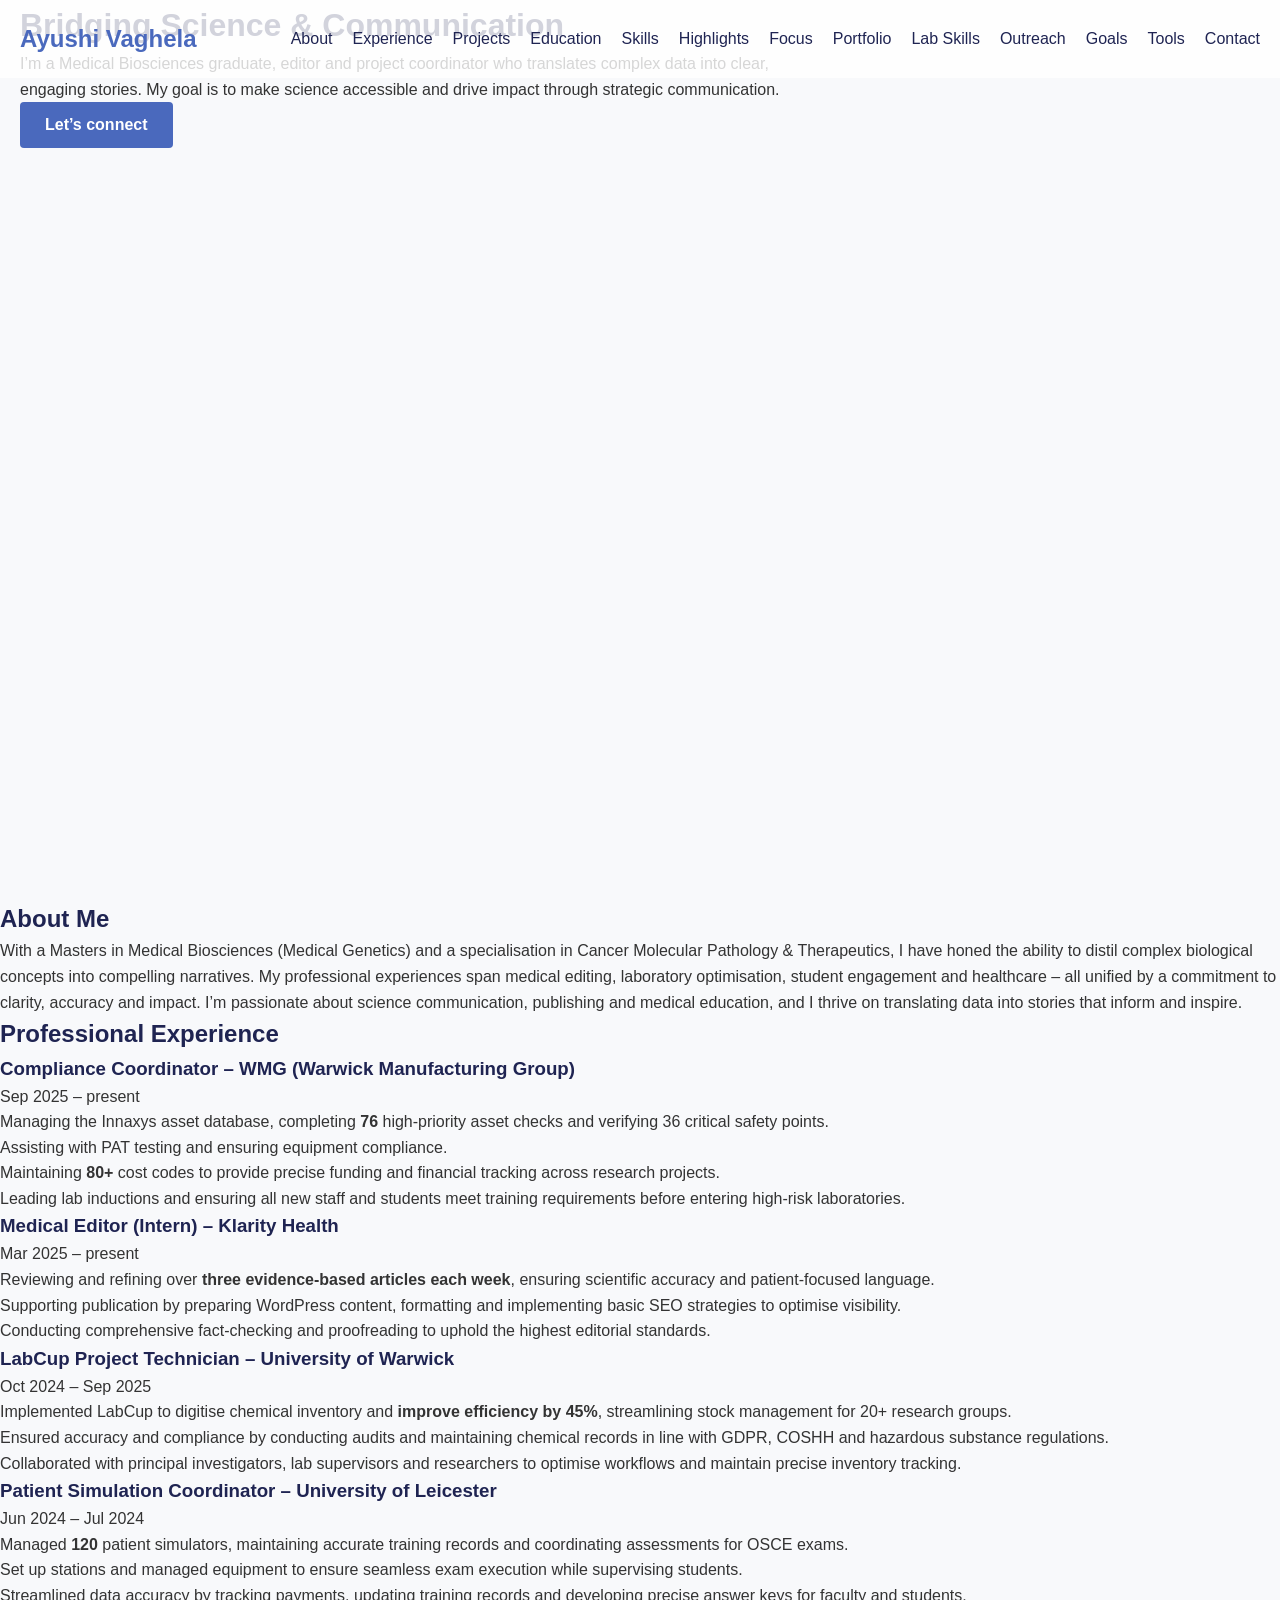
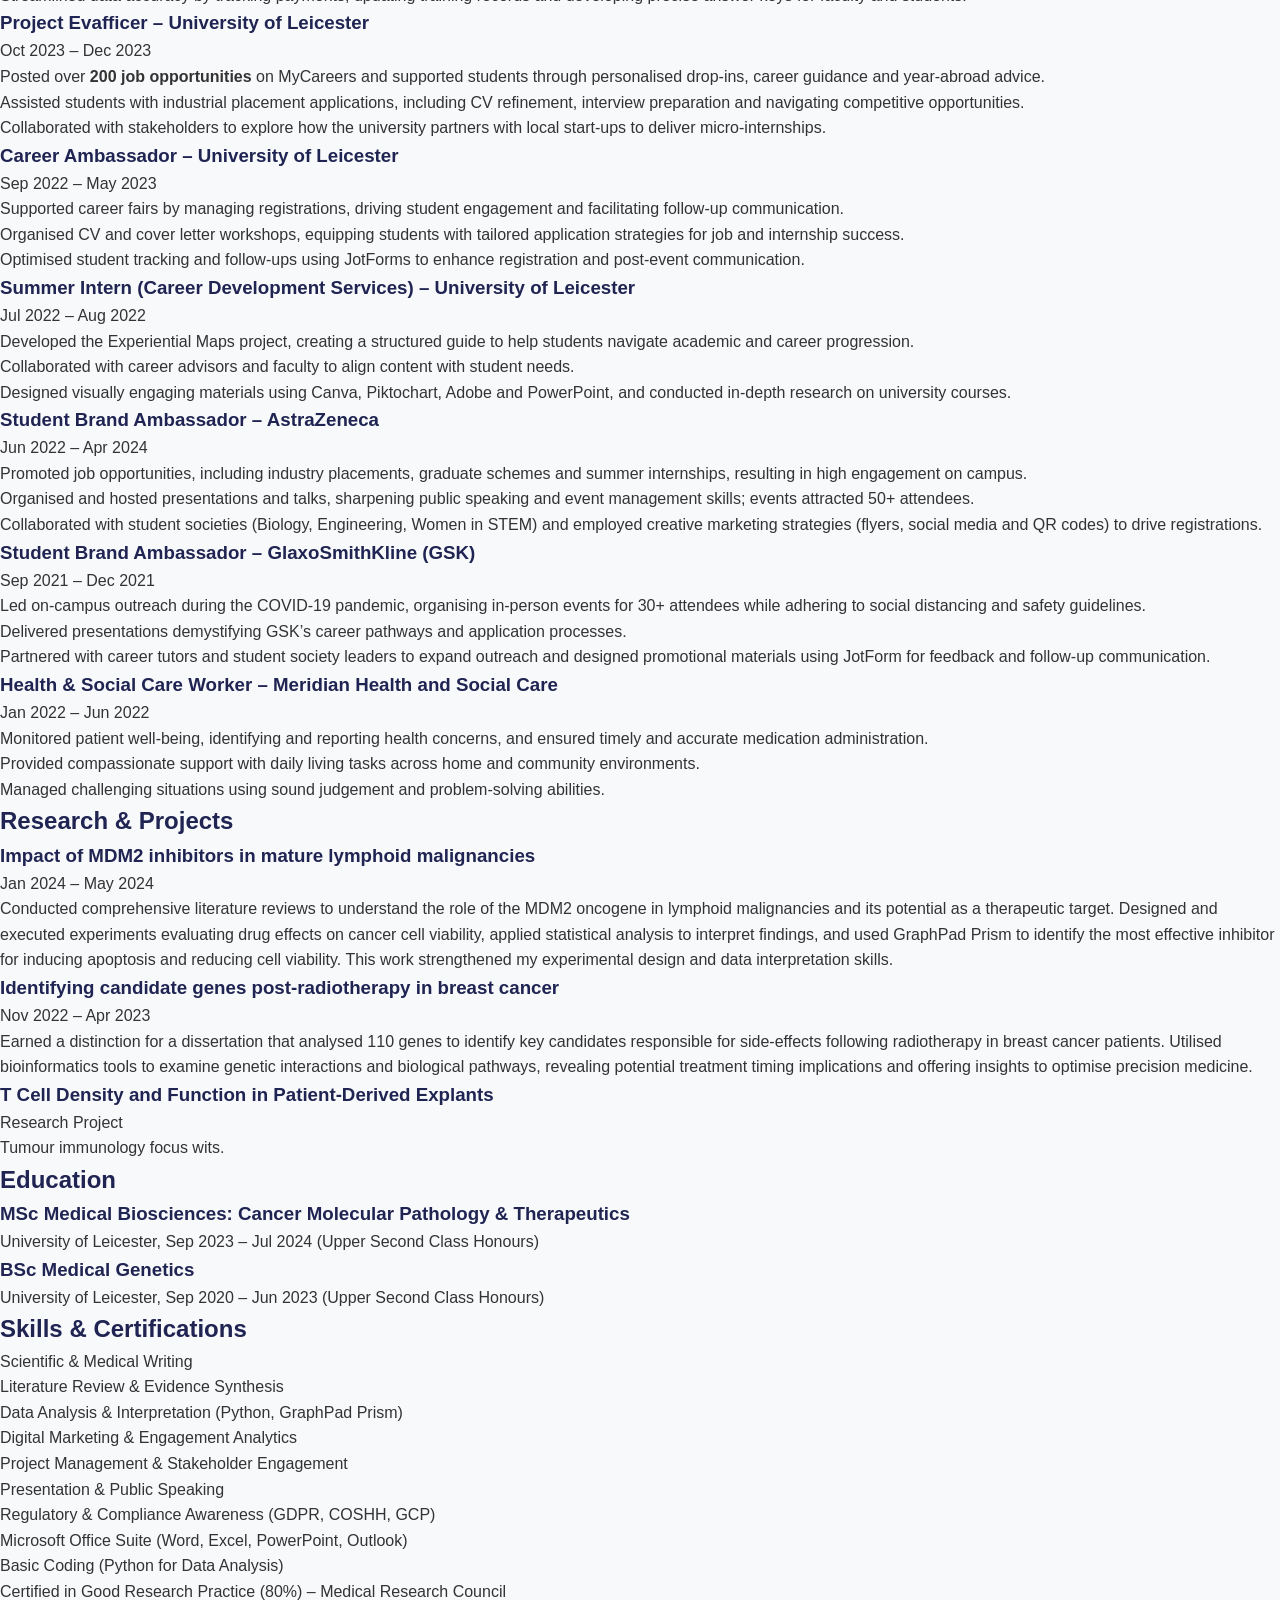
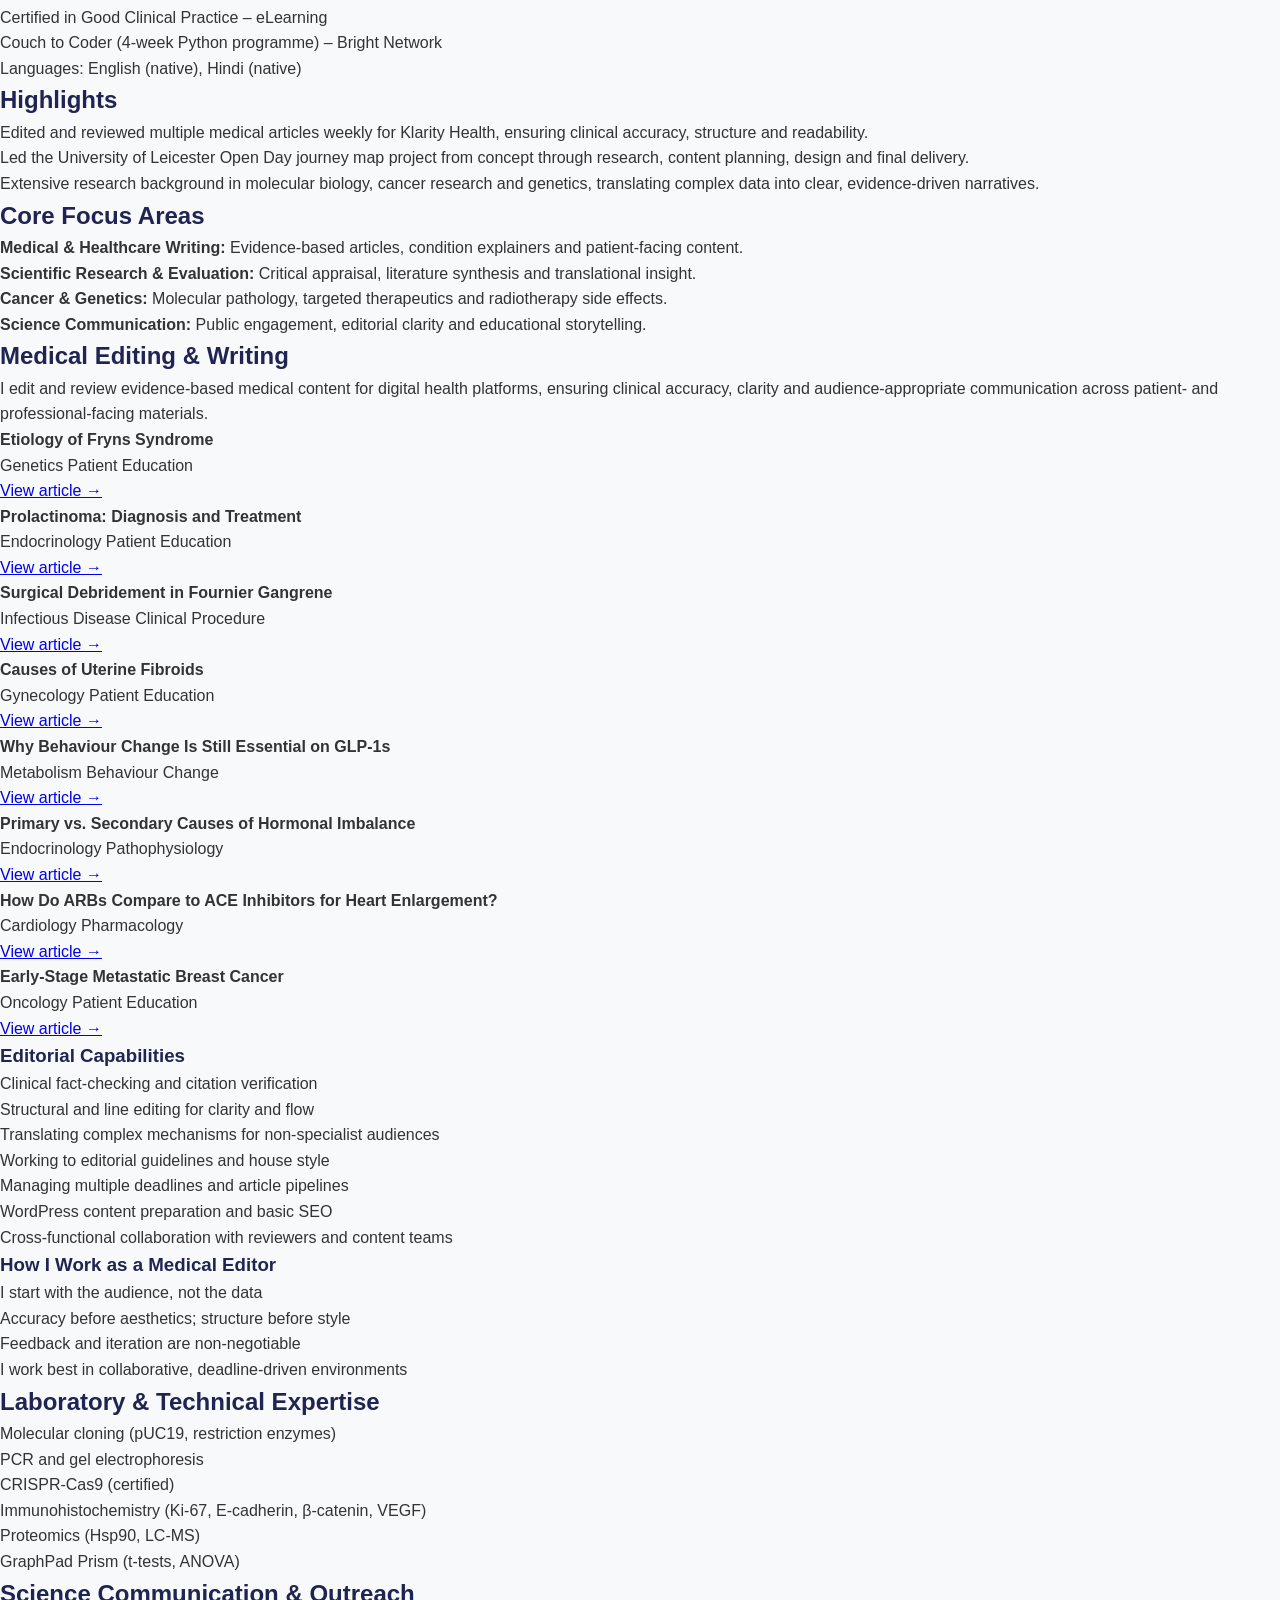
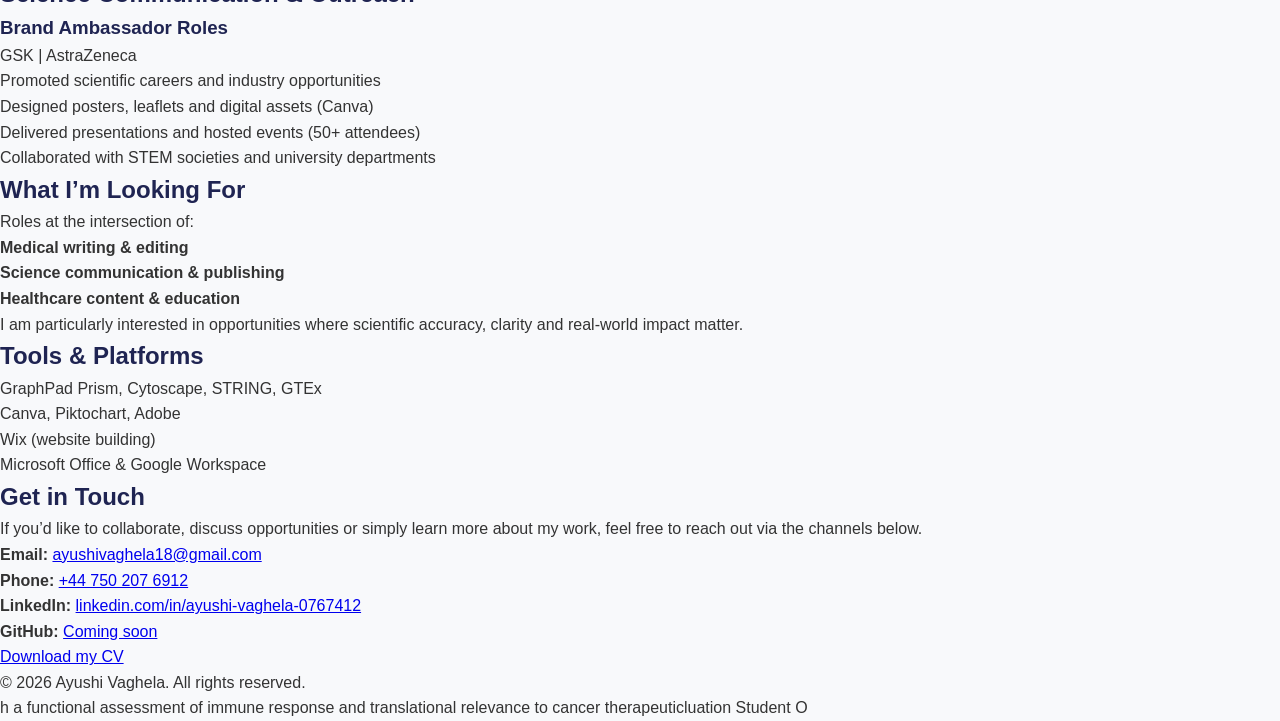
==== index.html @ c5e141aa "Integrate full content and navigation from previous portfolio into new website Added new sections fo" ====
<!DOCTYPE html>
<html lang="en">
<head>
  <meta charset="UTF-8" />
  <meta name="viewport" content="width=device-width, initial-scale=1.0" />
  <title>Ayushi Vaghela | Medical Biosciences Portfolio</title>
  <!--
    This simple single‑page site highlights the breadth of
    Ayushi Vaghela’s academic background, professional experience
    and research projects.  The site intentionally reads like
    a personal pitch – emphasising how Ayushi blends a solid
    foundation in medical genetics with hands‑on project management,
    scientific writing and stakeholder engagement skills.
  -->
  <link rel="stylesheet" href="assets/css/style.css" />
</head>
<body>
  <!-- Hero Section -->
  <header class="hero">
    <nav class="nav">
      <div class="logo">Ayushi Vaghela</div>
      <ul class="nav-links">
        <li><a href="#about">About</a></li>
        <li><a href="#experience">Experience</a></li>
        <li><a href="#projects">Projects</a></li>
        <li><a href="#education">Education</a></li>
        <li><a href="#skills">Skills</a></li>
        <li><a href="#highlights">Highlights</a></li>
        <li><a href="#focus">Focus</a></li>
        <li><a href="#portfolio">Portfolio</a></li>
        <li><a href="#lab-skills">Lab Skills</a></li>
        <li><a href="#communication">Outreach</a></li>
        <li><a href="#looking-for">Goals</a></li>
        <li><a href="#tools">Tools</a></li>
        <li><a href="#contact">Contact</a></li>
      </ul>
    </nav>
    <div class="hero-content">
      <h1>Bridging Science & Communication</h1>
      <p>
        I’m a Medical Biosciences graduate, editor and project
        coordinator who translates complex data into clear, engaging
        stories. My goal is to make science accessible and drive
        impact through strategic communication.
      </p>
      <a href="#contact" class="cta">Let’s connect</a>
    </div>
  </header>

  <!-- About Section -->
  <section id="about" class="section about">
    <h2>About Me</h2>
    <p>
      With a Masters in Medical Biosciences (Medical Genetics) and a
      specialisation in Cancer Molecular Pathology &amp; Therapeutics, I
      have honed the ability to distil complex biological concepts
      into compelling narratives. My professional experiences span
      medical editing, laboratory optimisation, student engagement and
      healthcare – all unified by a commitment to clarity, accuracy
      and impact. I’m passionate about science communication,
      publishing and medical education, and I thrive on translating
      data into stories that inform and inspire.
    </p>
  </section>

  <!-- Experience Section -->
  <section id="experience" class="section experience">
    <h2>Professional Experience</h2>
    <div class="experience-item">
      <h3>Compliance Coordinator – WMG (Warwick Manufacturing Group)</h3>
      <p class="date">Sep 2025 – present</p>
      <ul>
        <li>Managing the Innaxys asset database, completing <strong>76</strong> high‑priority asset checks and verifying 36 critical safety points.</li>
        <li>Assisting with PAT testing and ensuring equipment compliance.</li>
        <li>Maintaining <strong>80+</strong> cost codes to provide precise funding and financial tracking across research projects.</li>
        <li>Leading lab inductions and ensuring all new staff and students meet training requirements before entering high‑risk laboratories.</li>
      </ul>
    </div>

    <div class="experience-item">
      <h3>Medical Editor (Intern) – Klarity Health</h3>
      <p class="date">Mar 2025 – present</p>
      <ul>
        <li>Reviewing and refining over <strong>three evidence‑based articles each week</strong>, ensuring scientific accuracy and patient‑focused language.</li>
        <li>Supporting publication by preparing WordPress content, formatting and implementing basic SEO strategies to optimise visibility.</li>
        <li>Conducting comprehensive fact‑checking and proofreading to uphold the highest editorial standards.</li>
      </ul>
    </div>

    <div class="experience-item">
      <h3>LabCup Project Technician – University of Warwick</h3>
      <p class="date">Oct 2024 – Sep 2025</p>
      <ul>
        <li>Implemented LabCup to digitise chemical inventory and <strong>improve efficiency by 45%</strong>, streamlining stock management for 20+ research groups.</li>
        <li>Ensured accuracy and compliance by conducting audits and maintaining chemical records in line with GDPR, COSHH and hazardous substance regulations.</li>
        <li>Collaborated with principal investigators, lab supervisors and researchers to optimise workflows and maintain precise inventory tracking.</li>
      </ul>
    </div>

    <div class="experience-item">
      <h3>Patient Simulation Coordinator – University of Leicester</h3>
      <p class="date">Jun 2024 – Jul 2024</p>
      <ul>
        <li>Managed <strong>120</strong> patient simulators, maintaining accurate training records and coordinating assessments for OSCE exams.</li>
        <li>Set up stations and managed equipment to ensure seamless exam execution while supervising students.</li>
        <li>Streamlined data accuracy by tracking payments, updating training records and developing precise answer keys for faculty and students.</li>
      </ul>
    </div>

    <div class="experience-item">
      <h3>Project Evafficer – University of Leicester</h3>
      <p class="date">Oct 2023 – Dec 2023</p>
      <ul>
        <li>Posted over <strong>200 job opportunities</strong> on MyCareers and supported students through personalised drop‑ins, career guidance and year‑abroad advice.</li>
        <li>Assisted students with industrial placement applications, including CV refinement, interview preparation and navigating competitive opportunities.</li>
        <li>Collaborated with stakeholders to explore how the university partners with local start‑ups to deliver micro‑internships.</li>
      </ul>
    </div>

    <div class="experience-item">
      <h3>Career Ambassador – University of Leicester</h3>
      <p class="date">Sep 2022 – May 2023</p>
      <ul>
        <li>Supported career fairs by managing registrations, driving student engagement and facilitating follow‑up communication.</li>
        <li>Organised CV and cover letter workshops, equipping students with tailored application strategies for job and internship success.</li>
        <li>Optimised student tracking and follow‑ups using JotForms to enhance registration and post‑event communication.</li>
      </ul>
    </div>

    <div class="experience-item">
      <h3>Summer Intern (Career Development Services) – University of Leicester</h3>
      <p class="date">Jul 2022 – Aug 2022</p>
      <ul>
        <li>Developed the Experiential Maps project, creating a structured guide to help students navigate academic and career progression.</li>
        <li>Collaborated with career advisors and faculty to align content with student needs.</li>
        <li>Designed visually engaging materials using Canva, Piktochart, Adobe and PowerPoint, and conducted in‑depth research on university courses.</li>
      </ul>
    </div>

    <div class="experience-item">
      <h3>Student Brand Ambassador – AstraZeneca</h3>
      <p class="date">Jun 2022 – Apr 2024</p>
      <ul>
        <li>Promoted job opportunities, including industry placements, graduate schemes and summer internships, resulting in high engagement on campus.</li>
        <li>Organised and hosted presentations and talks, sharpening public speaking and event management skills; events attracted 50+ attendees.</li>
        <li>Collaborated with student societies (Biology, Engineering, Women in STEM) and employed creative marketing strategies (flyers, social media and QR codes) to drive registrations.</li>
      </ul>
    </div>

    <div class="experience-item">
      <h3>Student Brand Ambassador – GlaxoSmithKline (GSK)</h3>
      <p class="date">Sep 2021 – Dec 2021</p>
      <ul>
        <li>Led on‑campus outreach during the COVID‑19 pandemic, organising in‑person events for 30+ attendees while adhering to social distancing and safety guidelines.</li>
        <li>Delivered presentations demystifying GSK’s career pathways and application processes.</li>
        <li>Partnered with career tutors and student society leaders to expand outreach and designed promotional materials using JotForm for feedback and follow‑up communication.</li>
      </ul>
    </div>

    <div class="experience-item">
      <h3>Health &amp; Social Care Worker – Meridian Health and Social Care</h3>
      <p class="date">Jan 2022 – Jun 2022</p>
      <ul>
        <li>Monitored patient well‑being, identifying and reporting health concerns, and ensured timely and accurate medication administration.</li>
        <li>Provided compassionate support with daily living tasks across home and community environments.</li>
        <li>Managed challenging situations using sound judgement and problem‑solving abilities.</li>
      </ul>
    </div>
  </section>

  <!-- Projects Section -->
  <section id="projects" class="section projects">
    <h2>Research &amp; Projects</h2>
    <div class="project-item">
      <h3>Impact of MDM2 inhibitors in mature lymphoid malignancies</h3>
      <p class="date">Jan 2024 – May 2024</p>
      <p>
        Conducted comprehensive literature reviews to understand the role of the
        MDM2 oncogene in lymphoid malignancies and its potential as a
        therapeutic target. Designed and executed experiments evaluating
        drug effects on cancer cell viability, applied statistical analysis to
        interpret findings, and used GraphPad Prism to identify the most
        effective inhibitor for inducing apoptosis and reducing cell
        viability. This work strengthened my experimental design and data
        interpretation skills.
      </p>
    </div>
    <div class="project-item">
      <h3>Identifying candidate genes post‑radiotherapy in breast cancer</h3>
      <p class="date">Nov 2022 – Apr 2023</p>
      <p>
        Earned a distinction for a dissertation that analysed 110 genes to
        identify key candidates responsible for side‑effects following
        radiotherapy in breast cancer patients. Utilised bioinformatics
        tools to examine genetic interactions and biological pathways,
        revealing potential treatment timing implications and offering
        insights to optimise precision medicine.
      </p>
    </div>
    <div class="project-item">
      <h3>T Cell Density and Function in Patient‑Derived Explants</h3>
      <p class="date">Research Project</p>
      <p>
        Tumour immunology focus wits.
      </p>
    </div>
  </section>

  <!-- Education Section -->
  <section id="education" class="section education">
    <h2>Education</h2>
    <div class="education-item">
      <h3>MSc Medical Biosciences: Cancer Molecular Pathology &amp; Therapeutics</h3>
      <p class="date">University of Leicester, Sep 2023 – Jul 2024 (Upper Second Class Honours)</p>
    </div>
    <div class="education-item">
      <h3>BSc Medical Genetics</h3>
      <p class="date">University of Leicester, Sep 2020 – Jun 2023 (Upper Second Class Honours)</p>
    </div>
  </section>

  <!-- Skills Section -->
  <section id="skills" class="section skills">
    <h2>Skills &amp; Certifications</h2>
    <ul class="skills-list">
      <li>Scientific &amp; Medical Writing</li>
      <li>Literature Review &amp; Evidence Synthesis</li>
      <li>Data Analysis &amp; Interpretation (Python, GraphPad Prism)</li>
      <li>Digital Marketing &amp; Engagement Analytics</li>
      <li>Project Management &amp; Stakeholder Engagement</li>
      <li>Presentation &amp; Public Speaking</li>
      <li>Regulatory &amp; Compliance Awareness (GDPR, COSHH, GCP)</li>
      <li>Microsoft Office Suite (Word, Excel, PowerPoint, Outlook)</li>
      <li>Basic Coding (Python for Data Analysis)</li>
      <li>Certified in Good Research Practice (80%) – Medical Research Council</li>
      <li>Certified in Good Clinical Practice – eLearning</li>
      <li>Couch to Coder (4‑week Python programme) – Bright Network</li>
      <li>Languages: English (native), Hindi (native)</li>
    </ul>
  </section>

  <!-- Highlights Section -->
  <section id="highlights" class="section highlights">
    <h2>Highlights</h2>
    <ul>
      <li>Edited and reviewed multiple medical articles weekly for Klarity Health, ensuring clinical accuracy, structure and readability.</li>
      <li>Led the University of Leicester Open Day journey map project from concept through research, content planning, design and final delivery.</li>
      <li>Extensive research background in molecular biology, cancer research and genetics, translating complex data into clear, evidence‑driven narratives.</li>
    </ul>
  </section>

  <!-- Core Focus Areas Section -->
  <section id="focus" class="section focus">
    <h2>Core Focus Areas</h2>
    <ul>
      <li><strong>Medical & Healthcare Writing:</strong> Evidence‑based articles, condition explainers and patient‑facing content.</li>
      <li><strong>Scientific Research & Evaluation:</strong> Critical appraisal, literature synthesis and translational insight.</li>
      <li><strong>Cancer & Genetics:</strong> Molecular pathology, targeted therapeutics and radiotherapy side effects.</li>
      <li><strong>Science Communication:</strong> Public engagement, editorial clarity and educational storytelling.</li>
    </ul>
  </section>

  <!-- Medical Editing &amp; Writing (Portfolio) Section -->
  <section id="portfolio" class="section portfolio">
    <h2>Medical Editing & Writing</h2>
    <p>I edit and review evidence‑based medical content for digital health platforms, ensuring clinical accuracy, clarity and audience‑appropriate communication across patient‑ and professional‑facing materials.</p>
    <div class="card-grid">
      <div class="card">
        <h4>Etiology of Fryns Syndrome</h4>
        <p><span class="tag">Genetics</span> <span class="tag">Patient Education</span></p>
        <p><a href="https://my.klarity.health/etiology-of-fryns-syndrome-understanding-the-genetic-causes-and-risk-factors-associated-with-fryns-syndrome/" target="_blank">View article →</a></p>
      </div>
      <div class="card">
        <h4>Prolactinoma: Diagnosis and Treatment</h4>
        <p><span class="tag">Endocrinology</span> <span class="tag">Patient Education</span></p>
        <p><a href="https://my.klarity.health/prolactinoma-diagnosis-and-treatment/" target="_blank">View article →</a></p>
      </div>
      <div class="card">
        <h4>Surgical Debridement in Fournier Gangrene</h4>
        <p><span class="tag">Infectious Disease</span> <span class="tag">Clinical Procedure</span></p>
        <p><a href="https://my.klarity.health/surgical-debridement-in-fournier-gangrene/" target="_blank">View article →</a></p>
      </div>
      <div class="card">
        <h4>Causes of Uterine Fibroids</h4>
        <p><span class="tag">Gynecology</span> <span class="tag">Patient Education</span></p>
        <p><a href="https://my.klarity.health/causes-of-uterine-fibroids/" target="_blank">View article →</a></p>
      </div>
      <div class="card">
        <h4>Why Behaviour Change Is Still Essential on GLP‑1s</h4>
        <p><span class="tag">Metabolism</span> <span class="tag">Behaviour Change</span></p>
        <p><a href="https://my.klarity.health/why-behaviour-change-is-still-essential-on-glp-1s/" target="_blank">View article →</a></p>
      </div>
      <div class="card">
        <h4>Primary vs. Secondary Causes of Hormonal Imbalance</h4>
        <p><span class="tag">Endocrinology</span> <span class="tag">Pathophysiology</span></p>
        <p><a href="https://my.klarity.health/primary-vs-secondary-causes-of-hormonal-imbalance/" target="_blank">View article →</a></p>
      </div>
      <div class="card">
        <h4>How Do ARBs Compare to ACE Inhibitors for Heart Enlargement?</h4>
        <p><span class="tag">Cardiology</span> <span class="tag">Pharmacology</span></p>
        <p><a href="https://my.klarity.health/how-do-arbs-compare-to-ace-inhibitors-in-terms-of-effectiveness-for-heart-enlargement/" target="_blank">View article →</a></p>
      </div>
      <div class="card">
        <h4>Early‑Stage Metastatic Breast Cancer</h4>
        <p><span class="tag">Oncology</span> <span class="tag">Patient Education</span></p>
        <p><a href="https://my.klarity.health/early-stage-metastatic-breast-cancer/" target="_blank">View article →</a></p>
      </div>
    </div>
    <h3>Editorial Capabilities</h3>
    <ul>
      <li>Clinical fact‑checking and citation verification</li>
      <li>Structural and line editing for clarity and flow</li>
      <li>Translating complex mechanisms for non‑specialist audiences</li>
      <li>Working to editorial guidelines and house style</li>
      <li>Managing multiple deadlines and article pipelines</li>
      <li>WordPress content preparation and basic SEO</li>
      <li>Cross‑functional collaboration with reviewers and content teams</li>
    </ul>
    <h3>How I Work as a Medical Editor</h3>
    <ul>
      <li>I start with the audience, not the data</li>
      <li>Accuracy before aesthetics; structure before style</li>
      <li>Feedback and iteration are non‑negotiable</li>
      <li>I work best in collaborative, deadline‑driven environments</li>
    </ul>
  </section>

  <!-- Laboratory & Technical Expertise Section -->
  <section id="lab-skills" class="section lab-skills">
    <h2>Laboratory & Technical Expertise</h2>
    <ul>
      <li>Molecular cloning (pUC19, restriction enzymes)</li>
      <li>PCR and gel electrophoresis</li>
      <li>CRISPR‑Cas9 (certified)</li>
      <li>Immunohistochemistry (Ki‑67, E‑cadherin, β‑catenin, VEGF)</li>
      <li>Proteomics (Hsp90, LC‑MS)</li>
      <li>GraphPad Prism (t‑tests, ANOVA)</li>
    </ul>
  </section>

  <!-- Science Communication & Outreach Section -->
  <section id="communication" class="section communication">
    <h2>Science Communication & Outreach</h2>
    <h3>Brand Ambassador Roles</h3>
    <p>GSK | AstraZeneca</p>
    <ul>
      <li>Promoted scientific careers and industry opportunities</li>
      <li>Designed posters, leaflets and digital assets (Canva)</li>
      <li>Delivered presentations and hosted events (50+ attendees)</li>
      <li>Collaborated with STEM societies and university departments</li>
    </ul>
  </section>

  <!-- What I’m Looking For Section -->
  <section id="looking-for" class="section looking-for">
    <h2>What I’m Looking For</h2>
    <p>Roles at the intersection of:</p>
    <ul>
      <li><strong>Medical writing & editing</strong></li>
      <li><strong>Science communication & publishing</strong></li>
      <li><strong>Healthcare content & education</strong></li>
    </ul>
    <p>I am particularly interested in opportunities where scientific accuracy, clarity and real‑world impact matter.</p>
  </section>

  <!-- Tools & Platforms Section -->
  <section id="tools" class="section tools">
    <h2>Tools & Platforms</h2>
    <ul>
      <li>GraphPad Prism, Cytoscape, STRING, GTEx</li>
      <li>Canva, Piktochart, Adobe</li>
      <li>Wix (website building)</li>
      <li>Microsoft Office & Google Workspace</li>
    </ul>
  </section>

  <!-- Contact Section -->
  <section id="contact" class="section contact">
    <h2>Get in Touch</h2>
    <p>
      If you’d like to collaborate, discuss opportunities or simply learn
      more about my work, feel free to reach out via the channels below.
    </p>
    <ul class="contact-list">
      <li><strong>Email:</strong> <a href="mailto:ayushivaghela18@gmail.com">ayushivaghela18@gmail.com</a></li>
      <li><strong>Phone:</strong> <a href="tel:+447502076912">+44 750 207 6912</a></li>
      <li><strong>LinkedIn:</strong> <a href="https://www.linkedin.com/in/ayushi-vaghela-0767412" target="_blank">linkedin.com/in/ayushi‑vaghela‑0767412</a></li>
      <!-- Replace the href below with your actual GitHub profile when available -->
      <li><strong>GitHub:</strong> <a href="#">Coming soon</a></li>
    </ul>
    <p>
      <a class="download-cv" href="../Ayushi_Vaghela_CV_medw_g.pdf" target="_blank">Download my CV</a>
    </p>
  </section>

  <footer class="footer">
    <p>&copy; 2026 Ayushi Vaghela. All rights reserved.</p>
  </footer>
</body>
</html>h a functional assessment of immune response and
        translational relevance to cancer therapeuticluation Student O
---- assets/css/style.css ----
/*
  Custom stylesheet for Ayushi Vaghela’s portfolio website.
  The design uses a teal–purple colour palette inspired by
  scientific visuals. Sections are spaced to read like a
  narrative pitch, guiding visitors from introduction through
  experience, projects and education to clear contact details.
*/

/* Basic reset and typography */
* {
  margin: 0;
  padding: 0;
  box-sizing: border-box;
}

body {
  font-family: Arial, Helvetica, sans-serif;
  line-height: 1.6;
  color: #333;
  background-color: #f8f9fb;
}

h1, h2, h3 {
  font-weight: 600;
  color: #1f2452;
}

/* Navigation */
.nav {
  display: flex;
  justify-content: space-between;
  align-items: center;
  padding: 20px;
  background: rgba(255, 255, 255, 0.8);
  position: fixed;
  width: 100%;
  top: 0;
  z-index: 1000;
  box-ow: 0 2px 4px rgba(0,0,0,0.1);
}

.logo {
  font-size: 1.5rem;
  font-weight: bold;
  color: #4a69bd;
}

.nav-links {
  list-style: none;
  display: flex;
  gap: 20px;
}

.nav-links a {
  text-decoration: none;
  color: #1f2452;
  font-weight: 500;
  transition: color 0.3s ease;
}

.nav-links a:hover {
  color: #4a69bd;
}

/* Hero Section
   Replace the background image with a gradient so the site
   remains fully self contained (no external images). The gradient
   blends teal and purple hues to mirror the visual theme used
   throughout the site. Because we no longer have a background
   image overlay, the ::after pseudo‟element is removed. */
.hero {
  height: 100vh;
  /* Use a diagonal gradient for a modern, dynamic f);
  
  background: linear-gradient(135deg, #4a69bd 0%, #6c5ce7 100%);

  display: flex;
  flex-direction: column;
  justify-content: center;
  align-items: center;
  text-align: center;
  color: #fff;
  position: relative;
}

/* Remove overlay since gradient background provides sufficient contrast */
.hero::after {
  content: none;
}

.hero-content {
  position: relative;
  z-index: 1;
  max-width: 800px;
  padding: 0 20px;
}

.hero h1 {
  font-size: 2.5rem;
  margin-bottom: 20px;
  color: #fff;
}

.hero p {
  font-size: 1.2rem;
  margin-bottom: 30px;
  color: #e0e6ff;
}

.cta {
  display: inline-block;
  padding: 10px 25px;
  background-color: #4a69bd;
  color: #fff;
  text-decoration: none;
  border-radius: 4px;
  font-weight: bold;
  transition: background-color 0.3s ease;
}

.cta:hover {
  background-color: #3b4f9f;
}

/* Sections */
.section {
  padding: 80px 20px;
  max-width: 1000px;
  margin: 0 auto;
}

.section h2 {
  font-size: 2rem;
  margin-bottom: 20px;
  text-align: center;
}

.about p {
  font-size: 1.1rem;
  color: #444;
  text-align: center;
}

/* Experience */
.experience .experience-item {
  margin-bottom: 40px;
}

.experience .experience-item h3 {
  font-size: 1.4rem;
  margin-bottom: 5px;
  color: #4a69bd;
}

.date {
  font-size: 0.9rem;
  color: #777;
  margin-bottom: 10px;
}

.experience-item ul {
  list-style: disc inside;
  padding-left: 20px;
  color: #444;
}

/* Projects */
.projects .project-item {
  margin-bottom: 30px;
}

.projects .project-item h3 {
  font-size: 1.3rem;
  color: #4a69bd;
  margin-bottom: 5px;
}

.projects .project-item p {
  margin-bottom: 10px;
  color: #444;
}

/* Education */
.education .education-item {
  margin-bottom: 25px;
}

.education .education-item h3 {
  font-size: 1.3rem;
  color: #4a69bd;
  margin-bottom: 5px;
}

/* Skills */
.skills-list {
  list-style: none;
  display: flex;
  flex-wrap: wrap;
  gap: 10px;
  justify-content: center;
}

.skills-list li {
  background-color: #e9edfc;
  color: #1f2452;
  padding: 8px 12px;
  border-radius: 20px;
  font-size: 0.9rem;
}

/* Contact */
.contact p {
  text-align: center;
  margin-bottom: 15px;
  color: #444;
}

.contact-list {
  list-style: none;
  text-align: center;
  margin-bottom: 20px;
}

.contact-list li {
  margin-bottom: 8px;
  font-size: 1rem;
}

.contact a {
  color: #4a69bd;
  text-decoration: none;
}

.contact a:hover {
  text-decoration: underline;
}

.download-cv {
  display: inline-block;
  padding: 8px 20px;
  background-color: #4a69bd;
  color: #fff;
  border-radius: 4px;
  text-decoration: none;
  font-weight: 500;
  transition: background-color 0.3s ease;
}

.download-cv:hover {
  background-color: #3b4f9f;
}

/* Footer */
.footer {
  text-align: center;
  padding: 20px;
  background-color: #1f2452;
  color: #fff;
}

/* Responsive design */
@media (max-width: 768px) {
  .nav {
    flex-direction: column;
    align-items: flex-start;
  }
  .nav-links {
    flex-direction: column;
    width: 100%;
    gap: 10px;
  }
  .hero h1 {
    font-size: 2rem;
  }
  .hero p {
    font-size: 1rem;
  }
}
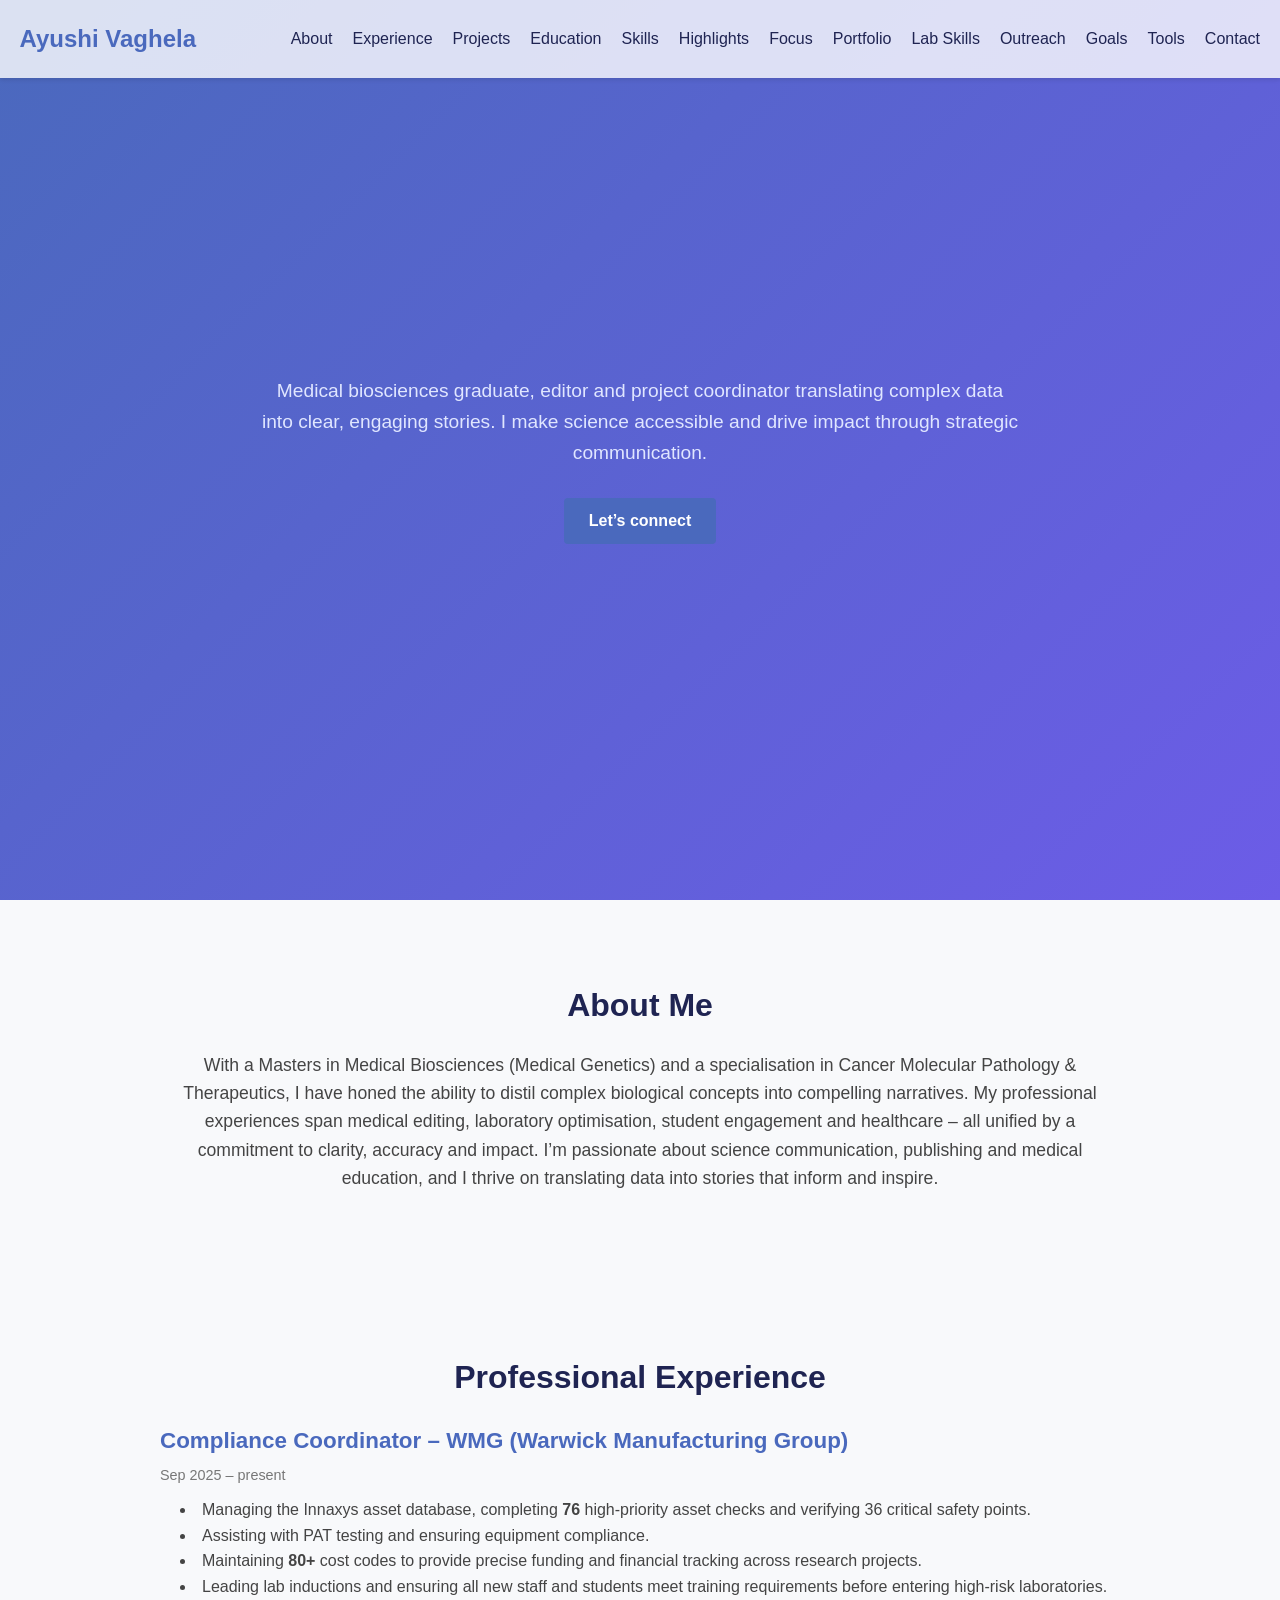
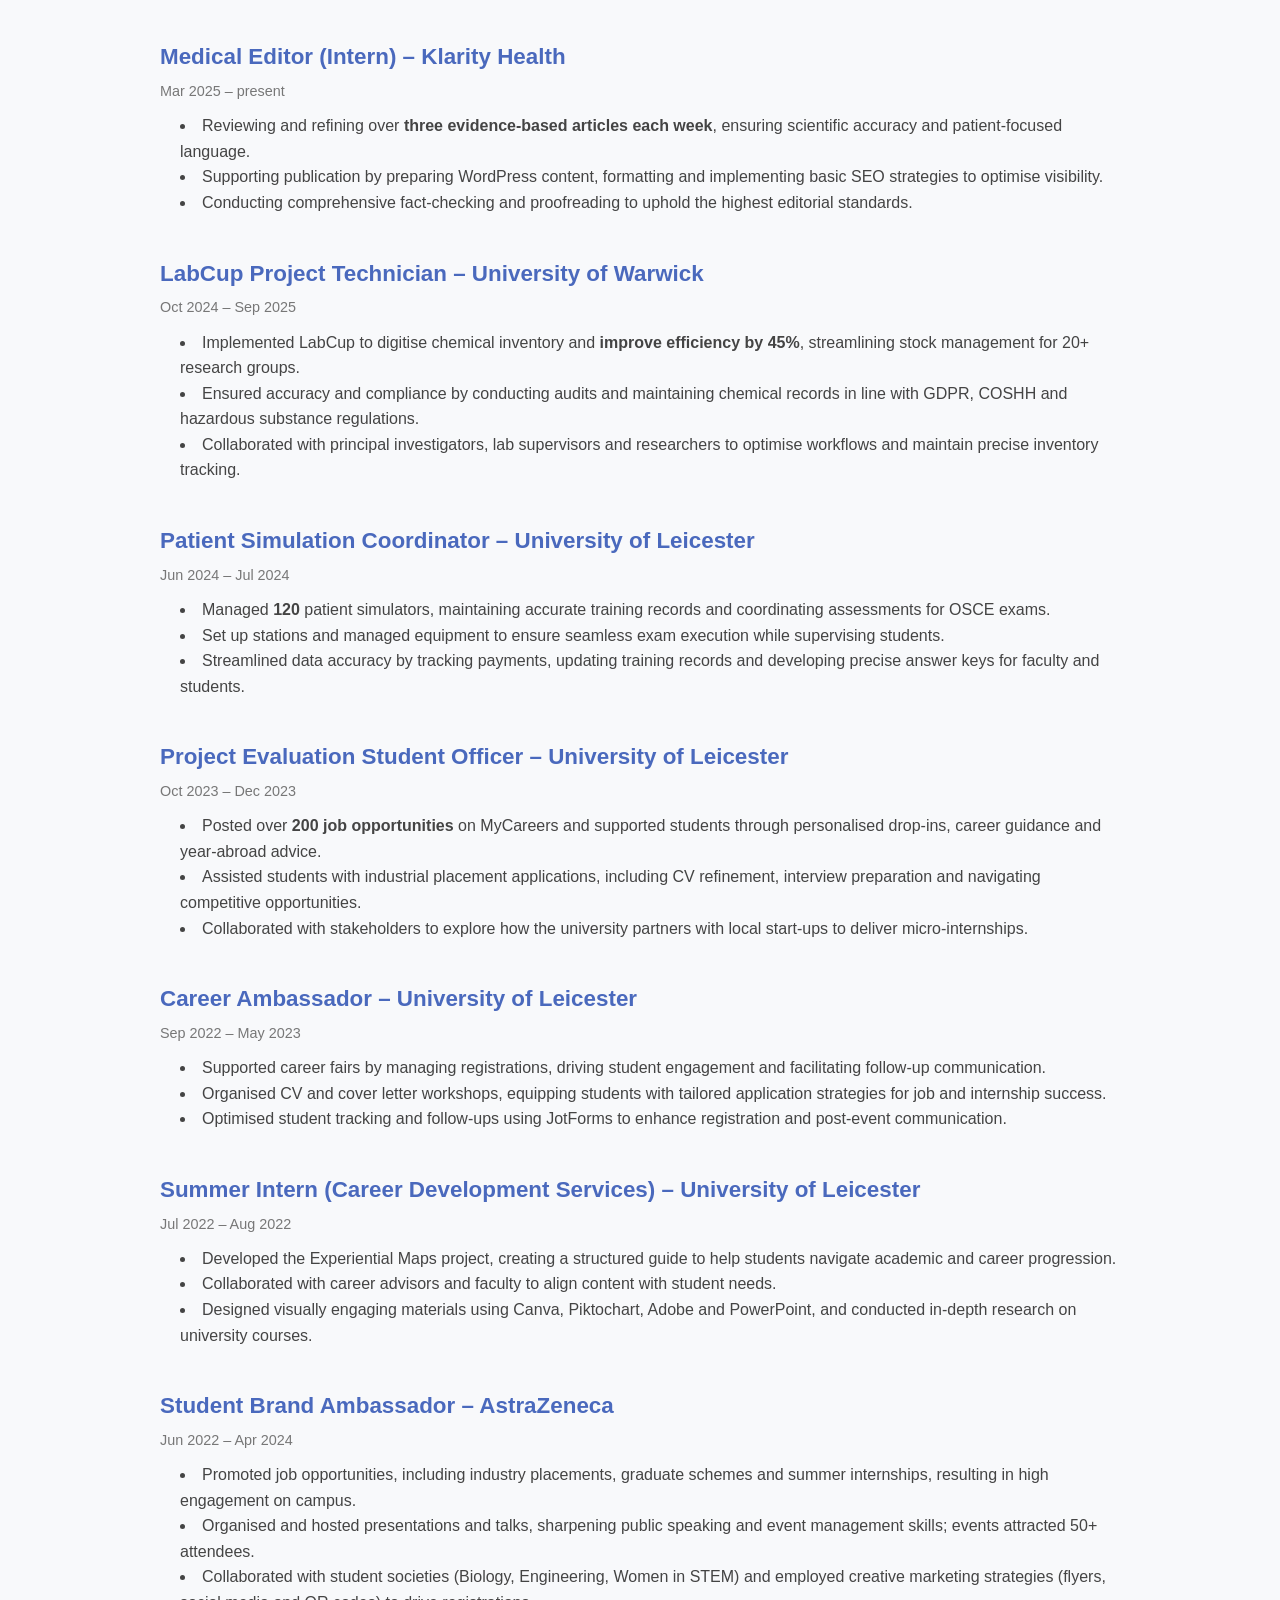
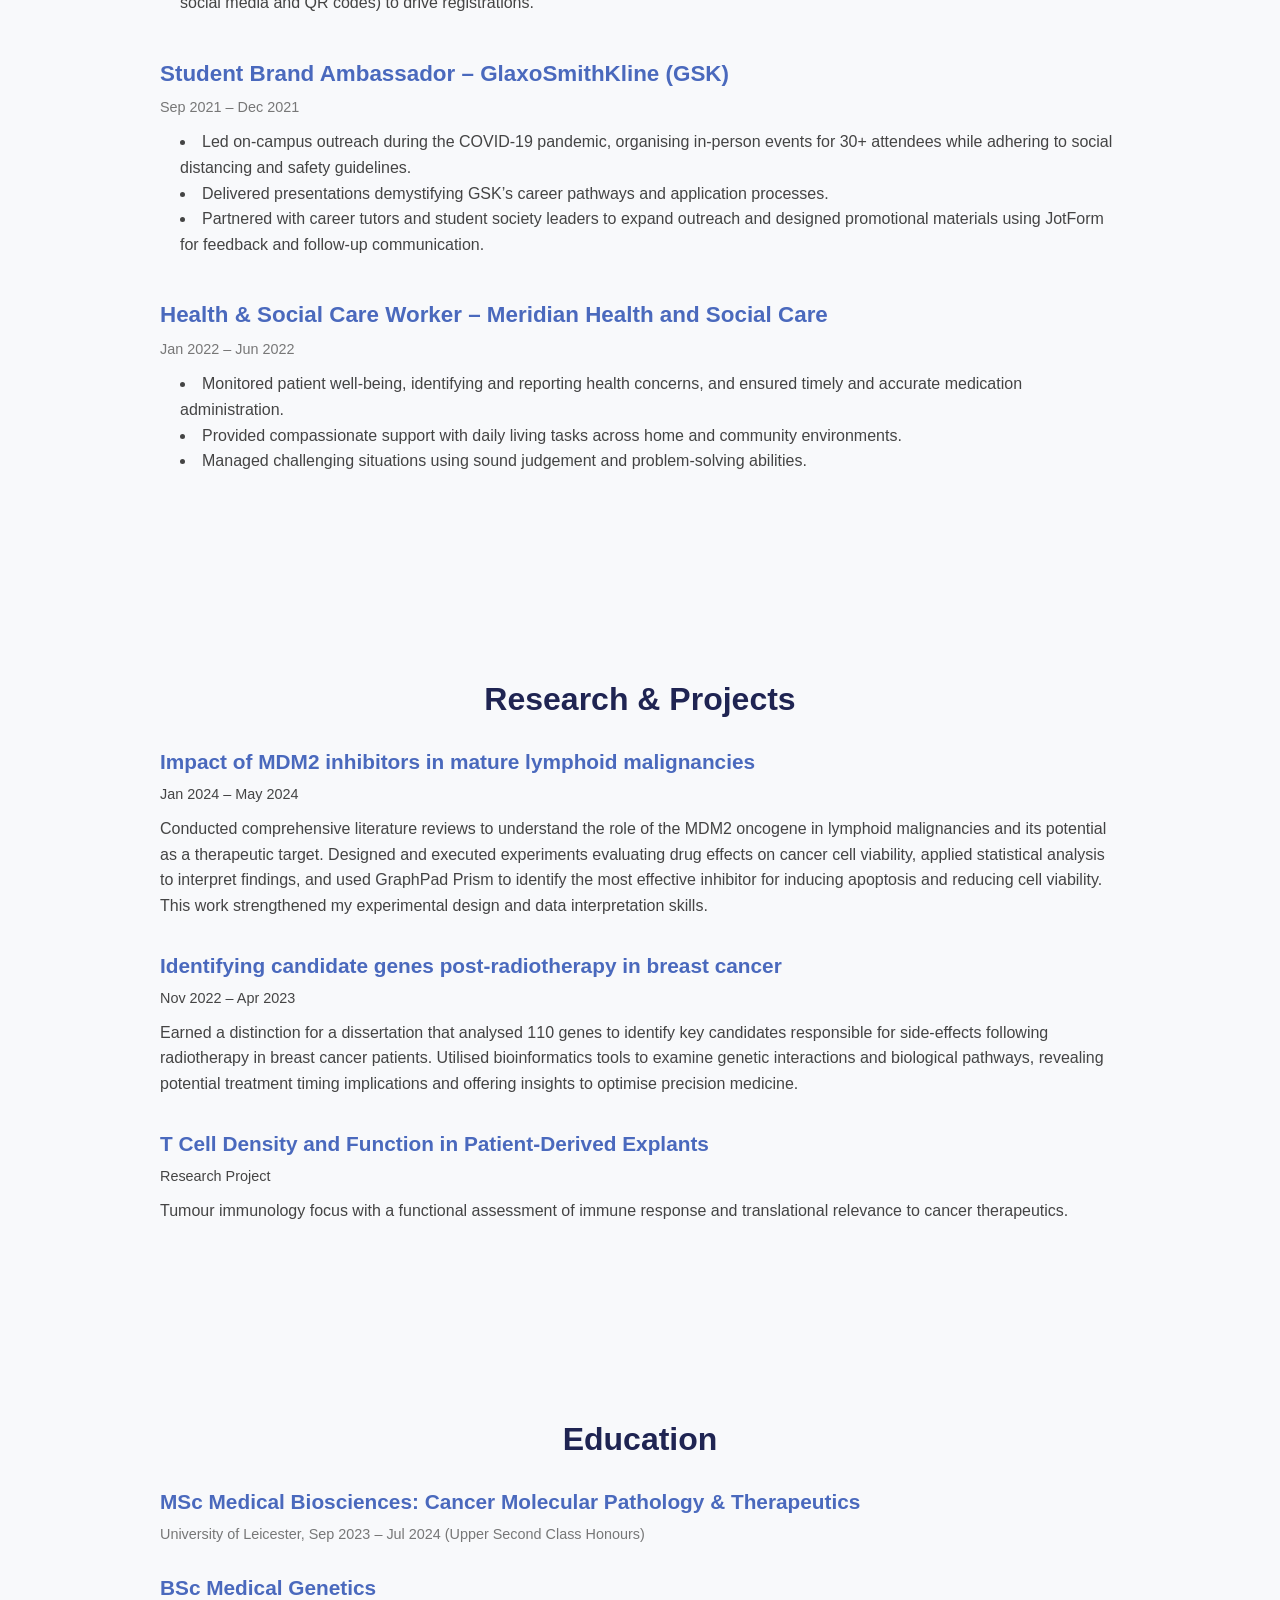
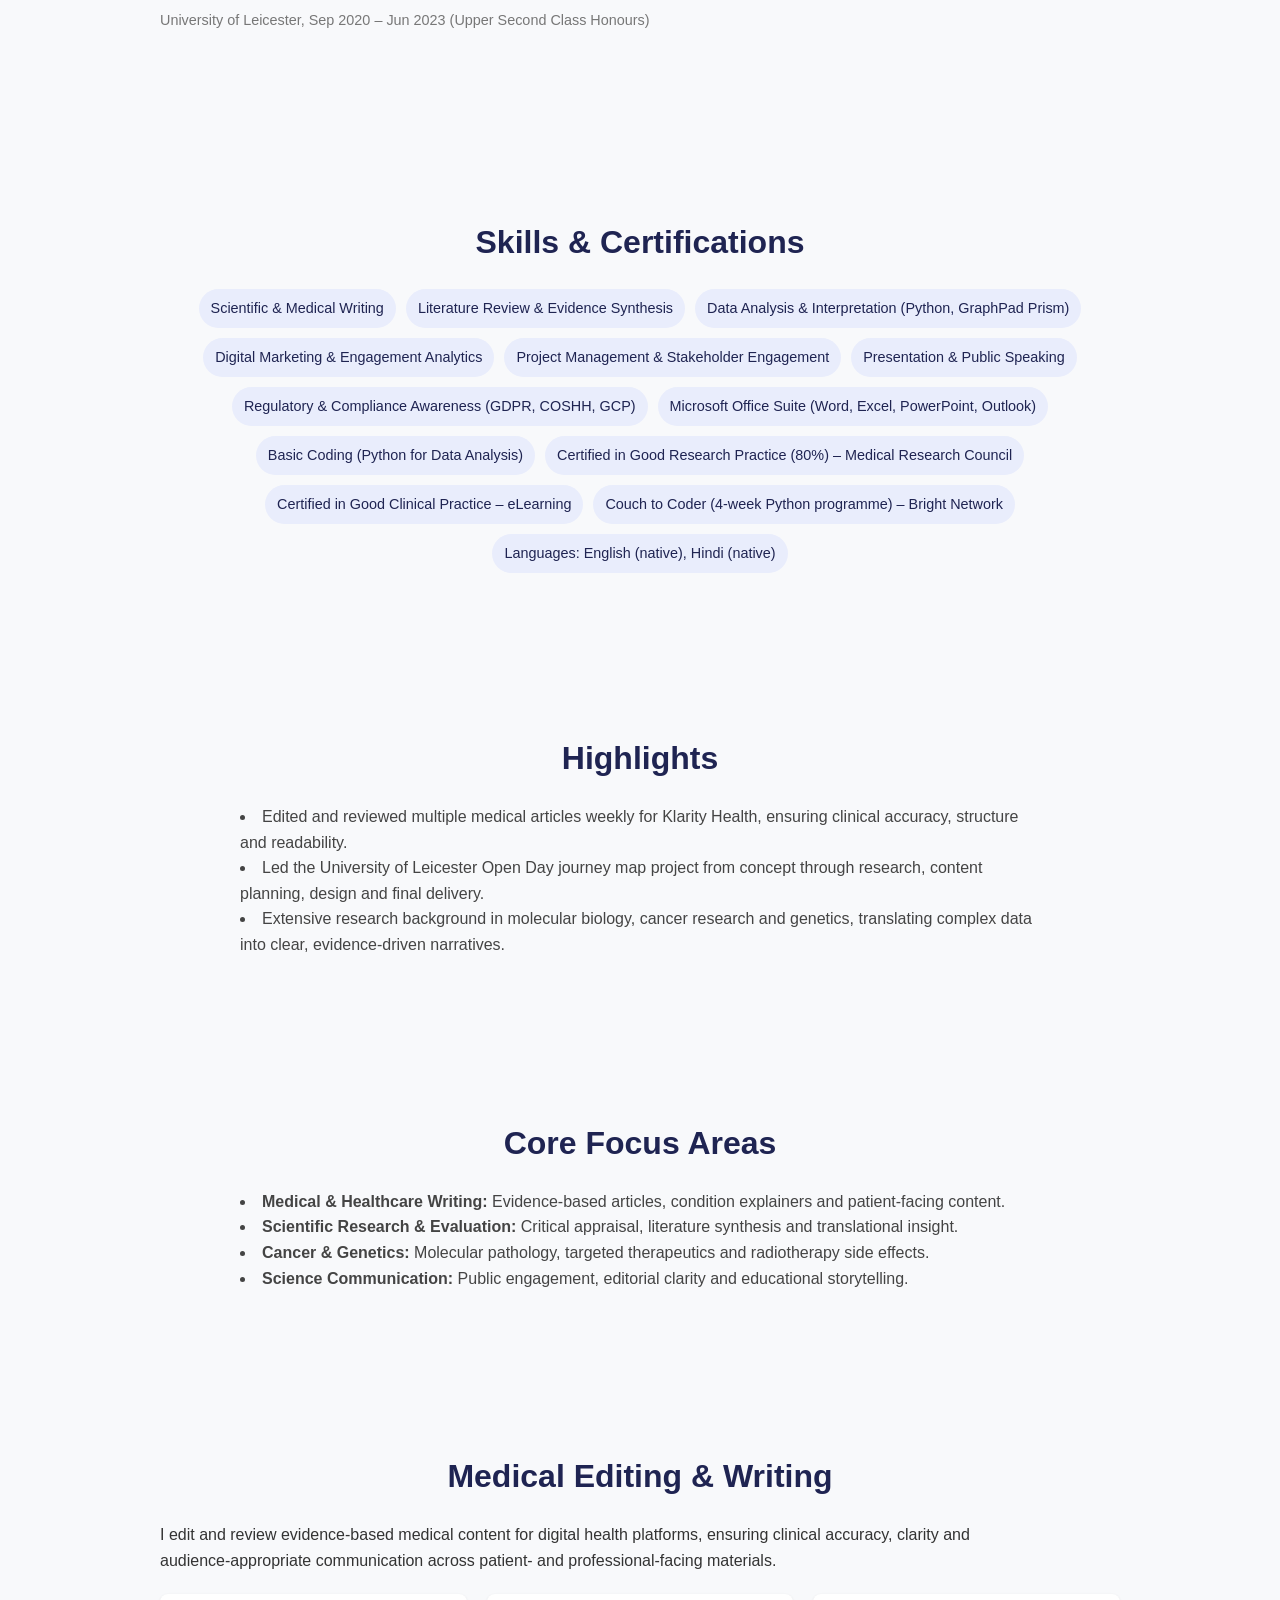
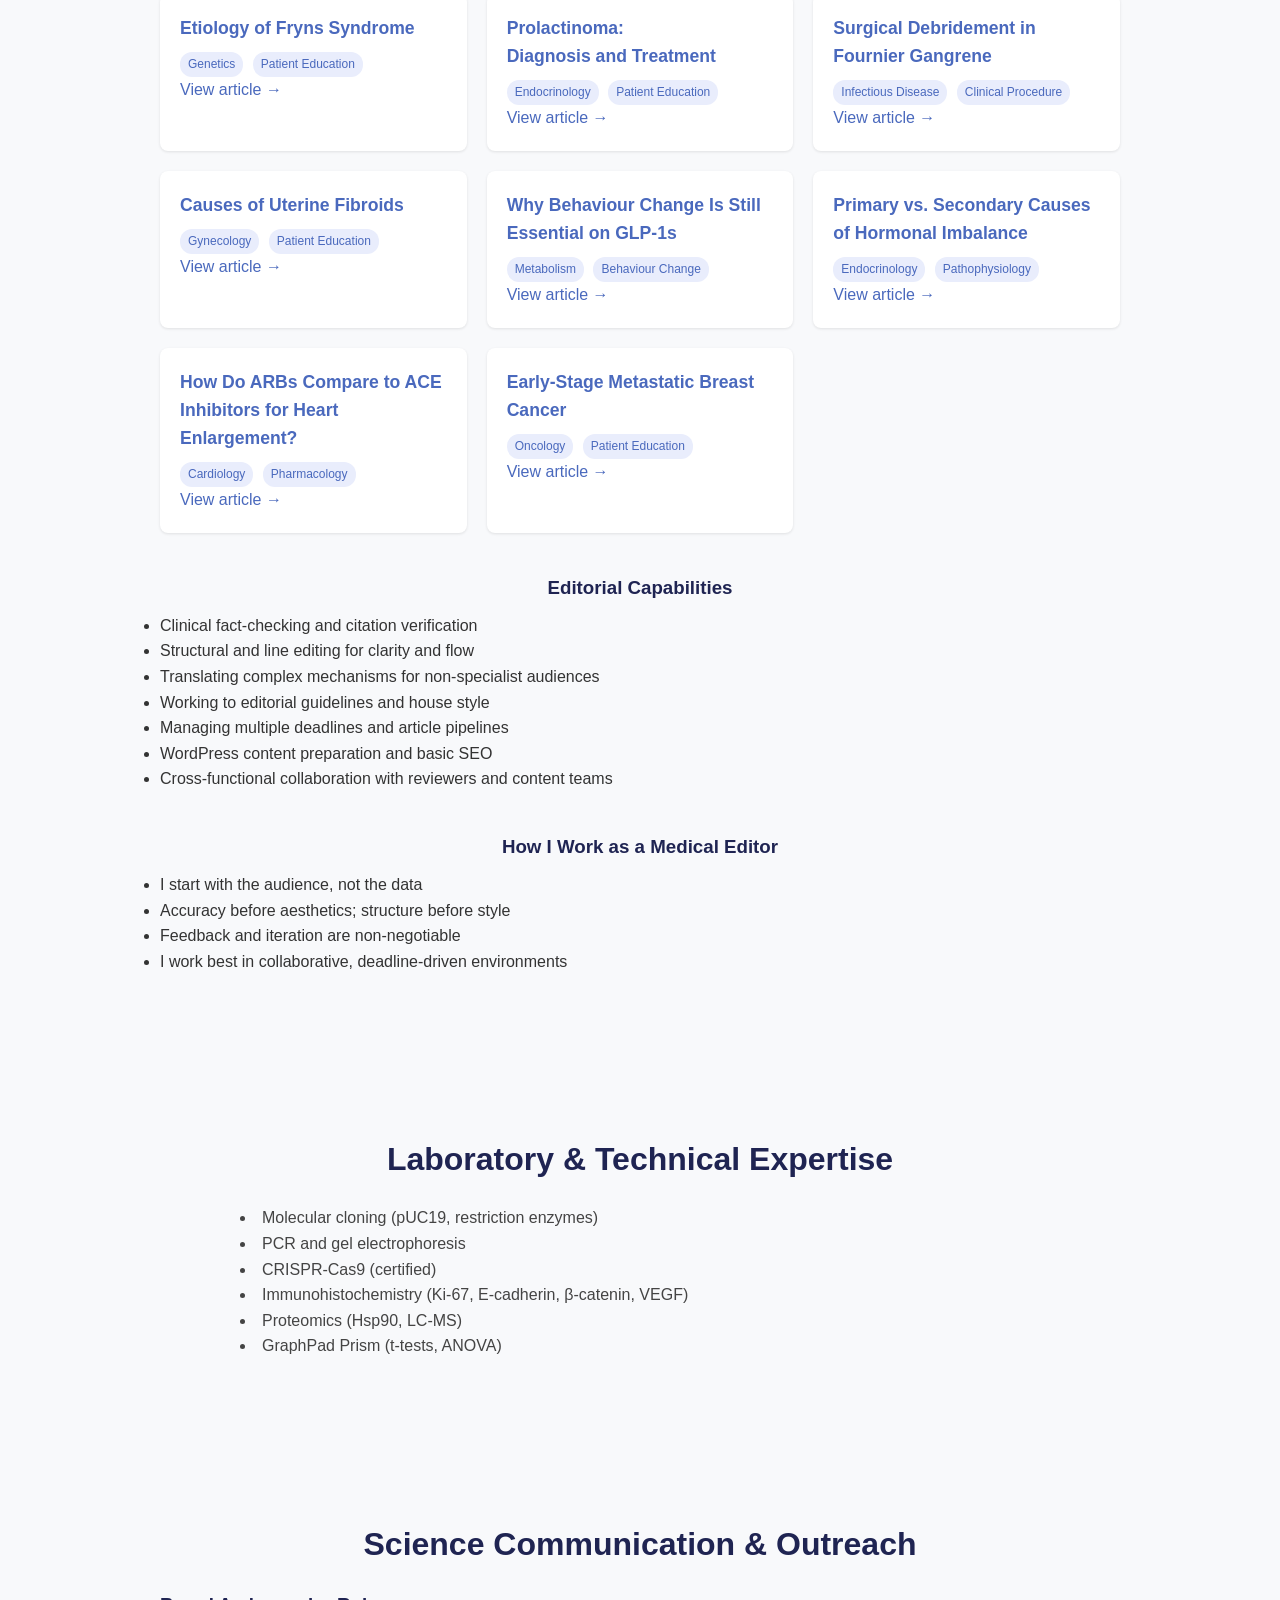
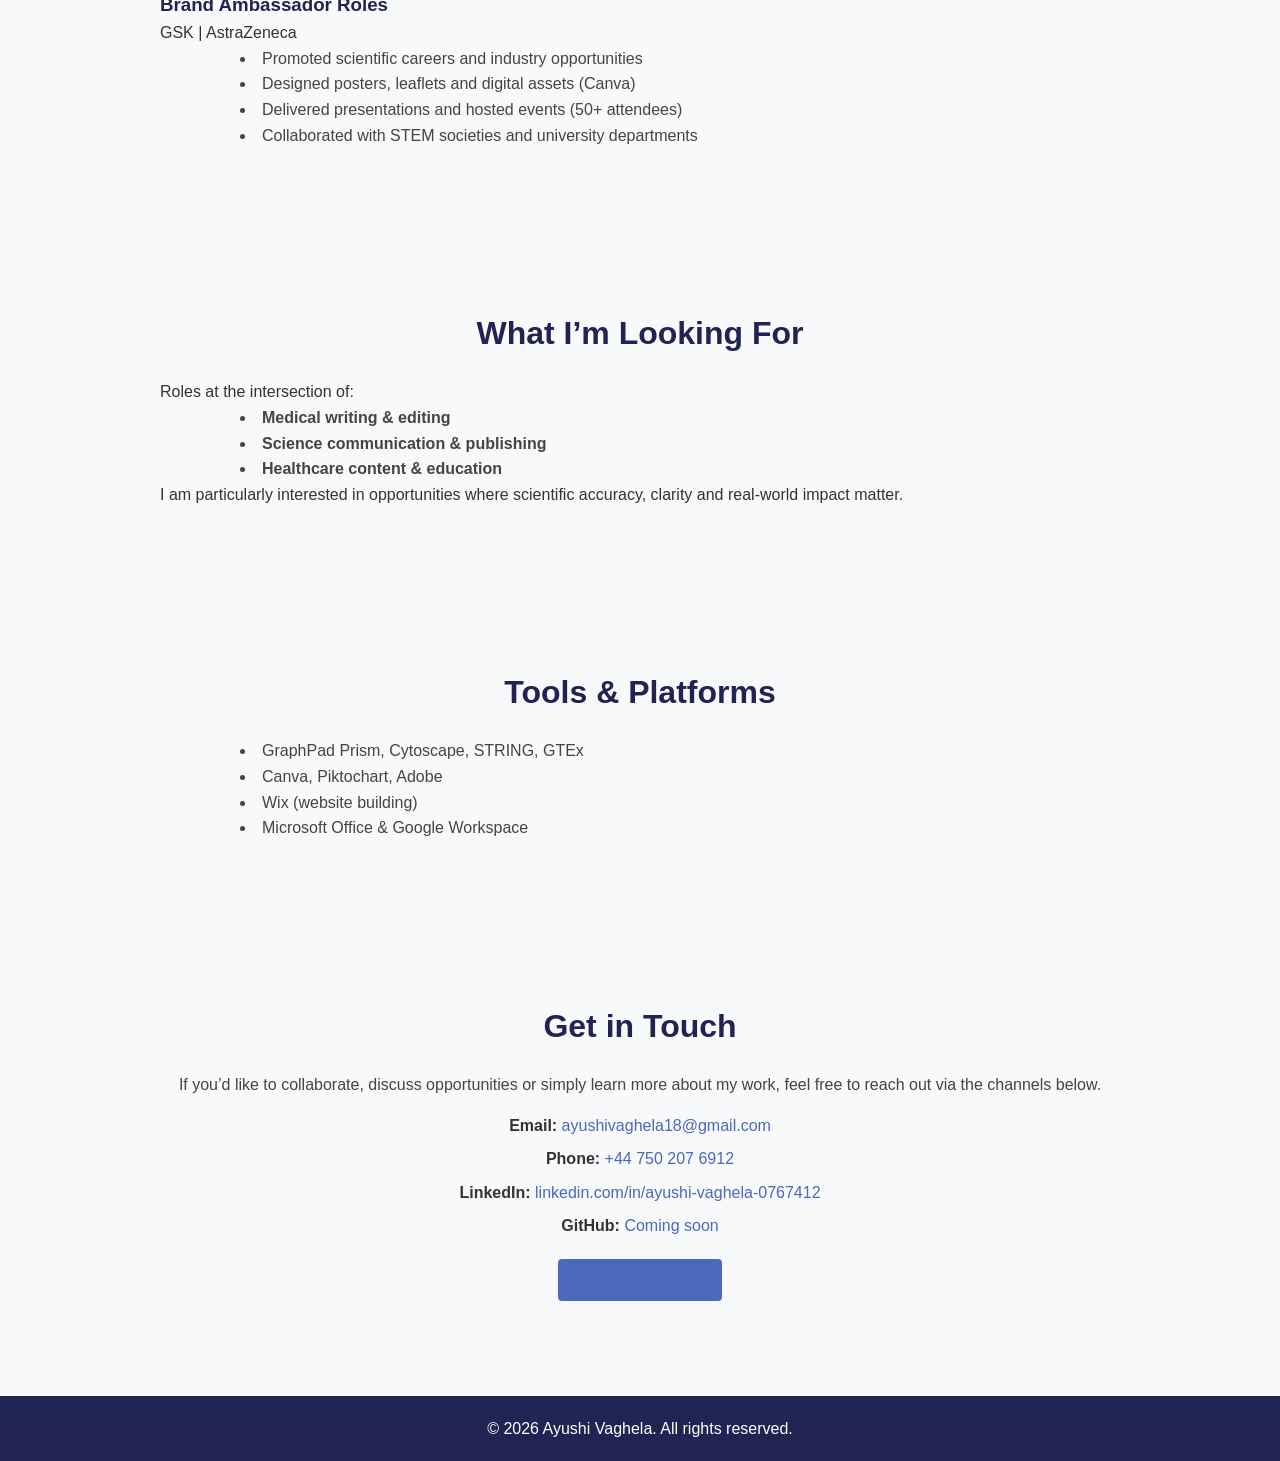
==== commit 57c01dcb: "Add files via upload" ====
--- a/index.html
+++ b/index.html
@@ -36,12 +36,12 @@
       </ul>
     </nav>
     <div class="hero-content">
-      <h1>Bridging Science & Communication</h1>
-      <p>
-        I’m a Medical Biosciences graduate, editor and project
-        coordinator who translates complex data into clear, engaging
-        stories. My goal is to make science accessible and drive
-        impact through strategic communication.
+      <!-- The headline will be typed character‑by‑character via JavaScript. -->
+      <h1><span id="typed-text"></span></h1>
+      <p class="hero-subtitle">
+        Medical biosciences graduate, editor and project coordinator translating
+        complex data into clear, engaging stories. I make science
+        accessible and drive impact through strategic communication.
       </p>
       <a href="#contact" class="cta">Let’s connect</a>
     </div>
@@ -108,7 +108,7 @@
     </div>
 
     <div class="experience-item">
-      <h3>Project Evafficer – University of Leicester</h3>
+      <h3>Project Evaluation Student Officer – University of Leicester</h3>
       <p class="date">Oct 2023 – Dec 2023</p>
       <ul>
         <li>Posted over <strong>200 job opportunities</strong> on MyCareers and supported students through personalised drop‑ins, career guidance and year‑abroad advice.</li>
@@ -201,7 +201,8 @@
       <h3>T Cell Density and Function in Patient‑Derived Explants</h3>
       <p class="date">Research Project</p>
       <p>
-        Tumour immunology focus wits.
+        Tumour immunology focus with a functional assessment of immune response and
+        translational relevance to cancer therapeutics.
       </p>
     </div>
   </section>
@@ -210,11 +211,11 @@
   <section id="education" class="section education">
     <h2>Education</h2>
     <div class="education-item">
-      <h3>MSc Medical Biosciences: Cancer Molecular Pathology &amp; Therapeutics</h3>
+      <h3>MSc&nbsp;Medical Biosciences: Cancer Molecular Pathology &amp; Therapeutics</h3>
       <p class="date">University of Leicester, Sep 2023 – Jul 2024 (Upper Second Class Honours)</p>
     </div>
     <div class="education-item">
-      <h3>BSc Medical Genetics</h3>
+      <h3>BSc&nbsp;Medical Genetics</h3>
       <p class="date">University of Leicester, Sep 2020 – Jun 2023 (Upper Second Class Honours)</p>
     </div>
   </section>
@@ -243,8 +244,8 @@
   <section id="highlights" class="section highlights">
     <h2>Highlights</h2>
     <ul>
-      <li>Edited and reviewed multiple medical articles weekly for Klarity Health, ensuring clinical accuracy, structure and readability.</li>
-      <li>Led the University of Leicester Open Day journey map project from concept through research, content planning, design and final delivery.</li>
+      <li>Edited and reviewed multiple medical articles weekly for Klarity&nbsp;Health, ensuring clinical accuracy, structure and readability.</li>
+      <li>Led the University&nbsp;of&nbsp;Leicester Open Day journey map project from concept through research, content planning, design and final delivery.</li>
       <li>Extensive research background in molecular biology, cancer research and genetics, translating complex data into clear, evidence‑driven narratives.</li>
     </ul>
   </section>
@@ -253,41 +254,41 @@
   <section id="focus" class="section focus">
     <h2>Core Focus Areas</h2>
     <ul>
-      <li><strong>Medical & Healthcare Writing:</strong> Evidence‑based articles, condition explainers and patient‑facing content.</li>
-      <li><strong>Scientific Research & Evaluation:</strong> Critical appraisal, literature synthesis and translational insight.</li>
-      <li><strong>Cancer & Genetics:</strong> Molecular pathology, targeted therapeutics and radiotherapy side effects.</li>
+      <li><strong>Medical&nbsp;&amp;&nbsp;Healthcare Writing:</strong> Evidence‑based articles, condition explainers and patient‑facing content.</li>
+      <li><strong>Scientific Research&nbsp;&amp;&nbsp;Evaluation:</strong> Critical appraisal, literature synthesis and translational insight.</li>
+      <li><strong>Cancer&nbsp;&amp;&nbsp;Genetics:</strong> Molecular pathology, targeted therapeutics and radiotherapy side effects.</li>
       <li><strong>Science Communication:</strong> Public engagement, editorial clarity and educational storytelling.</li>
     </ul>
   </section>
 
-  <!-- Medical Editing &amp; Writing (Portfolio) Section -->
+  <!-- Medical Editing & Writing (Portfolio) Section -->
   <section id="portfolio" class="section portfolio">
-    <h2>Medical Editing & Writing</h2>
+    <h2>Medical Editing&nbsp;&amp;&nbsp;Writing</h2>
     <p>I edit and review evidence‑based medical content for digital health platforms, ensuring clinical accuracy, clarity and audience‑appropriate communication across patient‑ and professional‑facing materials.</p>
     <div class="card-grid">
       <div class="card">
-        <h4>Etiology of Fryns Syndrome</h4>
-        <p><span class="tag">Genetics</span> <span class="tag">Patient Education</span></p>
+        <h4>Etiology of Fryns&nbsp;Syndrome</h4>
+        <p><span class="tag">Genetics</span> <span class="tag">Patient&nbsp;Education</span></p>
         <p><a href="https://my.klarity.health/etiology-of-fryns-syndrome-understanding-the-genetic-causes-and-risk-factors-associated-with-fryns-syndrome/" target="_blank">View article →</a></p>
       </div>
       <div class="card">
-        <h4>Prolactinoma: Diagnosis and Treatment</h4>
-        <p><span class="tag">Endocrinology</span> <span class="tag">Patient Education</span></p>
+        <h4>Prolactinoma: Diagnosis&nbsp;and&nbsp;Treatment</h4>
+        <p><span class="tag">Endocrinology</span> <span class="tag">Patient&nbsp;Education</span></p>
         <p><a href="https://my.klarity.health/prolactinoma-diagnosis-and-treatment/" target="_blank">View article →</a></p>
       </div>
       <div class="card">
-        <h4>Surgical Debridement in Fournier Gangrene</h4>
-        <p><span class="tag">Infectious Disease</span> <span class="tag">Clinical Procedure</span></p>
+        <h4>Surgical Debridement in Fournier&nbsp;Gangrene</h4>
+        <p><span class="tag">Infectious&nbsp;Disease</span> <span class="tag">Clinical&nbsp;Procedure</span></p>
         <p><a href="https://my.klarity.health/surgical-debridement-in-fournier-gangrene/" target="_blank">View article →</a></p>
       </div>
       <div class="card">
         <h4>Causes of Uterine Fibroids</h4>
-        <p><span class="tag">Gynecology</span> <span class="tag">Patient Education</span></p>
+        <p><span class="tag">Gynecology</span> <span class="tag">Patient&nbsp;Education</span></p>
         <p><a href="https://my.klarity.health/causes-of-uterine-fibroids/" target="_blank">View article →</a></p>
       </div>
       <div class="card">
         <h4>Why Behaviour Change Is Still Essential on GLP‑1s</h4>
-        <p><span class="tag">Metabolism</span> <span class="tag">Behaviour Change</span></p>
+        <p><span class="tag">Metabolism</span> <span class="tag">Behaviour&nbsp;Change</span></p>
         <p><a href="https://my.klarity.health/why-behaviour-change-is-still-essential-on-glp-1s/" target="_blank">View article →</a></p>
       </div>
       <div class="card">
@@ -296,13 +297,13 @@
         <p><a href="https://my.klarity.health/primary-vs-secondary-causes-of-hormonal-imbalance/" target="_blank">View article →</a></p>
       </div>
       <div class="card">
-        <h4>How Do ARBs Compare to ACE Inhibitors for Heart Enlargement?</h4>
+        <h4>How&nbsp;Do ARBs Compare to ACE Inhibitors for Heart Enlargement?</h4>
         <p><span class="tag">Cardiology</span> <span class="tag">Pharmacology</span></p>
         <p><a href="https://my.klarity.health/how-do-arbs-compare-to-ace-inhibitors-in-terms-of-effectiveness-for-heart-enlargement/" target="_blank">View article →</a></p>
       </div>
       <div class="card">
         <h4>Early‑Stage Metastatic Breast Cancer</h4>
-        <p><span class="tag">Oncology</span> <span class="tag">Patient Education</span></p>
+        <p><span class="tag">Oncology</span> <span class="tag">Patient&nbsp;Education</span></p>
         <p><a href="https://my.klarity.health/early-stage-metastatic-breast-cancer/" target="_blank">View article →</a></p>
       </div>
     </div>
@@ -327,7 +328,7 @@
 
   <!-- Laboratory & Technical Expertise Section -->
   <section id="lab-skills" class="section lab-skills">
-    <h2>Laboratory & Technical Expertise</h2>
+    <h2>Laboratory&nbsp;&amp;&nbsp;Technical Expertise</h2>
     <ul>
       <li>Molecular cloning (pUC19, restriction enzymes)</li>
       <li>PCR and gel electrophoresis</li>
@@ -340,7 +341,7 @@
 
   <!-- Science Communication & Outreach Section -->
   <section id="communication" class="section communication">
-    <h2>Science Communication & Outreach</h2>
+    <h2>Science Communication&nbsp;&amp;&nbsp;Outreach</h2>
     <h3>Brand Ambassador Roles</h3>
     <p>GSK | AstraZeneca</p>
     <ul>
@@ -356,21 +357,21 @@
     <h2>What I’m Looking For</h2>
     <p>Roles at the intersection of:</p>
     <ul>
-      <li><strong>Medical writing & editing</strong></li>
-      <li><strong>Science communication & publishing</strong></li>
-      <li><strong>Healthcare content & education</strong></li>
+      <li><strong>Medical writing&nbsp;&amp;&nbsp;editing</strong></li>
+      <li><strong>Science communication&nbsp;&amp;&nbsp;publishing</strong></li>
+      <li><strong>Healthcare content&nbsp;&amp;&nbsp;education</strong></li>
     </ul>
     <p>I am particularly interested in opportunities where scientific accuracy, clarity and real‑world impact matter.</p>
   </section>
 
   <!-- Tools & Platforms Section -->
   <section id="tools" class="section tools">
-    <h2>Tools & Platforms</h2>
+    <h2>Tools&nbsp;&amp;&nbsp;Platforms</h2>
     <ul>
       <li>GraphPad Prism, Cytoscape, STRING, GTEx</li>
       <li>Canva, Piktochart, Adobe</li>
       <li>Wix (website building)</li>
-      <li>Microsoft Office & Google Workspace</li>
+      <li>Microsoft Office&nbsp;&amp;&nbsp;Google Workspace</li>
     </ul>
   </section>
 
@@ -396,6 +397,8 @@
   <footer class="footer">
     <p>&copy; 2026 Ayushi Vaghela. All rights reserved.</p>
   </footer>
+
+  <!-- Load interactive behaviours -->
+  <script src="assets/js/script.js"></script>
 </body>
-</html>h a functional assessment of immune response and
-        translational relevance to cancer therapeuticluation Student O
+</html>
--- a/assets/css/style.css
+++ b/assets/css/style.css
@@ -36,7 +36,7 @@
   width: 100%;
   top: 0;
   z-index: 1000;
-  box-ow: 0 2px 4px rgba(0,0,0,0.1);
+  box-shadow: 0 2px 4px rgba(0,0,0,0.1);
 }
 
 .logo {
@@ -64,16 +64,14 @@
 
 /* Hero Section
    Replace the background image with a gradient so the site
-   remains fully self contained (no external images). The gradient
+   remains fully self‑contained (no external images). The gradient
    blends teal and purple hues to mirror the visual theme used
    throughout the site. Because we no longer have a background
-   image overlay, the ::after pseudo‟element is removed. */
+   image overlay, the ::after pseudo‑element is removed. */
 .hero {
   height: 100vh;
-  /* Use a diagonal gradient for a modern, dynamic f);
-  
+  /* Use a diagonal gradient for a modern, dynamic feel */
   background: linear-gradient(135deg, #4a69bd 0%, #6c5ce7 100%);
-
   display: flex;
   flex-direction: column;
   justify-content: center;
@@ -256,6 +254,67 @@
   padding: 20px;
   background-color: #1f2452;
   color: #fff;
+}
+
+/* Highlights & Focus and other simple list sections */
+.highlights ul,
+.focus ul,
+.lab-skills ul,
+.communication ul,
+.looking-for ul,
+.tools ul {
+  list-style: disc inside;
+  margin: 0 auto;
+  max-width: 800px;
+  color: #444;
+}
+
+/* Portfolio (Medical Editing & Writing) */
+.portfolio .card-grid {
+  display: grid;
+  grid-template-columns: repeat(auto-fit, minmax(280px, 1fr));
+  gap: 20px;
+  margin-top: 20px;
+}
+
+.portfolio .card {
+  background-color: #fff;
+  padding: 20px;
+  border-radius: 8px;
+  box-shadow: 0 1px 3px rgba(0, 0, 0, 0.1);
+}
+
+.portfolio .card h4 {
+  font-size: 1.1rem;
+  color: #4a69bd;
+  margin-bottom: 8px;
+}
+
+.portfolio .card .tag {
+  display: inline-block;
+  background-color: #e9edfc;
+  color: #4a69bd;
+  padding: 3px 8px;
+  border-radius: 12px;
+  font-size: 0.75rem;
+  margin-right: 5px;
+}
+
+.portfolio .card a {
+  color: #4a69bd;
+  text-decoration: none;
+  font-weight: 500;
+}
+
+.portfolio .card a:hover {
+  text-decoration: underline;
+}
+
+.portfolio h3 {
+  margin-top: 40px;
+  margin-bottom: 10px;
+  text-align: center;
+  color: #1f2452;
 }
 
 /* Responsive design */
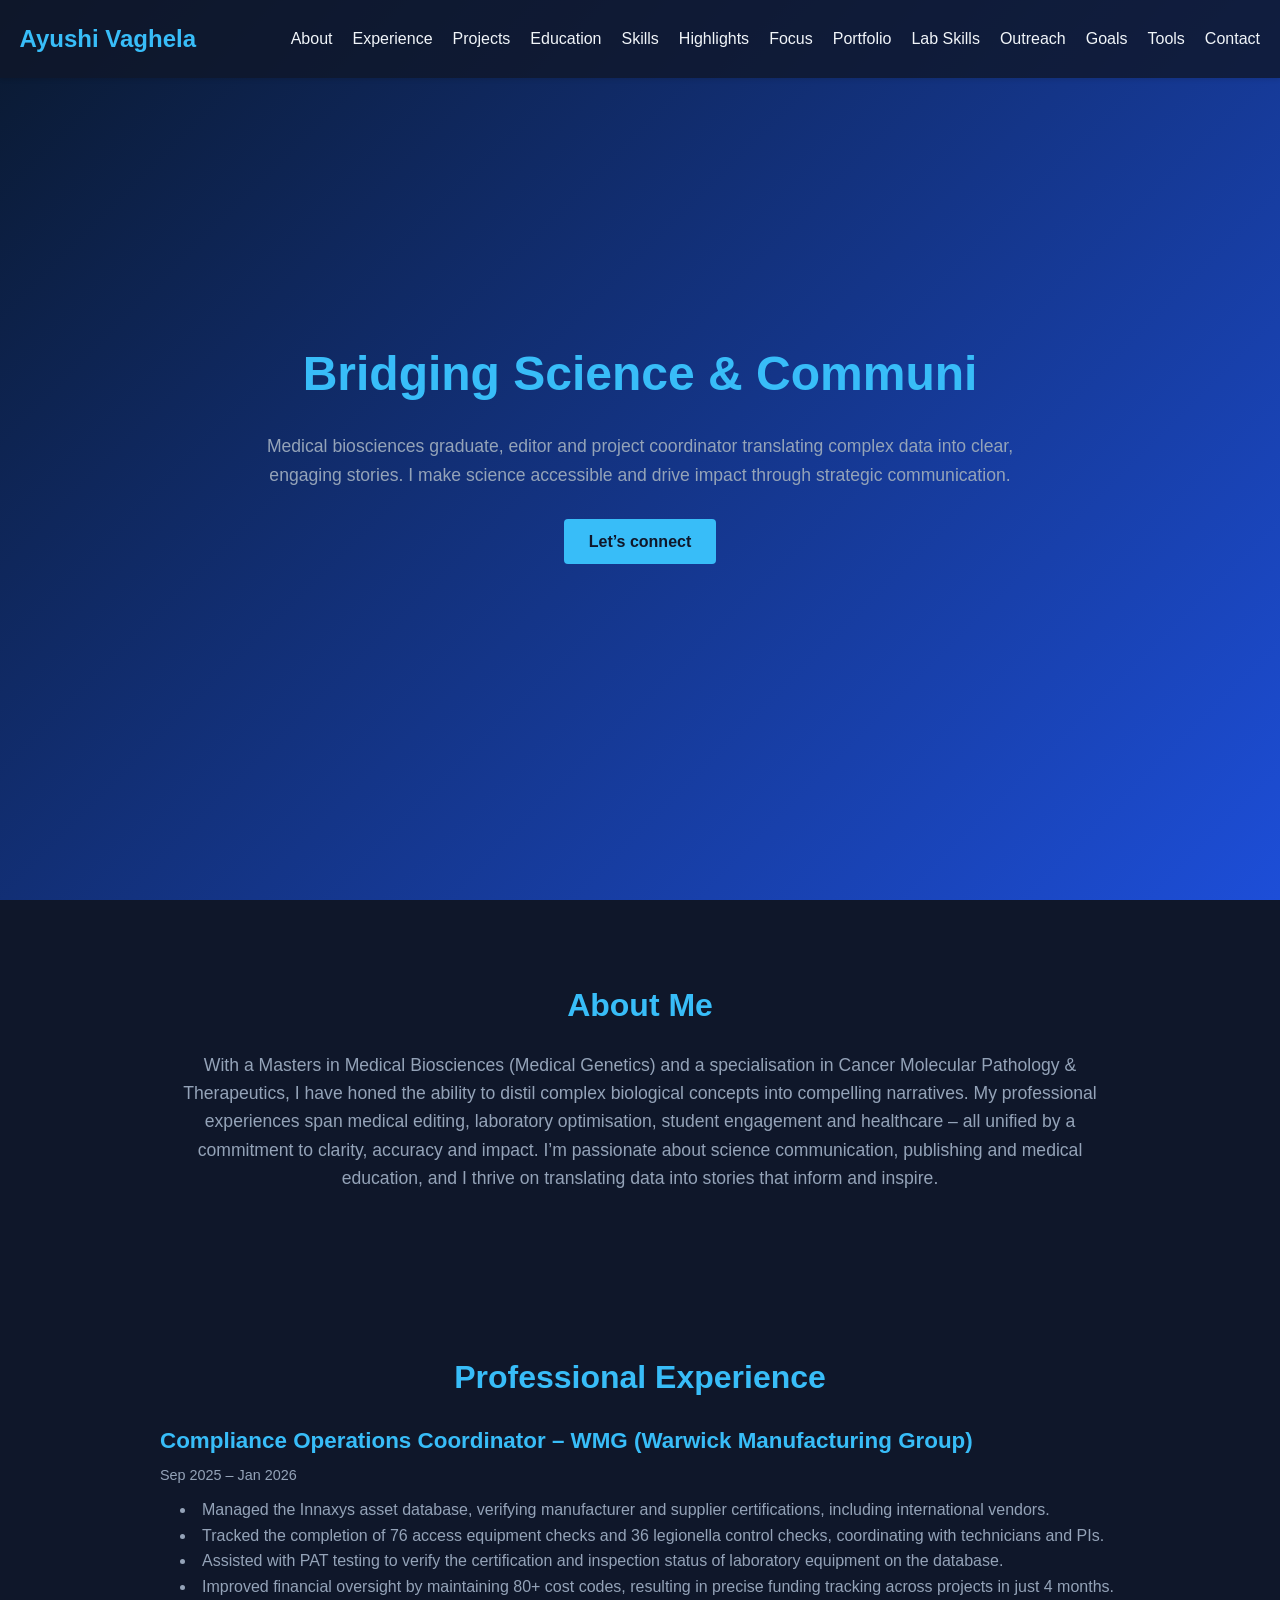
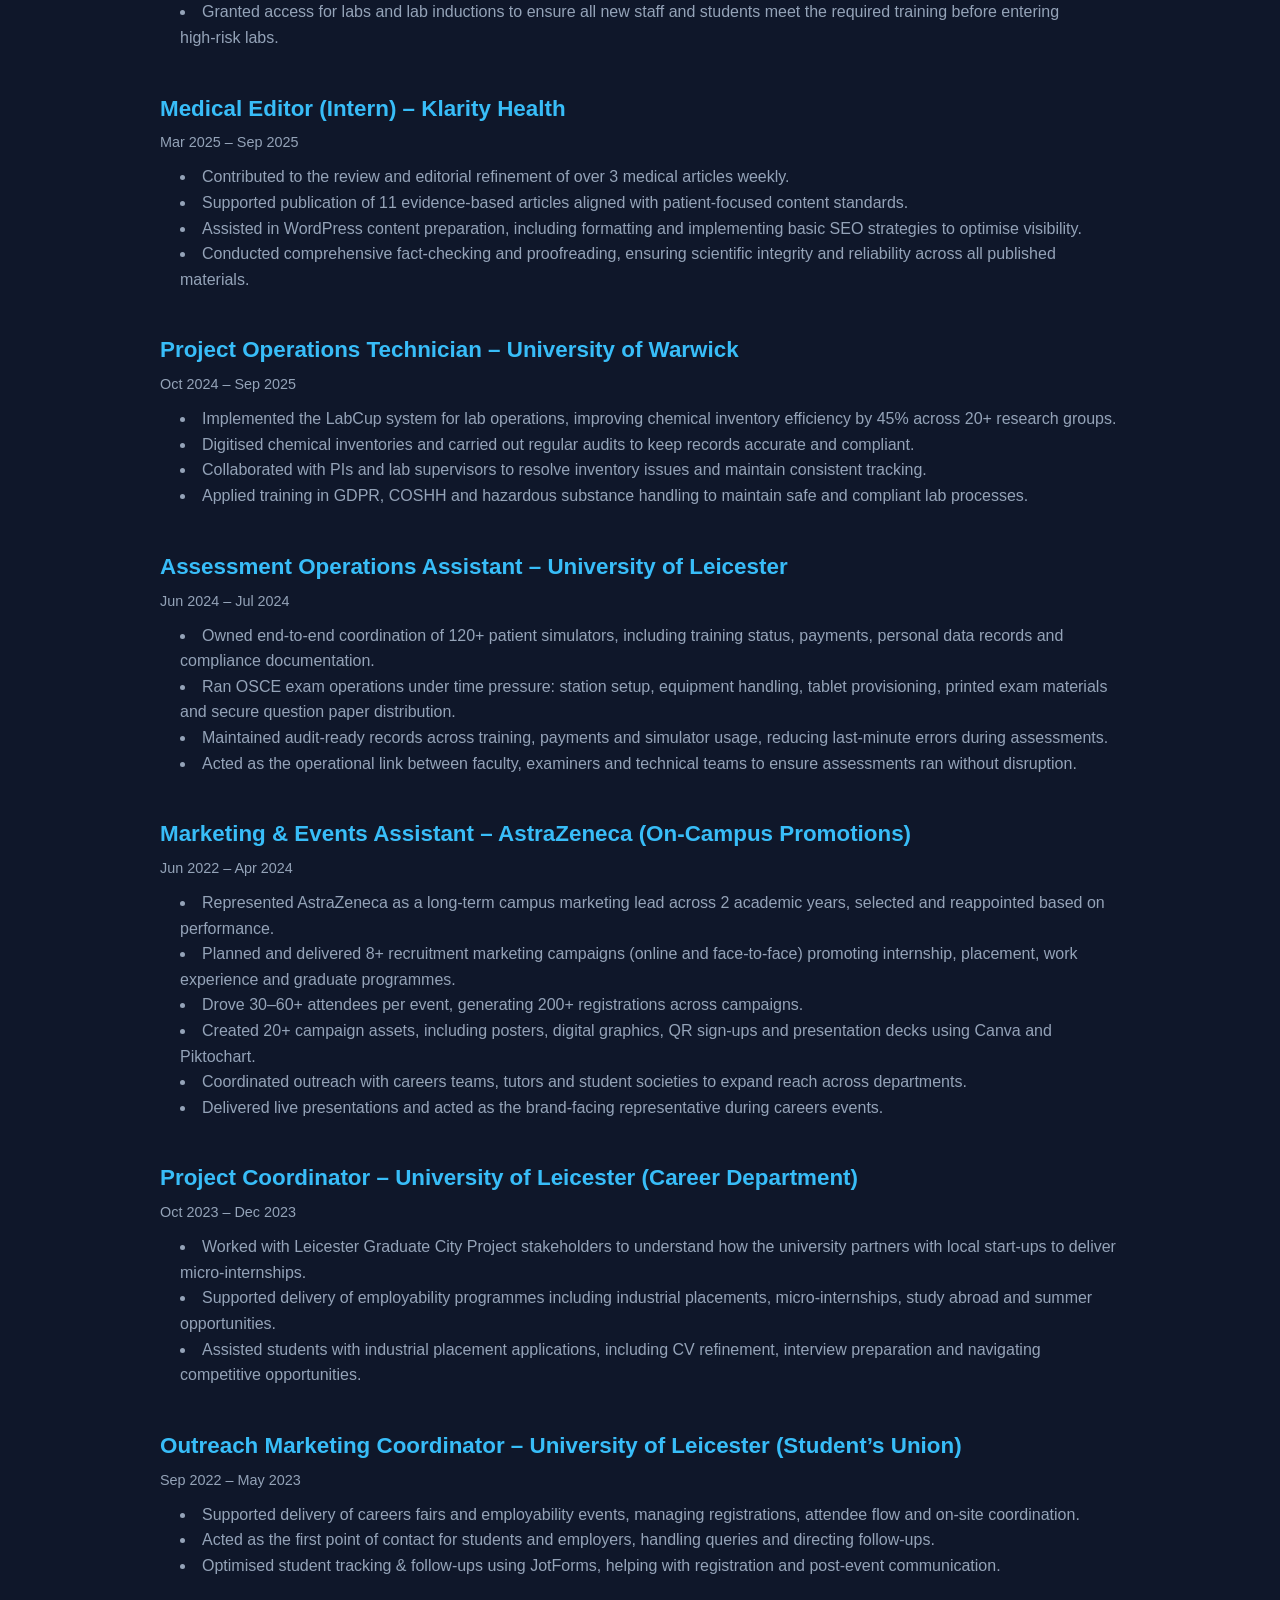
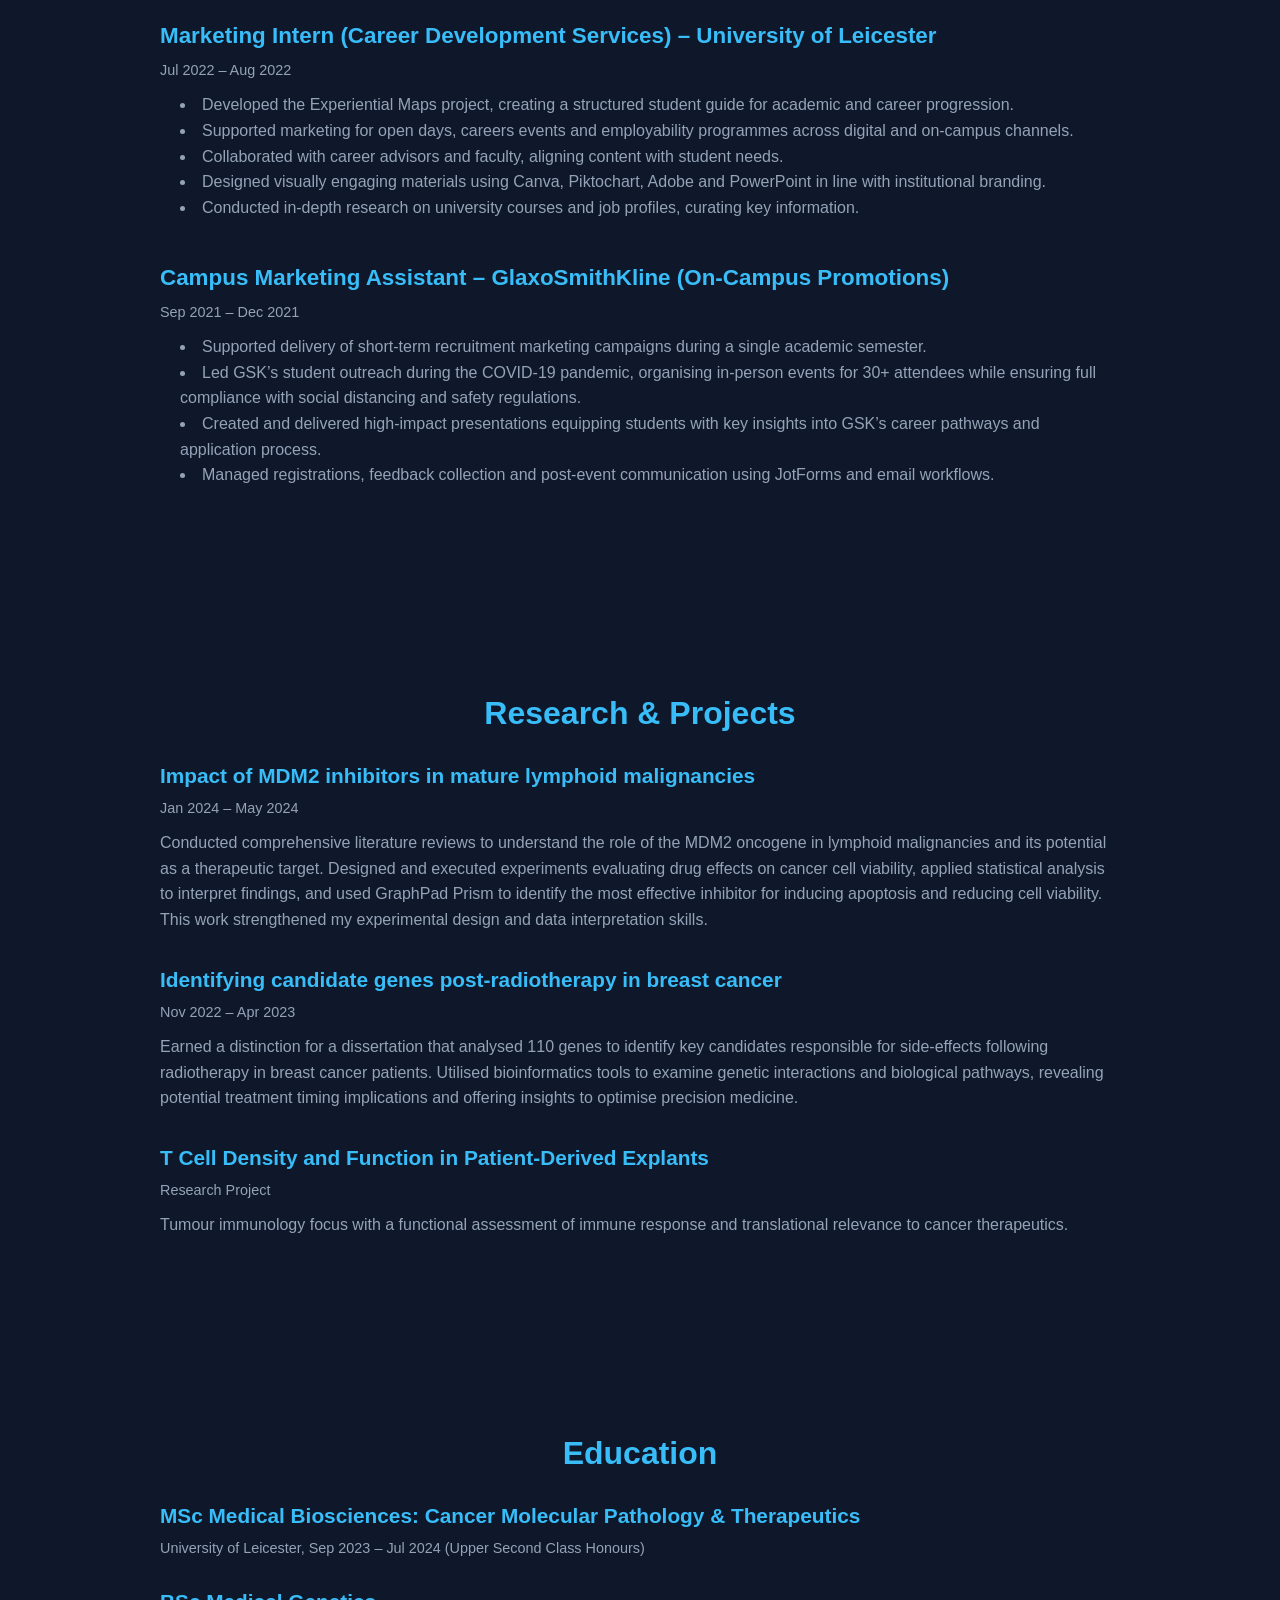
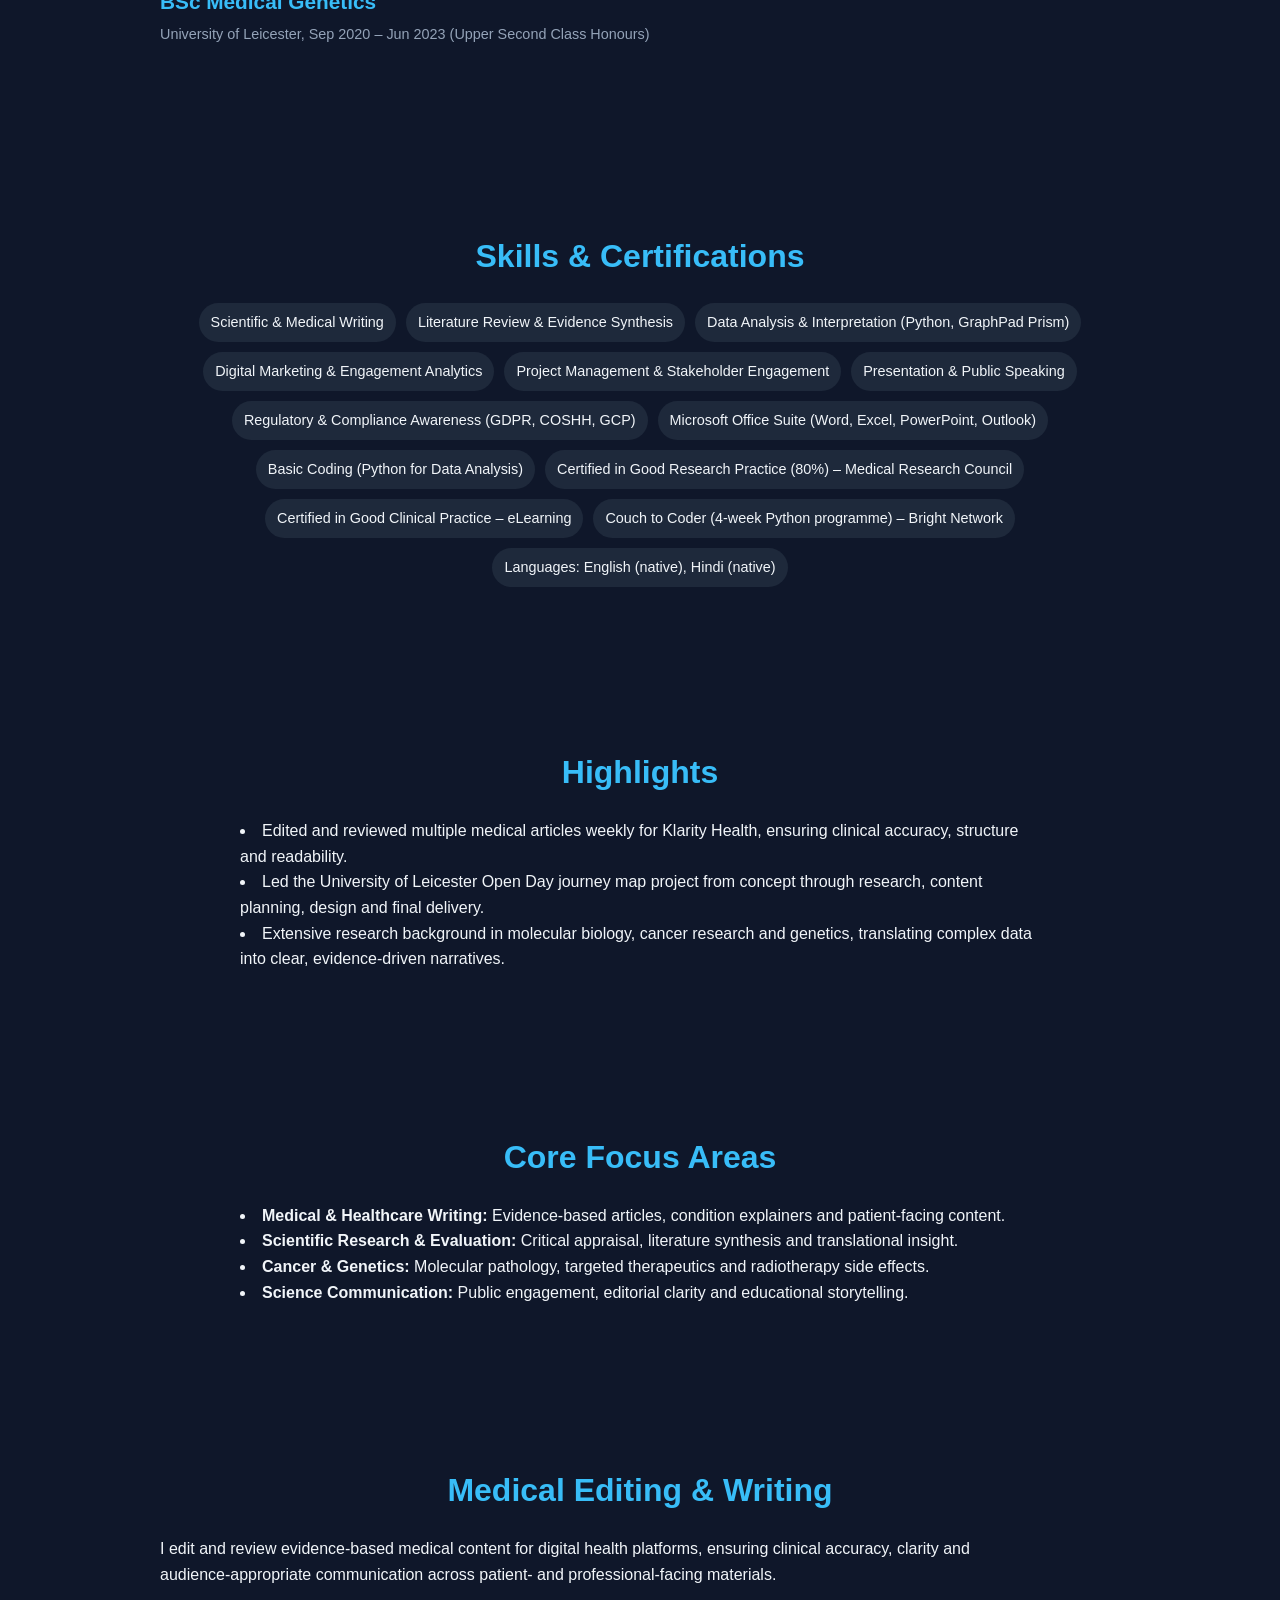
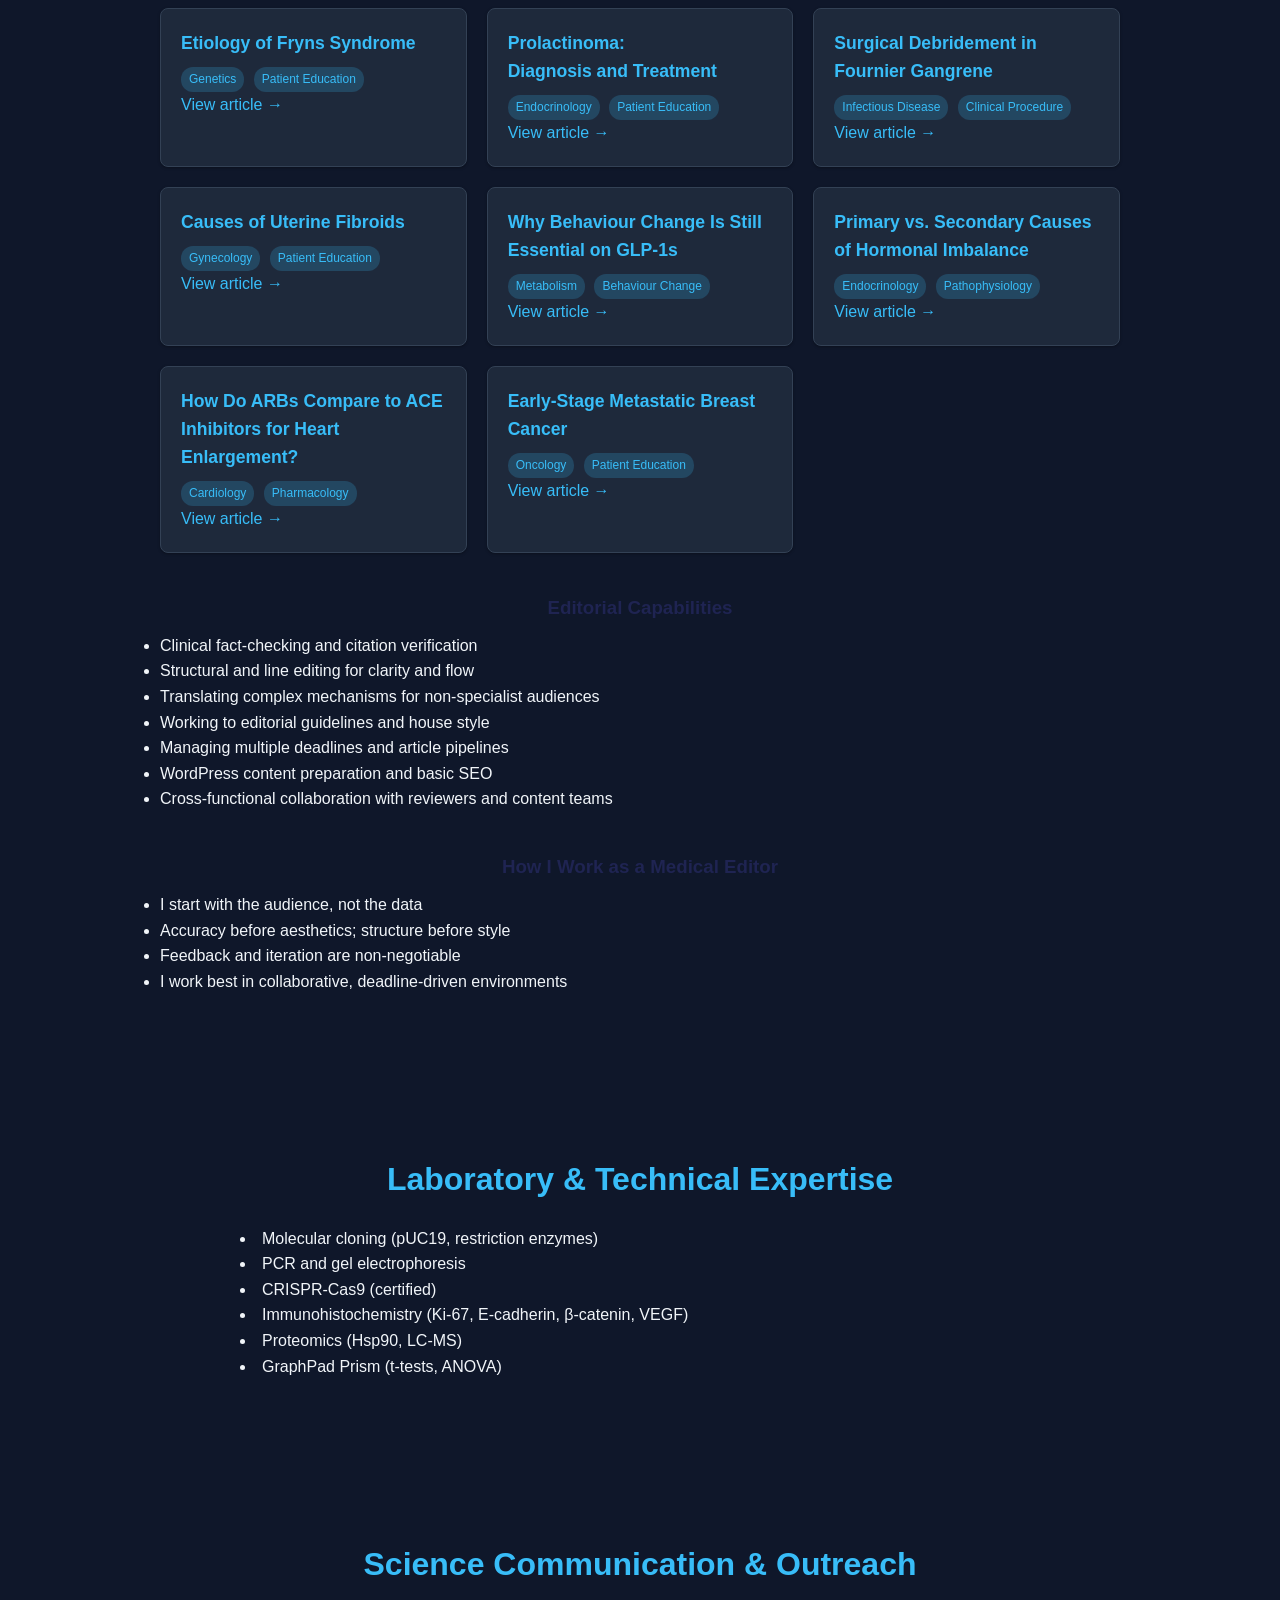
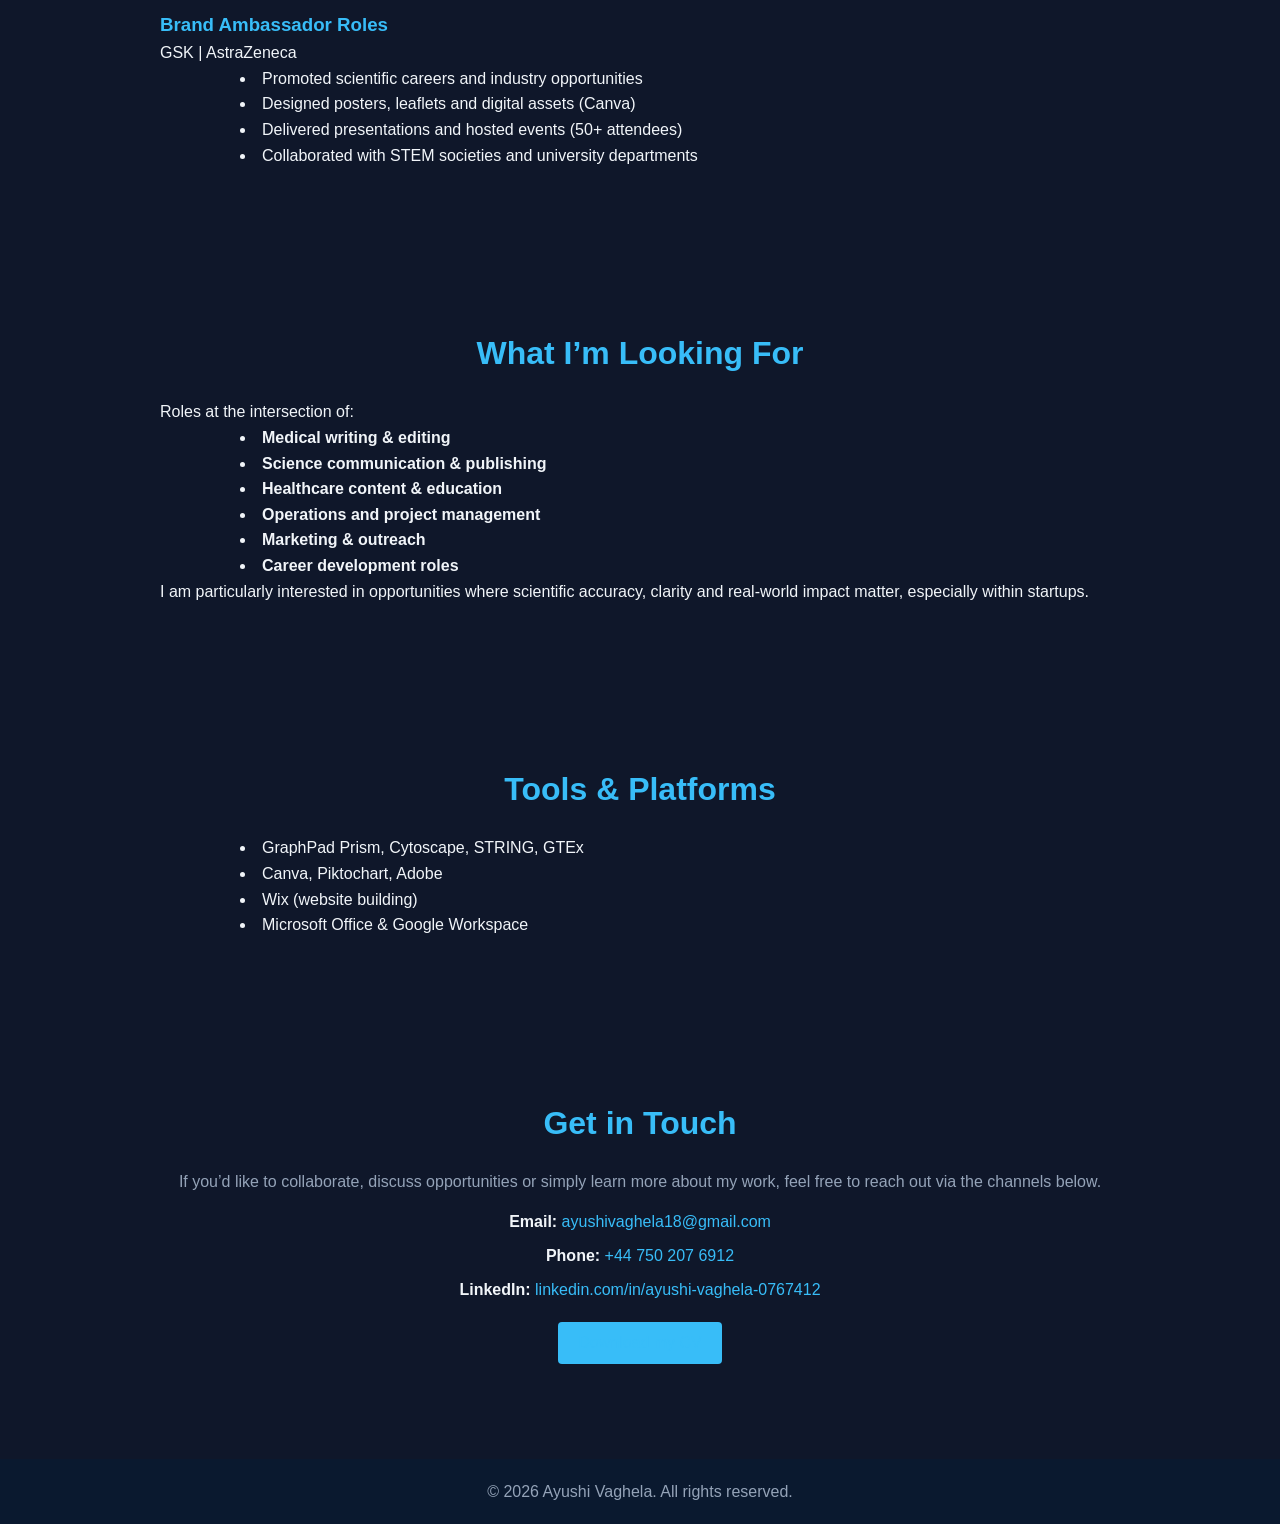
==== commit 9f3fd792: "Update index.html with revised professional experience and layout enhancements" ====
--- a/index.html
+++ b/index.html
@@ -67,103 +67,103 @@
   <section id="experience" class="section experience">
     <h2>Professional Experience</h2>
     <div class="experience-item">
-      <h3>Compliance Coordinator – WMG (Warwick Manufacturing Group)</h3>
-      <p class="date">Sep 2025 – present</p>
-      <ul>
-        <li>Managing the Innaxys asset database, completing <strong>76</strong> high‑priority asset checks and verifying 36 critical safety points.</li>
-        <li>Assisting with PAT testing and ensuring equipment compliance.</li>
-        <li>Maintaining <strong>80+</strong> cost codes to provide precise funding and financial tracking across research projects.</li>
-        <li>Leading lab inductions and ensuring all new staff and students meet training requirements before entering high‑risk laboratories.</li>
-      </ul>
-    </div>
-
-    <div class="experience-item">
-      <h3>Medical Editor (Intern) – Klarity Health</h3>
-      <p class="date">Mar 2025 – present</p>
-      <ul>
-        <li>Reviewing and refining over <strong>three evidence‑based articles each week</strong>, ensuring scientific accuracy and patient‑focused language.</li>
-        <li>Supporting publication by preparing WordPress content, formatting and implementing basic SEO strategies to optimise visibility.</li>
-        <li>Conducting comprehensive fact‑checking and proofreading to uphold the highest editorial standards.</li>
-      </ul>
-    </div>
-
-    <div class="experience-item">
-      <h3>LabCup Project Technician – University of Warwick</h3>
-      <p class="date">Oct 2024 – Sep 2025</p>
-      <ul>
-        <li>Implemented LabCup to digitise chemical inventory and <strong>improve efficiency by 45%</strong>, streamlining stock management for 20+ research groups.</li>
-        <li>Ensured accuracy and compliance by conducting audits and maintaining chemical records in line with GDPR, COSHH and hazardous substance regulations.</li>
-        <li>Collaborated with principal investigators, lab supervisors and researchers to optimise workflows and maintain precise inventory tracking.</li>
-      </ul>
-    </div>
-
-    <div class="experience-item">
-      <h3>Patient Simulation Coordinator – University of Leicester</h3>
-      <p class="date">Jun 2024 – Jul 2024</p>
-      <ul>
-        <li>Managed <strong>120</strong> patient simulators, maintaining accurate training records and coordinating assessments for OSCE exams.</li>
-        <li>Set up stations and managed equipment to ensure seamless exam execution while supervising students.</li>
-        <li>Streamlined data accuracy by tracking payments, updating training records and developing precise answer keys for faculty and students.</li>
-      </ul>
-    </div>
-
-    <div class="experience-item">
-      <h3>Project Evaluation Student Officer – University of Leicester</h3>
-      <p class="date">Oct 2023 – Dec 2023</p>
-      <ul>
-        <li>Posted over <strong>200 job opportunities</strong> on MyCareers and supported students through personalised drop‑ins, career guidance and year‑abroad advice.</li>
+      <h3>Compliance&nbsp;Operations&nbsp;Coordinator – WMG (Warwick Manufacturing Group)</h3>
+      <p class="date">Sep&nbsp;2025&nbsp;–&nbsp;Jan&nbsp;2026</p>
+      <ul>
+        <li>Managed the Innaxys asset database, verifying manufacturer and supplier certifications, including international vendors.</li>
+        <li>Tracked the completion of 76 access equipment checks and 36 legionella control checks, coordinating with technicians and PIs.</li>
+        <li>Assisted with PAT testing to verify the certification and inspection status of laboratory equipment on the database.</li>
+        <li>Improved financial oversight by maintaining 80+ cost codes, resulting in precise funding tracking across projects in just 4&nbsp;months.</li>
+        <li>Granted access for labs and lab inductions to ensure all new staff and students meet the required training before entering high‑risk labs.</li>
+      </ul>
+    </div>
+
+    <div class="experience-item">
+      <h3>Medical&nbsp;Editor (Intern) – Klarity&nbsp;Health</h3>
+      <p class="date">Mar&nbsp;2025&nbsp;–&nbsp;Sep&nbsp;2025</p>
+      <ul>
+        <li>Contributed to the review and editorial refinement of over 3 medical articles weekly.</li>
+        <li>Supported publication of 11 evidence‑based articles aligned with patient‑focused content standards.</li>
+        <li>Assisted in WordPress content preparation, including formatting and implementing basic SEO strategies to optimise visibility.</li>
+        <li>Conducted comprehensive fact‑checking and proofreading, ensuring scientific integrity and reliability across all published materials.</li>
+      </ul>
+    </div>
+
+    <div class="experience-item">
+      <h3>Project&nbsp;Operations&nbsp;Technician – University&nbsp;of&nbsp;Warwick</h3>
+      <p class="date">Oct&nbsp;2024&nbsp;–&nbsp;Sep&nbsp;2025</p>
+      <ul>
+        <li>Implemented the LabCup system for lab operations, improving chemical inventory efficiency by 45% across 20+ research groups.</li>
+        <li>Digitised chemical inventories and carried out regular audits to keep records accurate and compliant.</li>
+        <li>Collaborated with PIs and lab supervisors to resolve inventory issues and maintain consistent tracking.</li>
+        <li>Applied training in GDPR, COSHH and hazardous substance handling to maintain safe and compliant lab processes.</li>
+      </ul>
+    </div>
+
+    <div class="experience-item">
+      <h3>Assessment&nbsp;Operations&nbsp;Assistant – University&nbsp;of&nbsp;Leicester</h3>
+      <p class="date">Jun&nbsp;2024&nbsp;–&nbsp;Jul&nbsp;2024</p>
+      <ul>
+        <li>Owned end‑to‑end coordination of 120+ patient simulators, including training status, payments, personal data records and compliance documentation.</li>
+        <li>Ran OSCE exam operations under time pressure: station setup, equipment handling, tablet provisioning, printed exam materials and secure question paper distribution.</li>
+        <li>Maintained audit‑ready records across training, payments and simulator usage, reducing last‑minute errors during assessments.</li>
+        <li>Acted as the operational link between faculty, examiners and technical teams to ensure assessments ran without disruption.</li>
+      </ul>
+    </div>
+
+    <div class="experience-item">
+      <h3>Marketing&nbsp;&amp;&nbsp;Events&nbsp;Assistant – AstraZeneca (On‑Campus Promotions)</h3>
+      <p class="date">Jun&nbsp;2022&nbsp;–&nbsp;Apr&nbsp;2024</p>
+      <ul>
+        <li>Represented AstraZeneca as a long‑term campus marketing lead across 2 academic years, selected and reappointed based on performance.</li>
+        <li>Planned and delivered 8+ recruitment marketing campaigns (online and face‑to‑face) promoting internship, placement, work experience and graduate programmes.</li>
+        <li>Drove 30–60+ attendees per event, generating 200+ registrations across campaigns.</li>
+        <li>Created 20+ campaign assets, including posters, digital graphics, QR sign‑ups and presentation decks using Canva and Piktochart.</li>
+        <li>Coordinated outreach with careers teams, tutors and student societies to expand reach across departments.</li>
+        <li>Delivered live presentations and acted as the brand‑facing representative during careers events.</li>
+      </ul>
+    </div>
+
+    <div class="experience-item">
+      <h3>Project&nbsp;Coordinator – University&nbsp;of&nbsp;Leicester (Career Department)</h3>
+      <p class="date">Oct&nbsp;2023&nbsp;–&nbsp;Dec&nbsp;2023</p>
+      <ul>
+        <li>Worked with Leicester Graduate City Project stakeholders to understand how the university partners with local start‑ups to deliver micro‑internships.</li>
+        <li>Supported delivery of employability programmes including industrial placements, micro‑internships, study abroad and summer opportunities.</li>
         <li>Assisted students with industrial placement applications, including CV refinement, interview preparation and navigating competitive opportunities.</li>
-        <li>Collaborated with stakeholders to explore how the university partners with local start‑ups to deliver micro‑internships.</li>
-      </ul>
-    </div>
-
-    <div class="experience-item">
-      <h3>Career Ambassador – University of Leicester</h3>
-      <p class="date">Sep 2022 – May 2023</p>
-      <ul>
-        <li>Supported career fairs by managing registrations, driving student engagement and facilitating follow‑up communication.</li>
-        <li>Organised CV and cover letter workshops, equipping students with tailored application strategies for job and internship success.</li>
-        <li>Optimised student tracking and follow‑ups using JotForms to enhance registration and post‑event communication.</li>
-      </ul>
-    </div>
-
-    <div class="experience-item">
-      <h3>Summer Intern (Career Development Services) – University of Leicester</h3>
-      <p class="date">Jul 2022 – Aug 2022</p>
-      <ul>
-        <li>Developed the Experiential Maps project, creating a structured guide to help students navigate academic and career progression.</li>
-        <li>Collaborated with career advisors and faculty to align content with student needs.</li>
-        <li>Designed visually engaging materials using Canva, Piktochart, Adobe and PowerPoint, and conducted in‑depth research on university courses.</li>
-      </ul>
-    </div>
-
-    <div class="experience-item">
-      <h3>Student Brand Ambassador – AstraZeneca</h3>
-      <p class="date">Jun 2022 – Apr 2024</p>
-      <ul>
-        <li>Promoted job opportunities, including industry placements, graduate schemes and summer internships, resulting in high engagement on campus.</li>
-        <li>Organised and hosted presentations and talks, sharpening public speaking and event management skills; events attracted 50+ attendees.</li>
-        <li>Collaborated with student societies (Biology, Engineering, Women in STEM) and employed creative marketing strategies (flyers, social media and QR codes) to drive registrations.</li>
-      </ul>
-    </div>
-
-    <div class="experience-item">
-      <h3>Student Brand Ambassador – GlaxoSmithKline (GSK)</h3>
-      <p class="date">Sep 2021 – Dec 2021</p>
-      <ul>
-        <li>Led on‑campus outreach during the COVID‑19 pandemic, organising in‑person events for 30+ attendees while adhering to social distancing and safety guidelines.</li>
-        <li>Delivered presentations demystifying GSK’s career pathways and application processes.</li>
-        <li>Partnered with career tutors and student society leaders to expand outreach and designed promotional materials using JotForm for feedback and follow‑up communication.</li>
-      </ul>
-    </div>
-
-    <div class="experience-item">
-      <h3>Health &amp; Social Care Worker – Meridian Health and Social Care</h3>
-      <p class="date">Jan 2022 – Jun 2022</p>
-      <ul>
-        <li>Monitored patient well‑being, identifying and reporting health concerns, and ensured timely and accurate medication administration.</li>
-        <li>Provided compassionate support with daily living tasks across home and community environments.</li>
-        <li>Managed challenging situations using sound judgement and problem‑solving abilities.</li>
+      </ul>
+    </div>
+
+    <div class="experience-item">
+      <h3>Outreach&nbsp;Marketing&nbsp;Coordinator – University&nbsp;of&nbsp;Leicester (Student’s&nbsp;Union)</h3>
+      <p class="date">Sep&nbsp;2022&nbsp;–&nbsp;May&nbsp;2023</p>
+      <ul>
+        <li>Supported delivery of careers fairs and employability events, managing registrations, attendee flow and on‑site coordination.</li>
+        <li>Acted as the first point of contact for students and employers, handling queries and directing follow‑ups.</li>
+        <li>Optimised student tracking &amp; follow‑ups using JotForms, helping with registration and post‑event communication.</li>
+      </ul>
+    </div>
+
+    <div class="experience-item">
+      <h3>Marketing&nbsp;Intern (Career Development Services) – University&nbsp;of&nbsp;Leicester</h3>
+      <p class="date">Jul&nbsp;2022&nbsp;–&nbsp;Aug&nbsp;2022</p>
+      <ul>
+        <li>Developed the Experiential&nbsp;Maps project, creating a structured student guide for academic and career progression.</li>
+        <li>Supported marketing for open days, careers events and employability programmes across digital and on‑campus channels.</li>
+        <li>Collaborated with career advisors and faculty, aligning content with student needs.</li>
+        <li>Designed visually engaging materials using Canva, Piktochart, Adobe and PowerPoint in line with institutional branding.</li>
+        <li>Conducted in‑depth research on university courses and job profiles, curating key information.</li>
+      </ul>
+    </div>
+
+    <div class="experience-item">
+      <h3>Campus&nbsp;Marketing&nbsp;Assistant – GlaxoSmithKline (On‑Campus Promotions)</h3>
+      <p class="date">Sep&nbsp;2021&nbsp;–&nbsp;Dec&nbsp;2021</p>
+      <ul>
+        <li>Supported delivery of short‑term recruitment marketing campaigns during a single academic semester.</li>
+        <li>Led GSK’s student outreach during the COVID‑19 pandemic, organising in‑person events for 30+ attendees while ensuring full compliance with social distancing and safety regulations.</li>
+        <li>Created and delivered high‑impact presentations equipping students with key insights into GSK’s career pathways and application process.</li>
+        <li>Managed registrations, feedback collection and post‑event communication using JotForms and email workflows.</li>
       </ul>
     </div>
   </section>
@@ -360,8 +360,11 @@
       <li><strong>Medical writing&nbsp;&amp;&nbsp;editing</strong></li>
       <li><strong>Science communication&nbsp;&amp;&nbsp;publishing</strong></li>
       <li><strong>Healthcare content&nbsp;&amp;&nbsp;education</strong></li>
-    </ul>
-    <p>I am particularly interested in opportunities where scientific accuracy, clarity and real‑world impact matter.</p>
+      <li><strong>Operations&nbsp;and project&nbsp;management</strong></li>
+      <li><strong>Marketing&nbsp;&amp;&nbsp;outreach</strong></li>
+      <li><strong>Career development roles</strong></li>
+    </ul>
+    <p>I am particularly interested in opportunities where scientific accuracy, clarity and real‑world impact matter, especially within startups.</p>
   </section>
 
   <!-- Tools & Platforms Section -->
@@ -386,11 +389,9 @@
       <li><strong>Email:</strong> <a href="mailto:ayushivaghela18@gmail.com">ayushivaghela18@gmail.com</a></li>
       <li><strong>Phone:</strong> <a href="tel:+447502076912">+44 750 207 6912</a></li>
       <li><strong>LinkedIn:</strong> <a href="https://www.linkedin.com/in/ayushi-vaghela-0767412" target="_blank">linkedin.com/in/ayushi‑vaghela‑0767412</a></li>
-      <!-- Replace the href below with your actual GitHub profile when available -->
-      <li><strong>GitHub:</strong> <a href="#">Coming soon</a></li>
     </ul>
     <p>
-      <a class="download-cv" href="../Ayushi_Vaghela_CV_medw_g.pdf" target="_blank">Download my CV</a>
+      <a class="download-cv" href="Ayushi_Vaghela_CV_OPM.pdf" target="_blank">Download my CV</a>
     </p>
   </section>
 
--- a/assets/css/style.css
+++ b/assets/css/style.css
@@ -7,6 +7,20 @@
 */
 
 /* Basic reset and typography */
+/*
+  Colour variables define the dark palette used throughout the site.
+  Adjust these values to fine‑tune the mood of the design.  The
+  accent colours are inspired by modern creative portfolios and
+  scientific data visualisations. */
+:root {
+  --bg-color: #0f172a;
+  --text-color: #f1f5f9;
+  --subtext-color: #94a3b8;
+  --accent-color: #38bdf8;
+  --accent-hover: #0ea5e9;
+  --card-bg: #1e293b;
+  --card-border: #334155;
+}
 * {
   margin: 0;
   padding: 0;
@@ -16,13 +30,15 @@
 body {
   font-family: Arial, Helvetica, sans-serif;
   line-height: 1.6;
-  color: #333;
-  background-color: #f8f9fb;
+  /* Dark background with contrasting light text */
+  color: var(--text-color);
+  background-color: var(--bg-color);
 }
 
 h1, h2, h3 {
   font-weight: 600;
-  color: #1f2452;
+  /* Use the accent colour for headings */
+  color: var(--accent-color);
 }
 
 /* Navigation */
@@ -31,7 +47,8 @@
   justify-content: space-between;
   align-items: center;
   padding: 20px;
-  background: rgba(255, 255, 255, 0.8);
+  /* Semi‑transparent dark backdrop for navigation */
+  background: rgba(15, 23, 42, 0.8);
   position: fixed;
   width: 100%;
   top: 0;
@@ -42,7 +59,7 @@
 .logo {
   font-size: 1.5rem;
   font-weight: bold;
-  color: #4a69bd;
+  color: var(--accent-color);
 }
 
 .nav-links {
@@ -53,13 +70,13 @@
 
 .nav-links a {
   text-decoration: none;
-  color: #1f2452;
+  color: var(--text-color);
   font-weight: 500;
   transition: color 0.3s ease;
 }
 
 .nav-links a:hover {
-  color: #4a69bd;
+  color: var(--accent-color);
 }
 
 /* Hero Section
@@ -70,8 +87,8 @@
    image overlay, the ::after pseudo‑element is removed. */
 .hero {
   height: 100vh;
-  /* Use a diagonal gradient for a modern, dynamic feel */
-  background: linear-gradient(135deg, #4a69bd 0%, #6c5ce7 100%);
+  /* Use a dark diagonal gradient for a modern, dynamic feel */
+  background: linear-gradient(135deg, #0a192f 0%, #1d4ed8 100%);
   display: flex;
   flex-direction: column;
   justify-content: center;
@@ -94,22 +111,33 @@
 }
 
 .hero h1 {
-  font-size: 2.5rem;
+  font-size: 3rem;
   margin-bottom: 20px;
-  color: #fff;
+  color: var(--accent-color);
 }
 
 .hero p {
-  font-size: 1.2rem;
+  font-size: 1.1rem;
   margin-bottom: 30px;
-  color: #e0e6ff;
+  color: var(--subtext-color);
+}
+
+/* Style specifically for the hero subtitle inserted below the headline.
+   It inherits the dark palette and constrains the width for optimal
+   readability on large screens. */
+.hero-subtitle {
+  font-size: 1.1rem;
+  color: var(--subtext-color);
+  margin-bottom: 30px;
+  max-width: 800px;
+  text-align: center;
 }
 
 .cta {
   display: inline-block;
   padding: 10px 25px;
-  background-color: #4a69bd;
-  color: #fff;
+  background-color: var(--accent-color);
+  color: var(--bg-color);
   text-decoration: none;
   border-radius: 4px;
   font-weight: bold;
@@ -117,7 +145,7 @@
 }
 
 .cta:hover {
-  background-color: #3b4f9f;
+  background-color: var(--accent-hover);
 }
 
 /* Sections */
@@ -135,7 +163,7 @@
 
 .about p {
   font-size: 1.1rem;
-  color: #444;
+  color: var(--subtext-color);
   text-align: center;
 }
 
@@ -147,19 +175,19 @@
 .experience .experience-item h3 {
   font-size: 1.4rem;
   margin-bottom: 5px;
-  color: #4a69bd;
+  color: var(--accent-color);
 }
 
 .date {
   font-size: 0.9rem;
-  color: #777;
+  color: var(--subtext-color);
   margin-bottom: 10px;
 }
 
 .experience-item ul {
   list-style: disc inside;
   padding-left: 20px;
-  color: #444;
+  color: var(--subtext-color);
 }
 
 /* Projects */
@@ -169,13 +197,13 @@
 
 .projects .project-item h3 {
   font-size: 1.3rem;
-  color: #4a69bd;
+  color: var(--accent-color);
   margin-bottom: 5px;
 }
 
 .projects .project-item p {
   margin-bottom: 10px;
-  color: #444;
+  color: var(--subtext-color);
 }
 
 /* Education */
@@ -185,7 +213,7 @@
 
 .education .education-item h3 {
   font-size: 1.3rem;
-  color: #4a69bd;
+  color: var(--accent-color);
   margin-bottom: 5px;
 }
 
@@ -199,8 +227,8 @@
 }
 
 .skills-list li {
-  background-color: #e9edfc;
-  color: #1f2452;
+  background-color: var(--card-bg);
+  color: var(--text-color);
   padding: 8px 12px;
   border-radius: 20px;
   font-size: 0.9rem;
@@ -210,7 +238,7 @@
 .contact p {
   text-align: center;
   margin-bottom: 15px;
-  color: #444;
+  color: var(--subtext-color);
 }
 
 .contact-list {
@@ -225,7 +253,7 @@
 }
 
 .contact a {
-  color: #4a69bd;
+  color: var(--accent-color);
   text-decoration: none;
 }
 
@@ -236,8 +264,8 @@
 .download-cv {
   display: inline-block;
   padding: 8px 20px;
-  background-color: #4a69bd;
-  color: #fff;
+  background-color: var(--accent-color);
+  color: var(--bg-color);
   border-radius: 4px;
   text-decoration: none;
   font-weight: 500;
@@ -245,28 +273,69 @@
 }
 
 .download-cv:hover {
-  background-color: #3b4f9f;
+  background-color: var(--accent-hover);
 }
 
 /* Footer */
 .footer {
   text-align: center;
   padding: 20px;
-  background-color: #1f2452;
-  color: #fff;
+  background-color: #0a192f;
+  color: var(--subtext-color);
+}
+
+/*
+  Enhancements for interactive portfolio
+  --------------------------------------
+  These rules introduce smooth scrolling, scroll-triggered section
+  animations, navigation highlighting and subtle card hover effects.
+*/
+
+/* Enable smooth scrolling for anchor navigation */
+html {
+  scroll-behavior: smooth;
+}
+
+/* Prepare all sections for reveal animations */
+.section {
+  opacity: 0;
+  transform: translateY(30px);
+  transition: opacity 0.6s ease-out, transform 0.6s ease-out;
+}
+
+/* When a section becomes visible, fade it in and slide into place */
+.section.visible {
+  opacity: 1;
+  transform: translateY(0);
+}
+
+/* Highlight the active navigation link as users scroll */
+.nav-links a.active {
+  color: var(--accent-color);
+  font-weight: 600;
+}
+
+/* Add interactive hover effects to portfolio cards */
+.portfolio .card {
+  transition: transform 0.3s ease, box-shadow 0.3s ease;
+}
+
+.portfolio .card:hover {
+  transform: translateY(-5px);
+  box-shadow: 0 4px 8px rgba(0, 0, 0, 0.15);
 }
 
 /* Highlights & Focus and other simple list sections */
 .highlights ul,
-.focus ul,
-.lab-skills ul,
-.communication ul,
-.looking-for ul,
-.tools ul {
+  .focus ul,
+  .lab-skills ul,
+  .communication ul,
+  .looking-for ul,
+  .tools ul {
   list-style: disc inside;
   margin: 0 auto;
   max-width: 800px;
-  color: #444;
+  color: var(--text-color);
 }
 
 /* Portfolio (Medical Editing & Writing) */
@@ -278,22 +347,23 @@
 }
 
 .portfolio .card {
-  background-color: #fff;
+  background-color: var(--card-bg);
   padding: 20px;
   border-radius: 8px;
-  box-shadow: 0 1px 3px rgba(0, 0, 0, 0.1);
+  border: 1px solid var(--card-border);
+  box-shadow: 0 1px 3px rgba(0, 0, 0, 0.3);
 }
 
 .portfolio .card h4 {
   font-size: 1.1rem;
-  color: #4a69bd;
+  color: var(--accent-color);
   margin-bottom: 8px;
 }
 
 .portfolio .card .tag {
   display: inline-block;
-  background-color: #e9edfc;
-  color: #4a69bd;
+  background-color: rgba(56, 189, 248, 0.2);
+  color: var(--accent-color);
   padding: 3px 8px;
   border-radius: 12px;
   font-size: 0.75rem;
@@ -301,7 +371,7 @@
 }
 
 .portfolio .card a {
-  color: #4a69bd;
+  color: var(--accent-color);
   text-decoration: none;
   font-weight: 500;
 }
@@ -334,4 +404,4 @@
   .hero p {
     font-size: 1rem;
   }
-}
+}
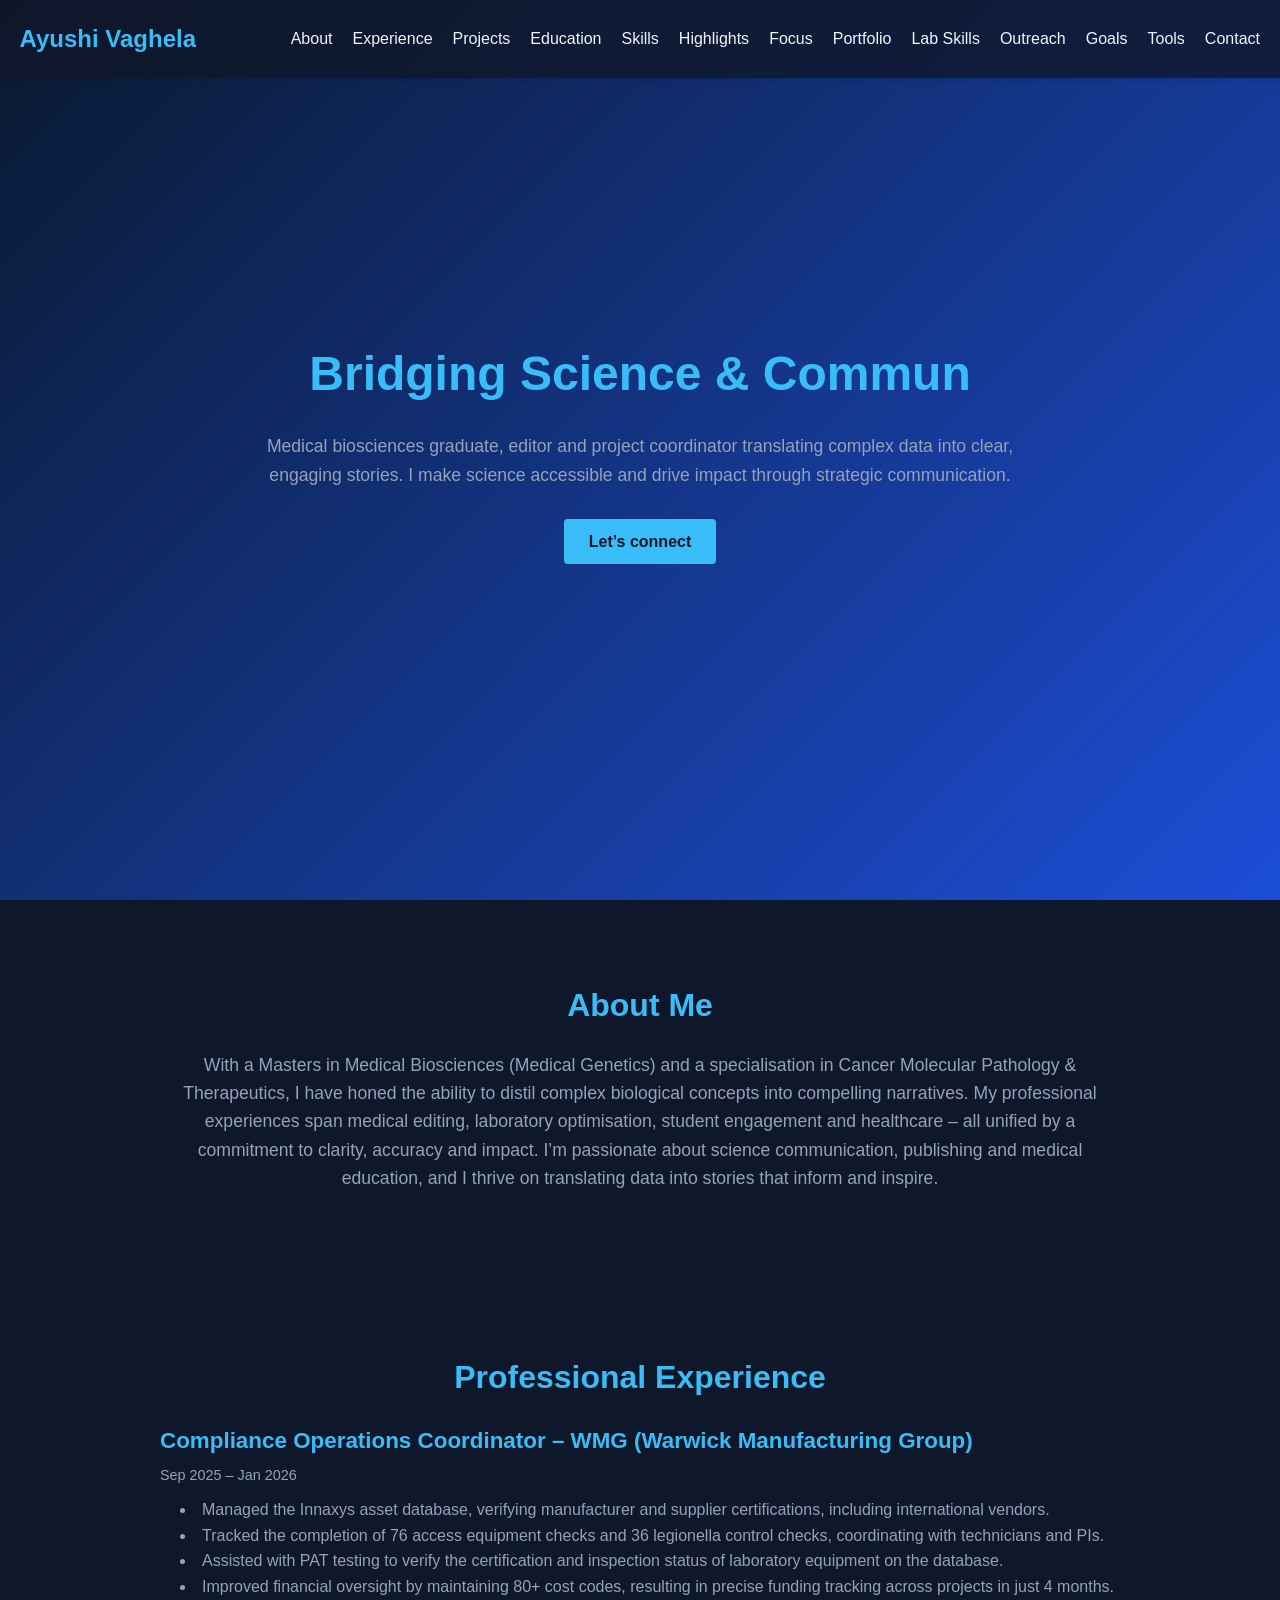
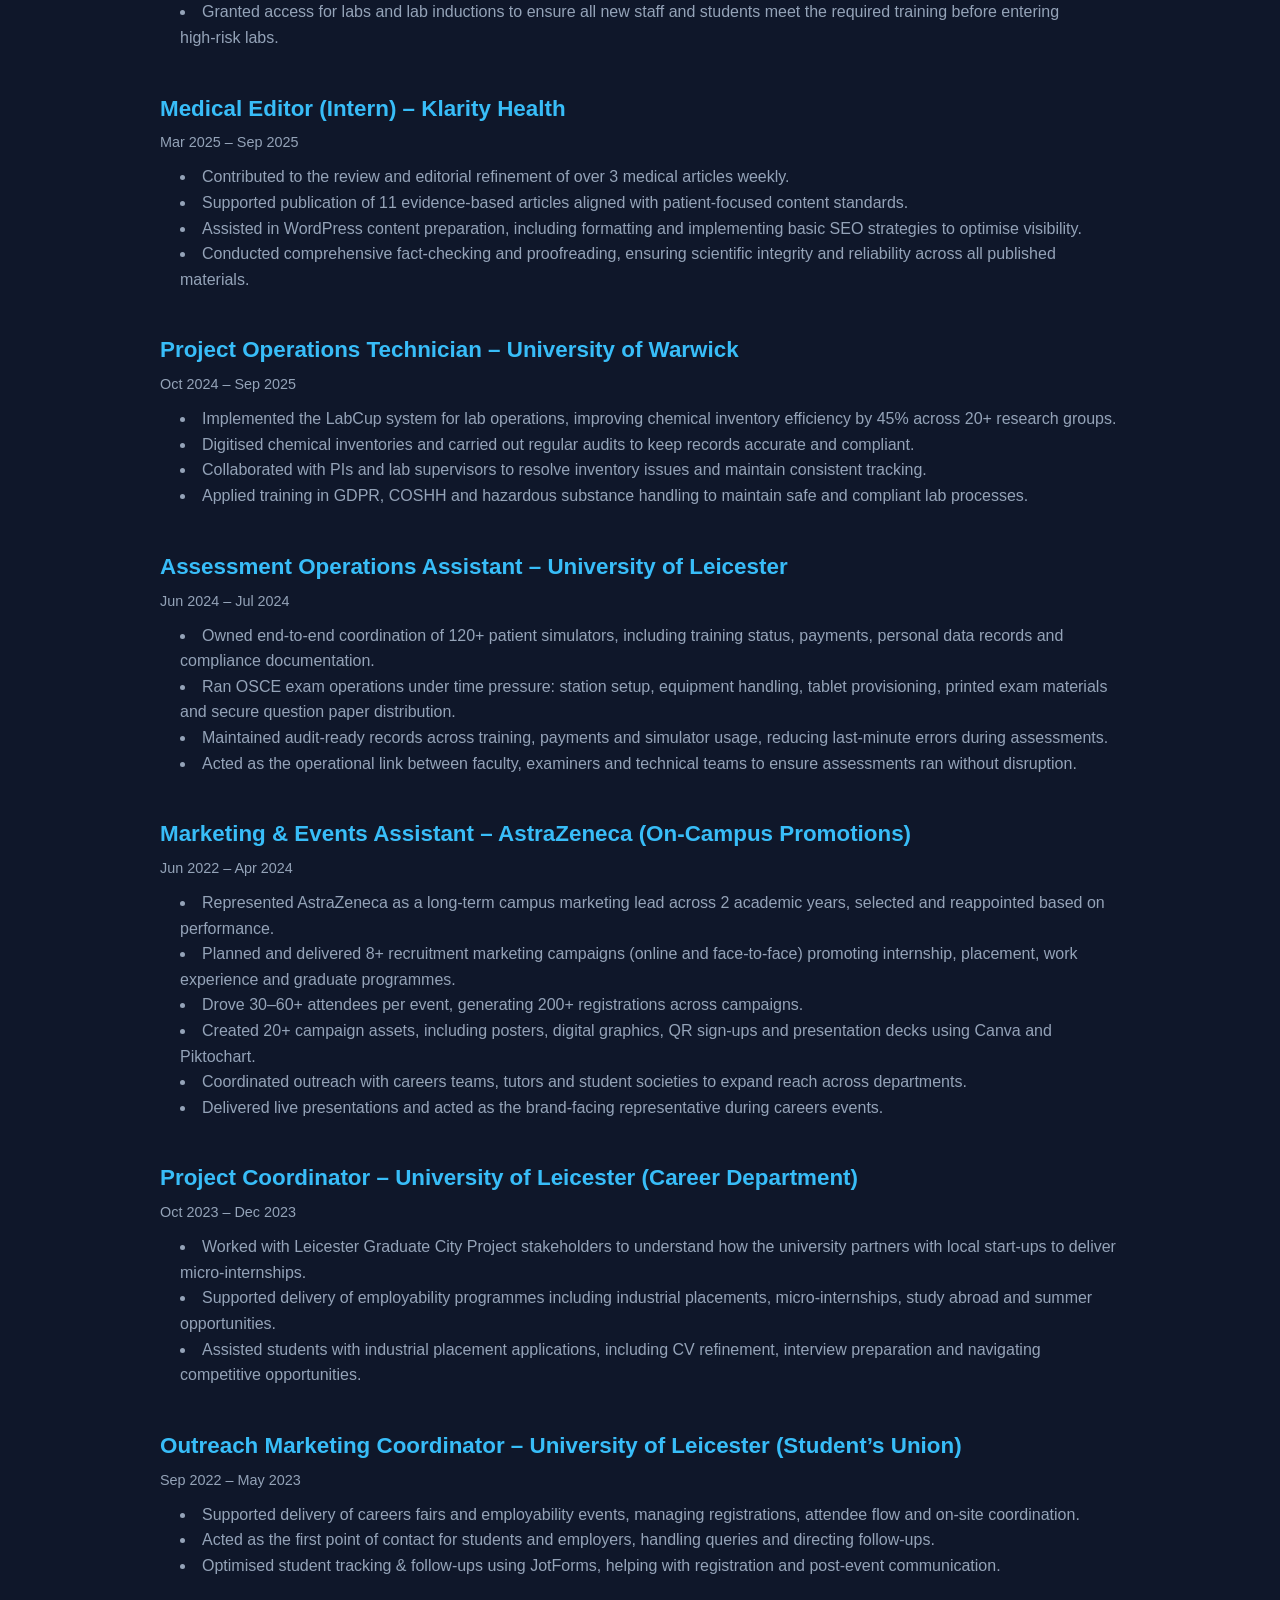
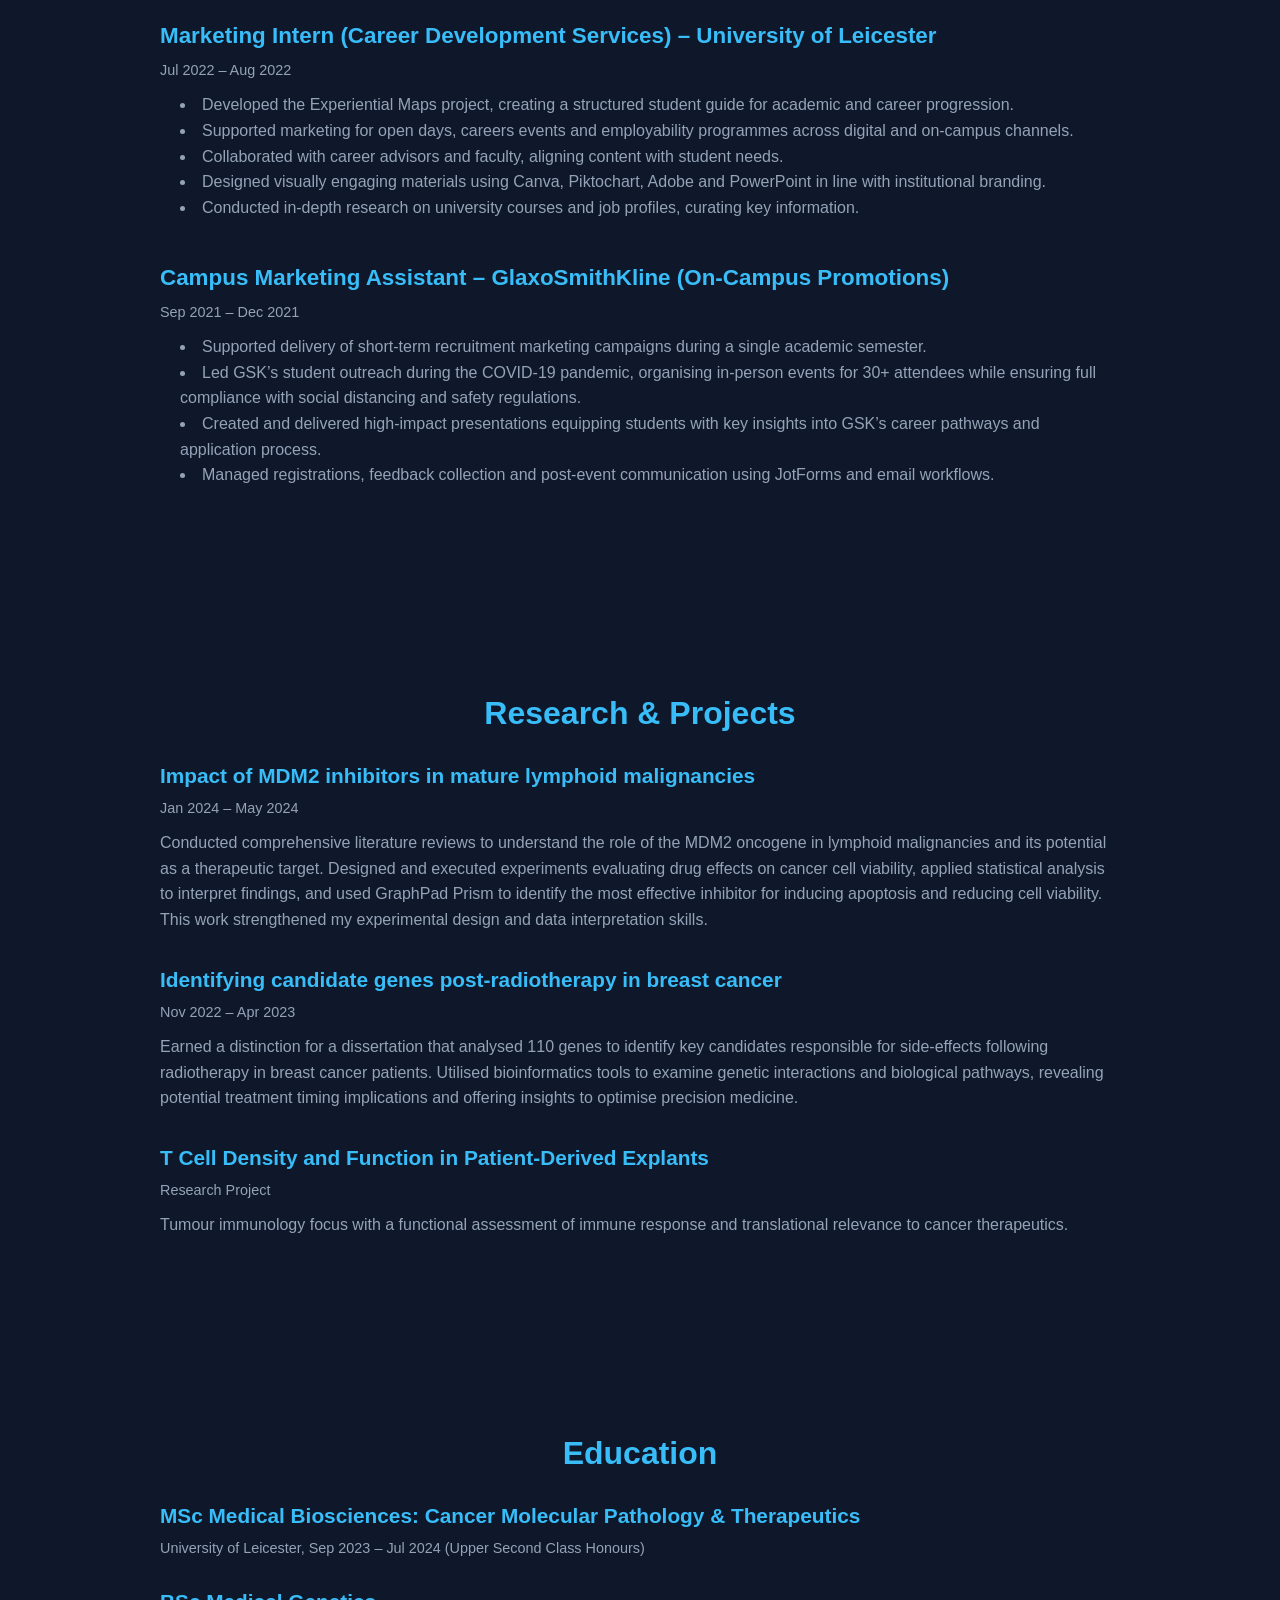
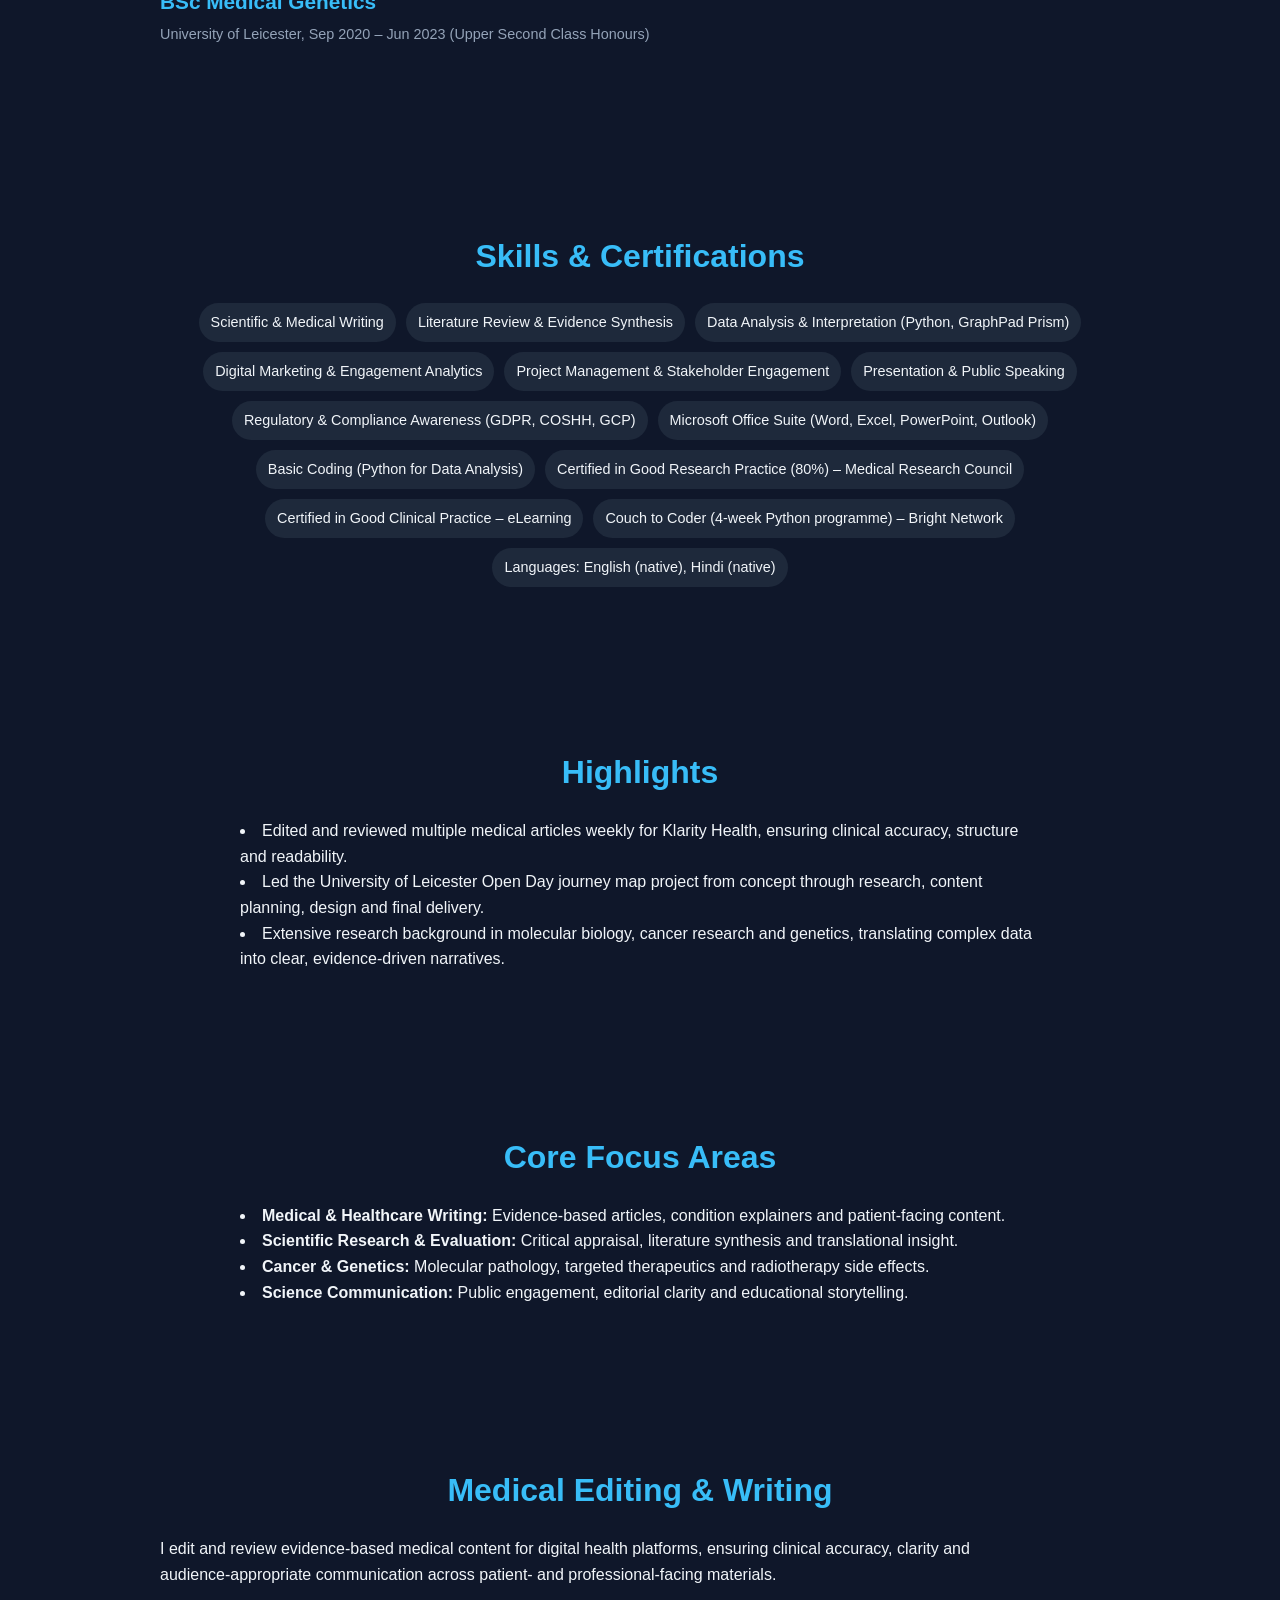
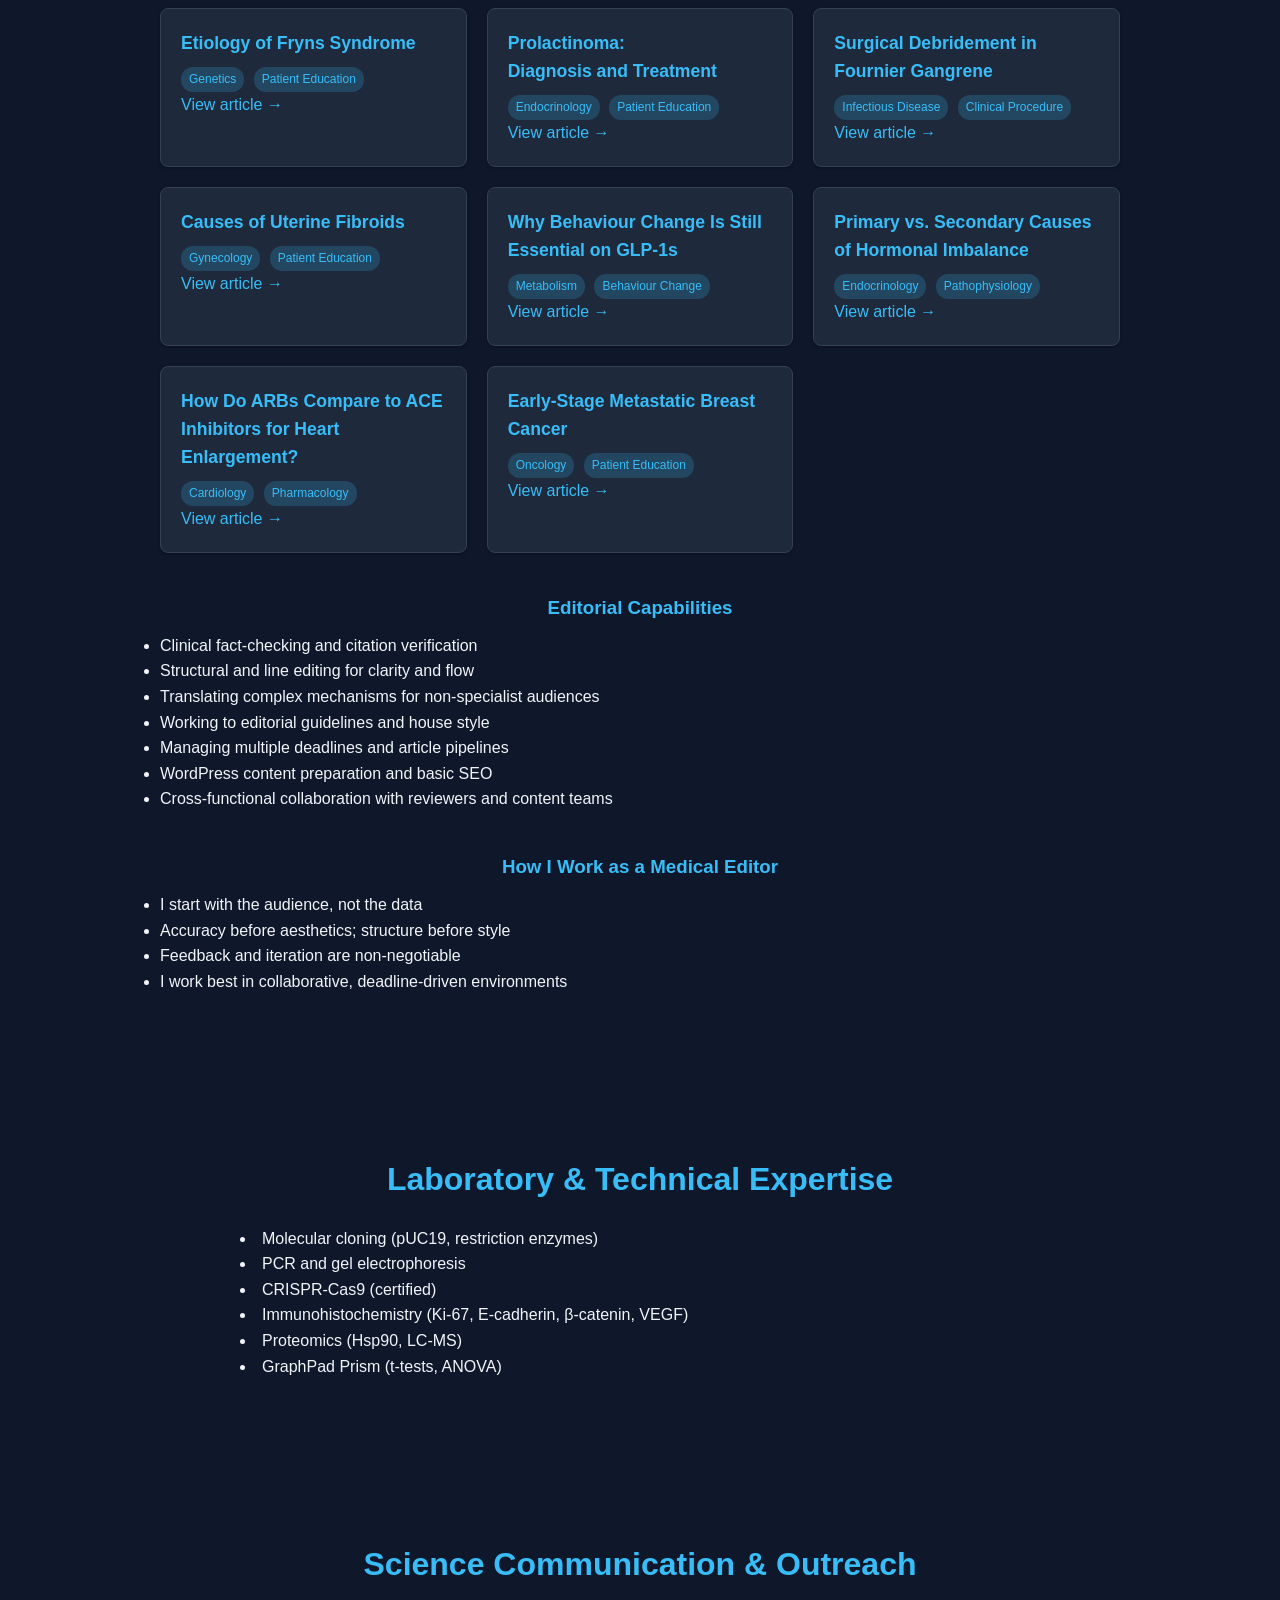
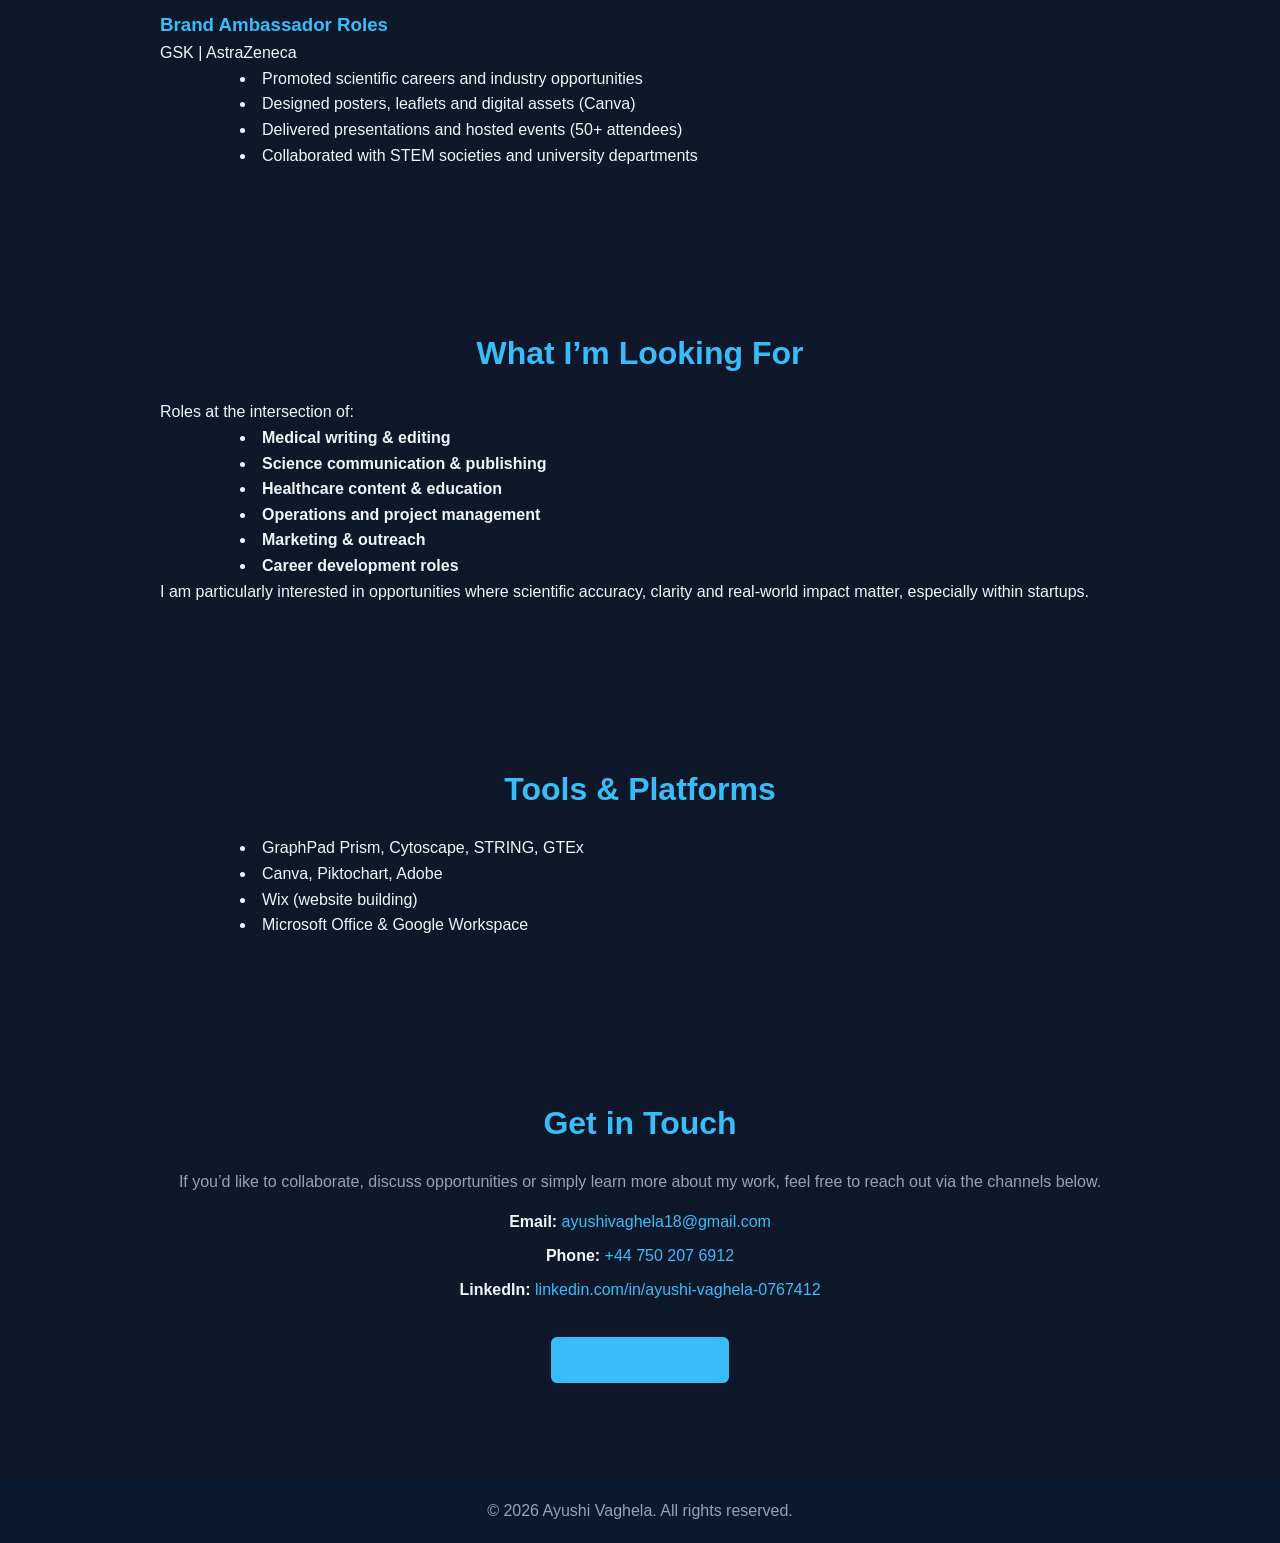
==== commit ea438ca5: "Update index.html with updated CV link and upload new CV file" ====
--- a/index.html
+++ b/index.html
@@ -391,7 +391,8 @@
       <li><strong>LinkedIn:</strong> <a href="https://www.linkedin.com/in/ayushi-vaghela-0767412" target="_blank">linkedin.com/in/ayushi‑vaghela‑0767412</a></li>
     </ul>
     <p>
-      <a class="download-cv" href="Ayushi_Vaghela_CV_OPM.pdf" target="_blank">Download my CV</a>
+      <!-- Updated CV link to point to the latest resume file -->
+      <a class="download-cv" href="Ayushi_Vaghela_CV_OP&M.pdf" target="_blank">Download my CV</a>
     </p>
   </section>
 
--- a/assets/css/style.css
+++ b/assets/css/style.css
@@ -262,18 +262,22 @@
 }
 
 .download-cv {
+  /* Button styling for the CV download link */
   display: inline-block;
-  padding: 8px 20px;
+  margin-top: 15px;
+  padding: 10px 24px;
   background-color: var(--accent-color);
   color: var(--bg-color);
-  border-radius: 4px;
+  border-radius: 6px;
   text-decoration: none;
-  font-weight: 500;
-  transition: background-color 0.3s ease;
+  font-weight: 600;
+  font-size: 1rem;
+  transition: background-color 0.3s ease, color 0.3s ease;
 }
 
 .download-cv:hover {
   background-color: var(--accent-hover);
+  color: var(--bg-color);
 }
 
 /* Footer */
@@ -384,7 +388,8 @@
   margin-top: 40px;
   margin-bottom: 10px;
   text-align: center;
-  color: #1f2452;
+  /* Use accent colour to make portfolio subheadings stand out on the dark background */
+  color: var(--accent-color);
 }
 
 /* Responsive design */
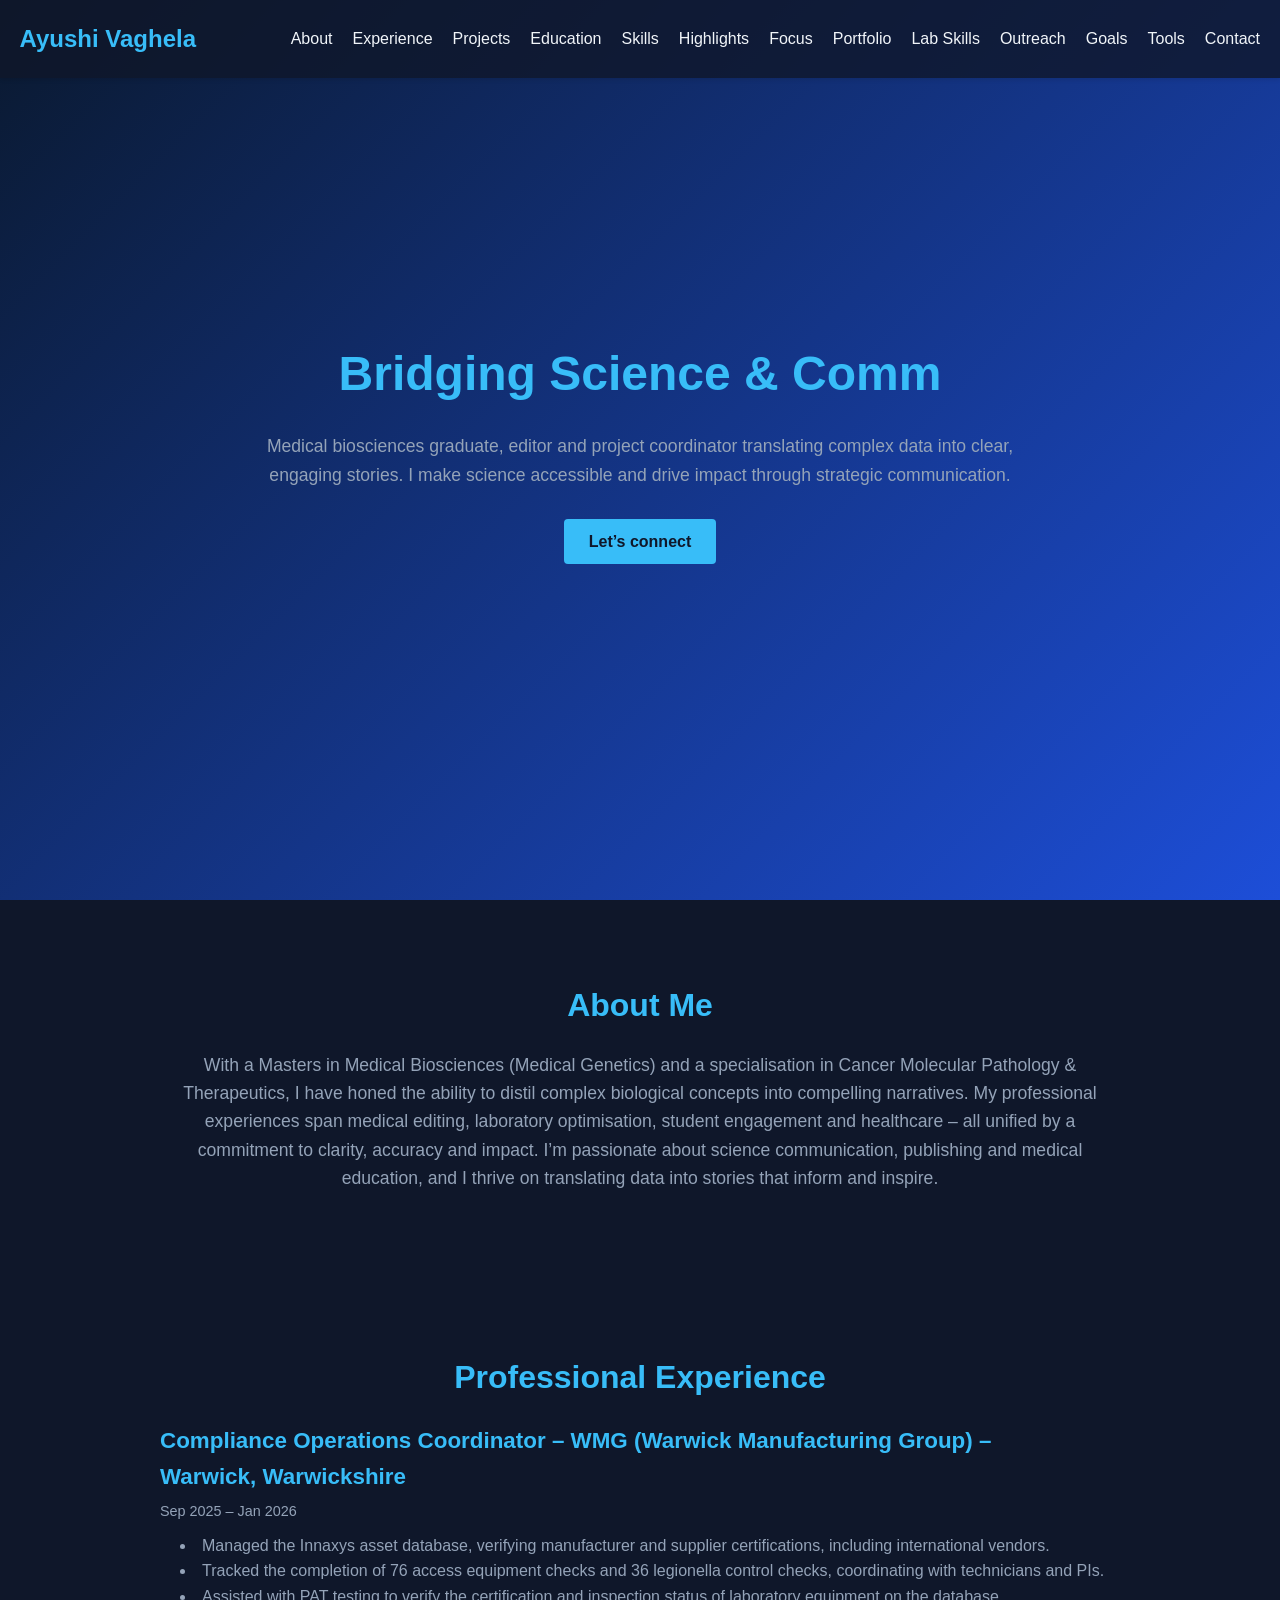
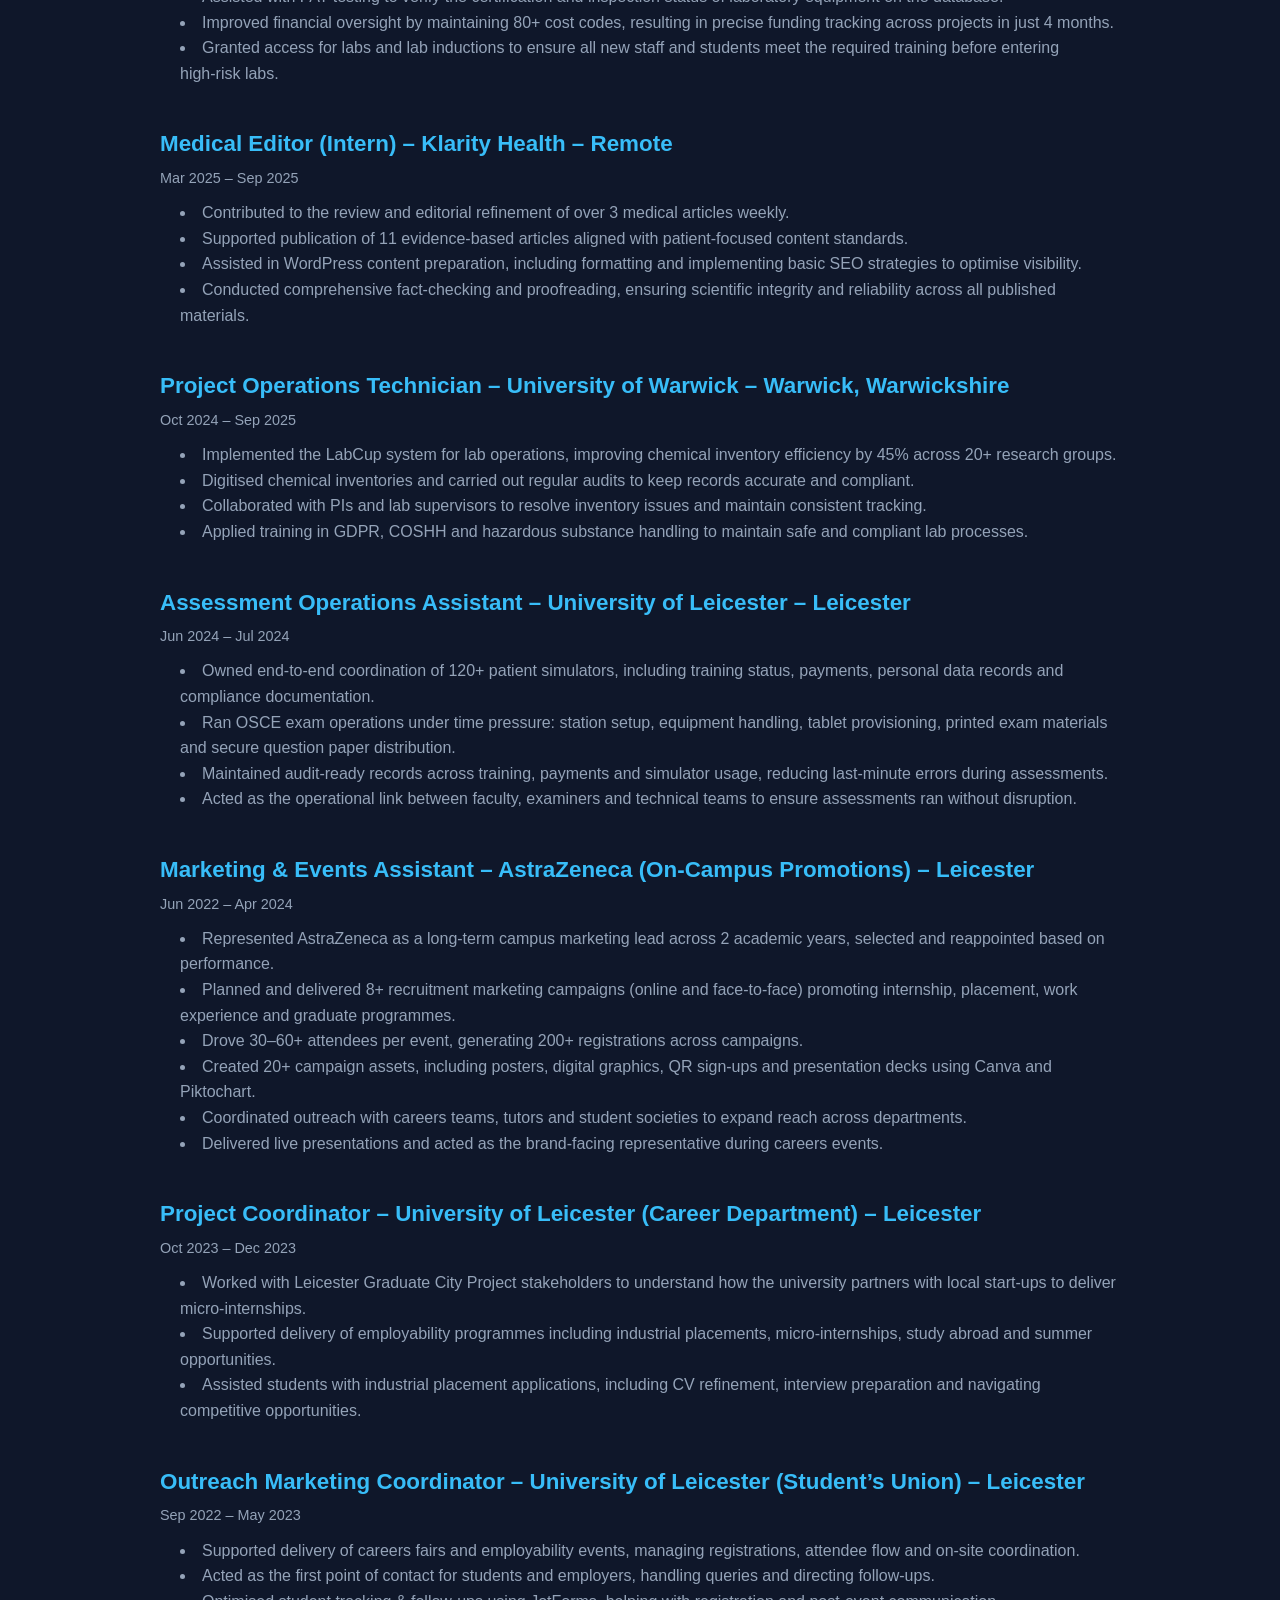
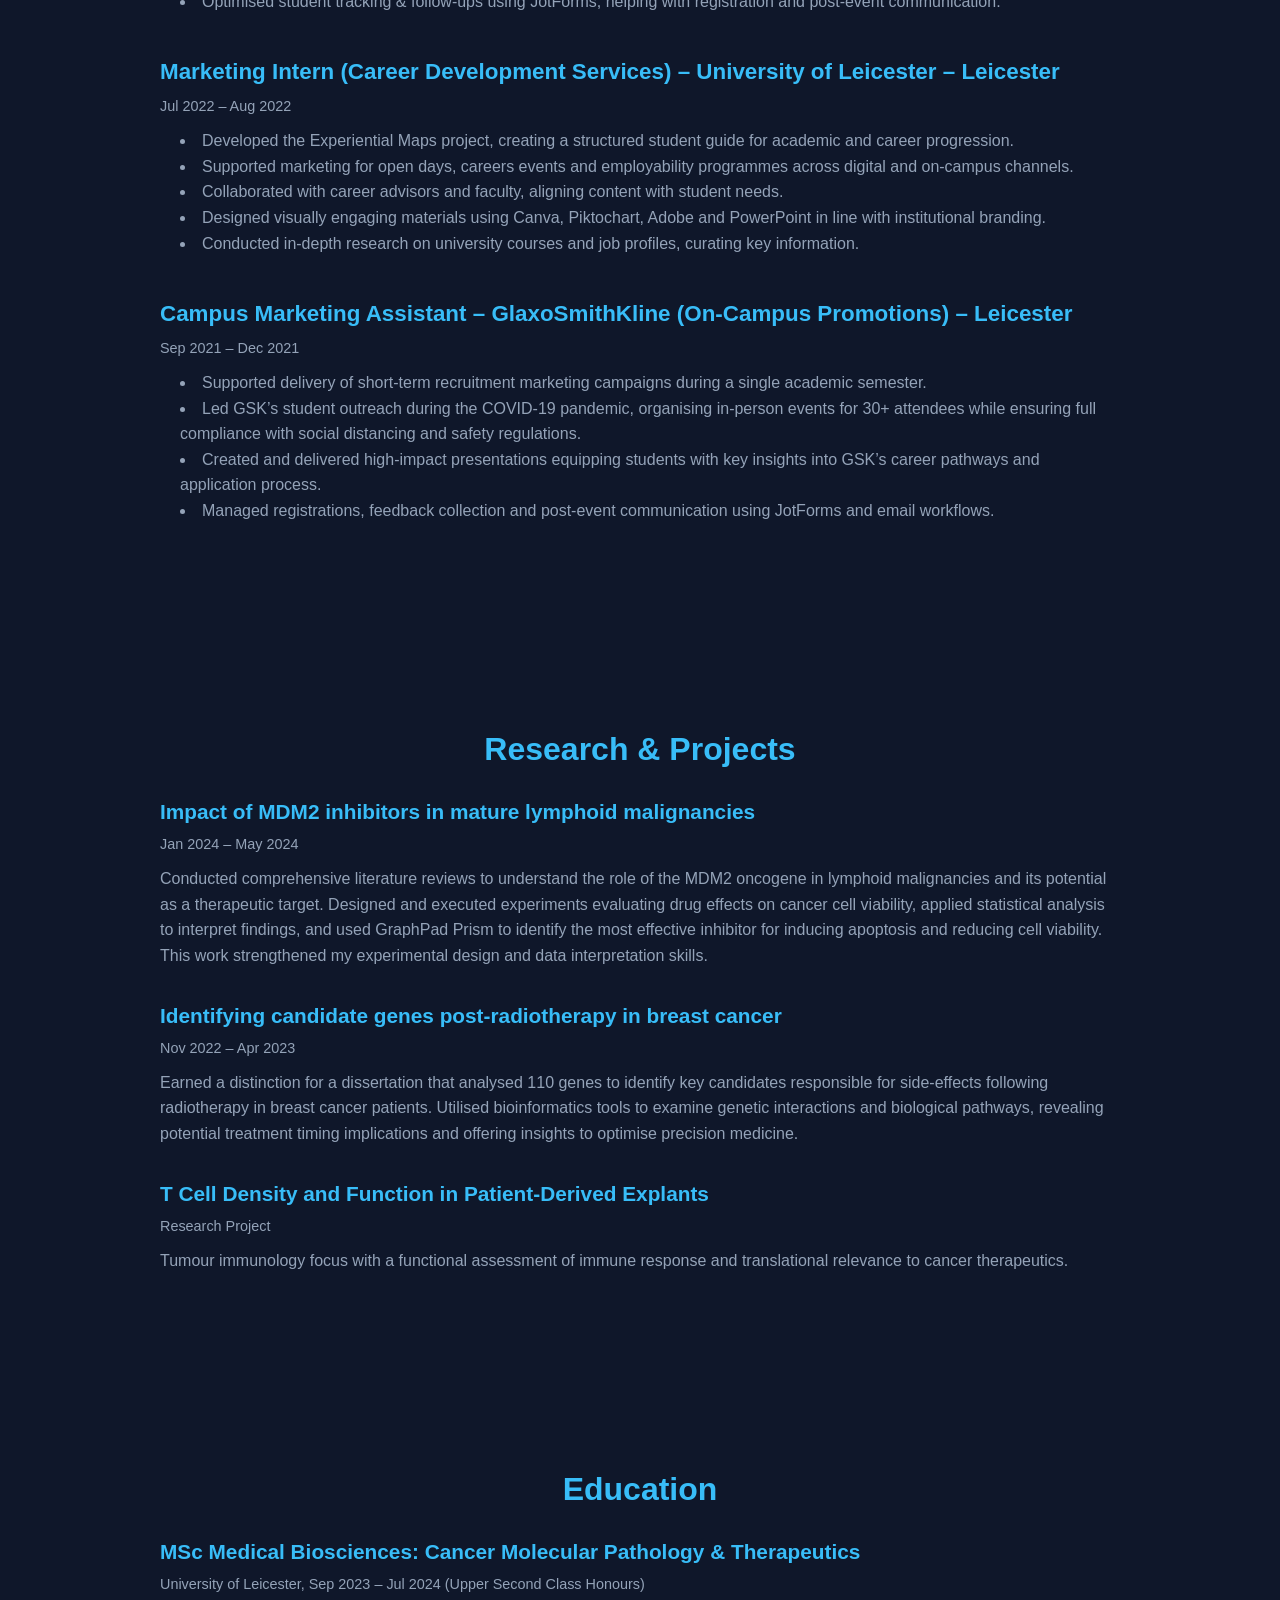
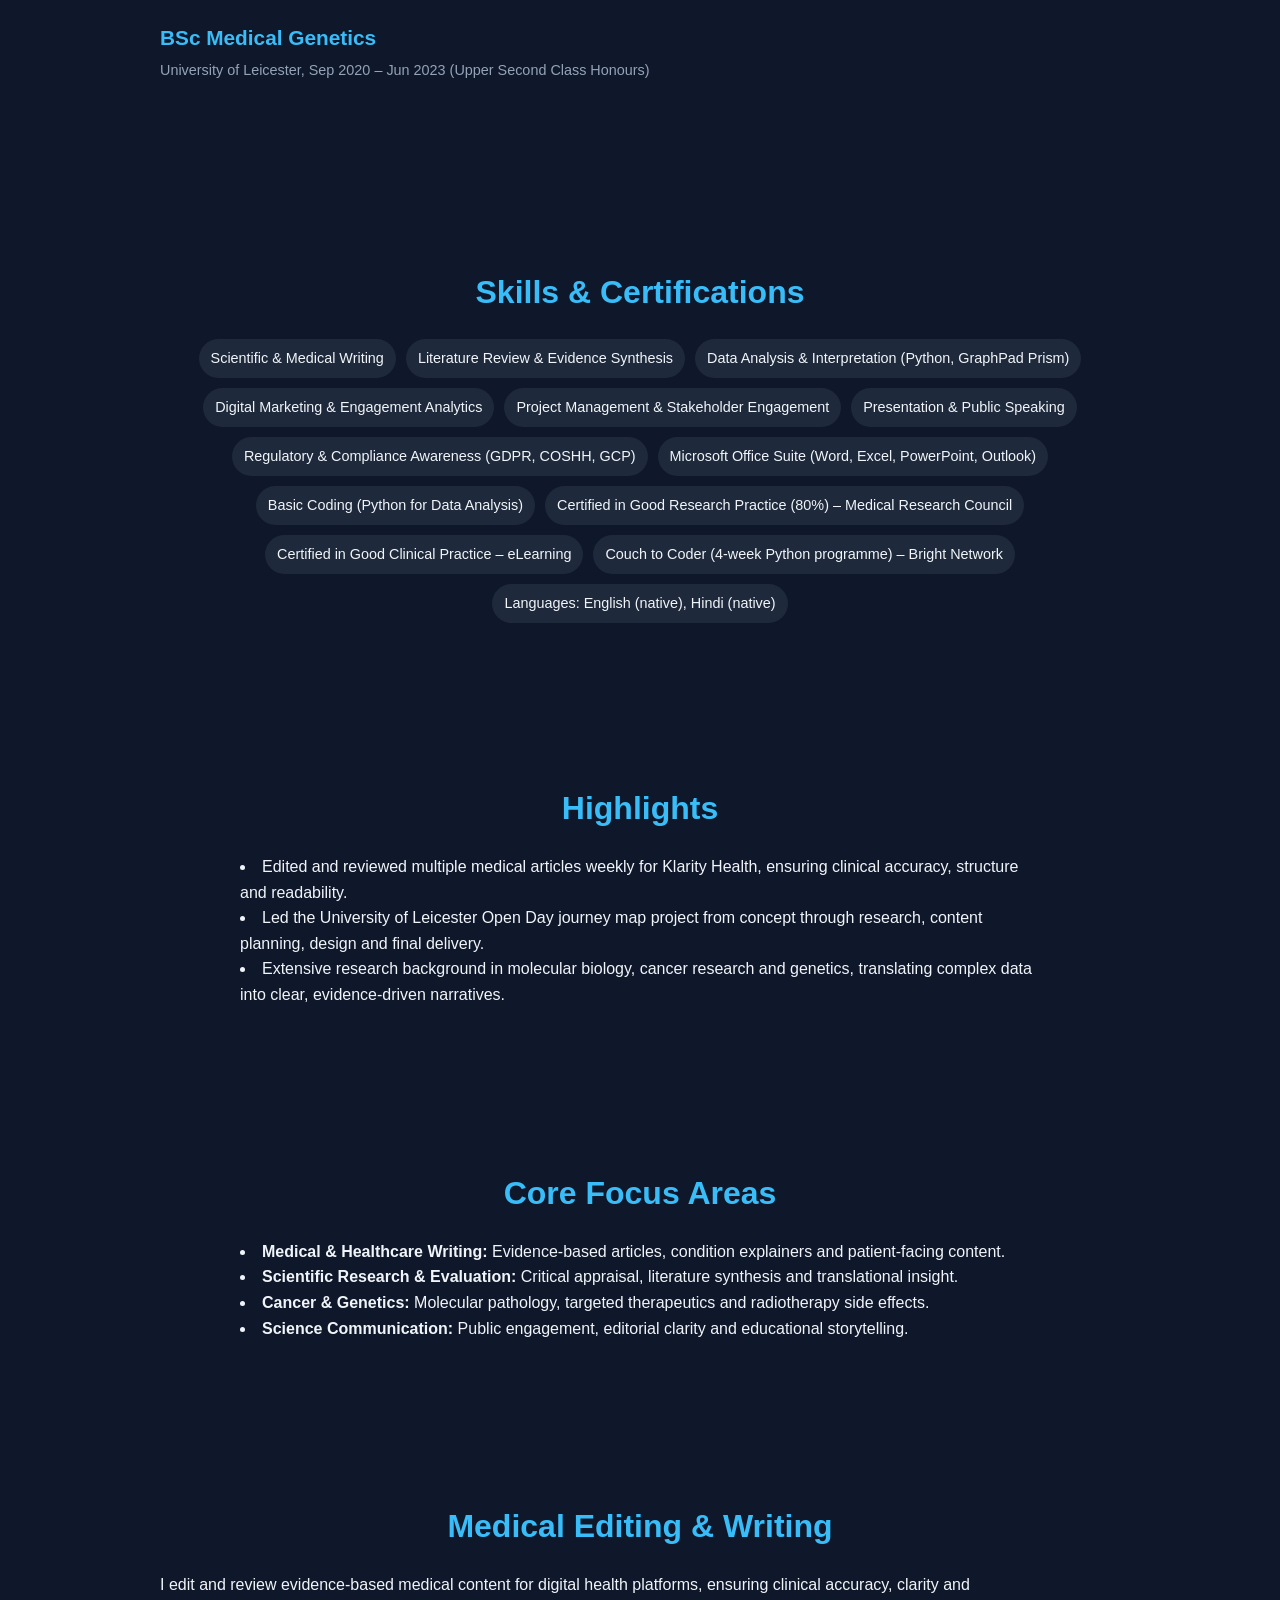
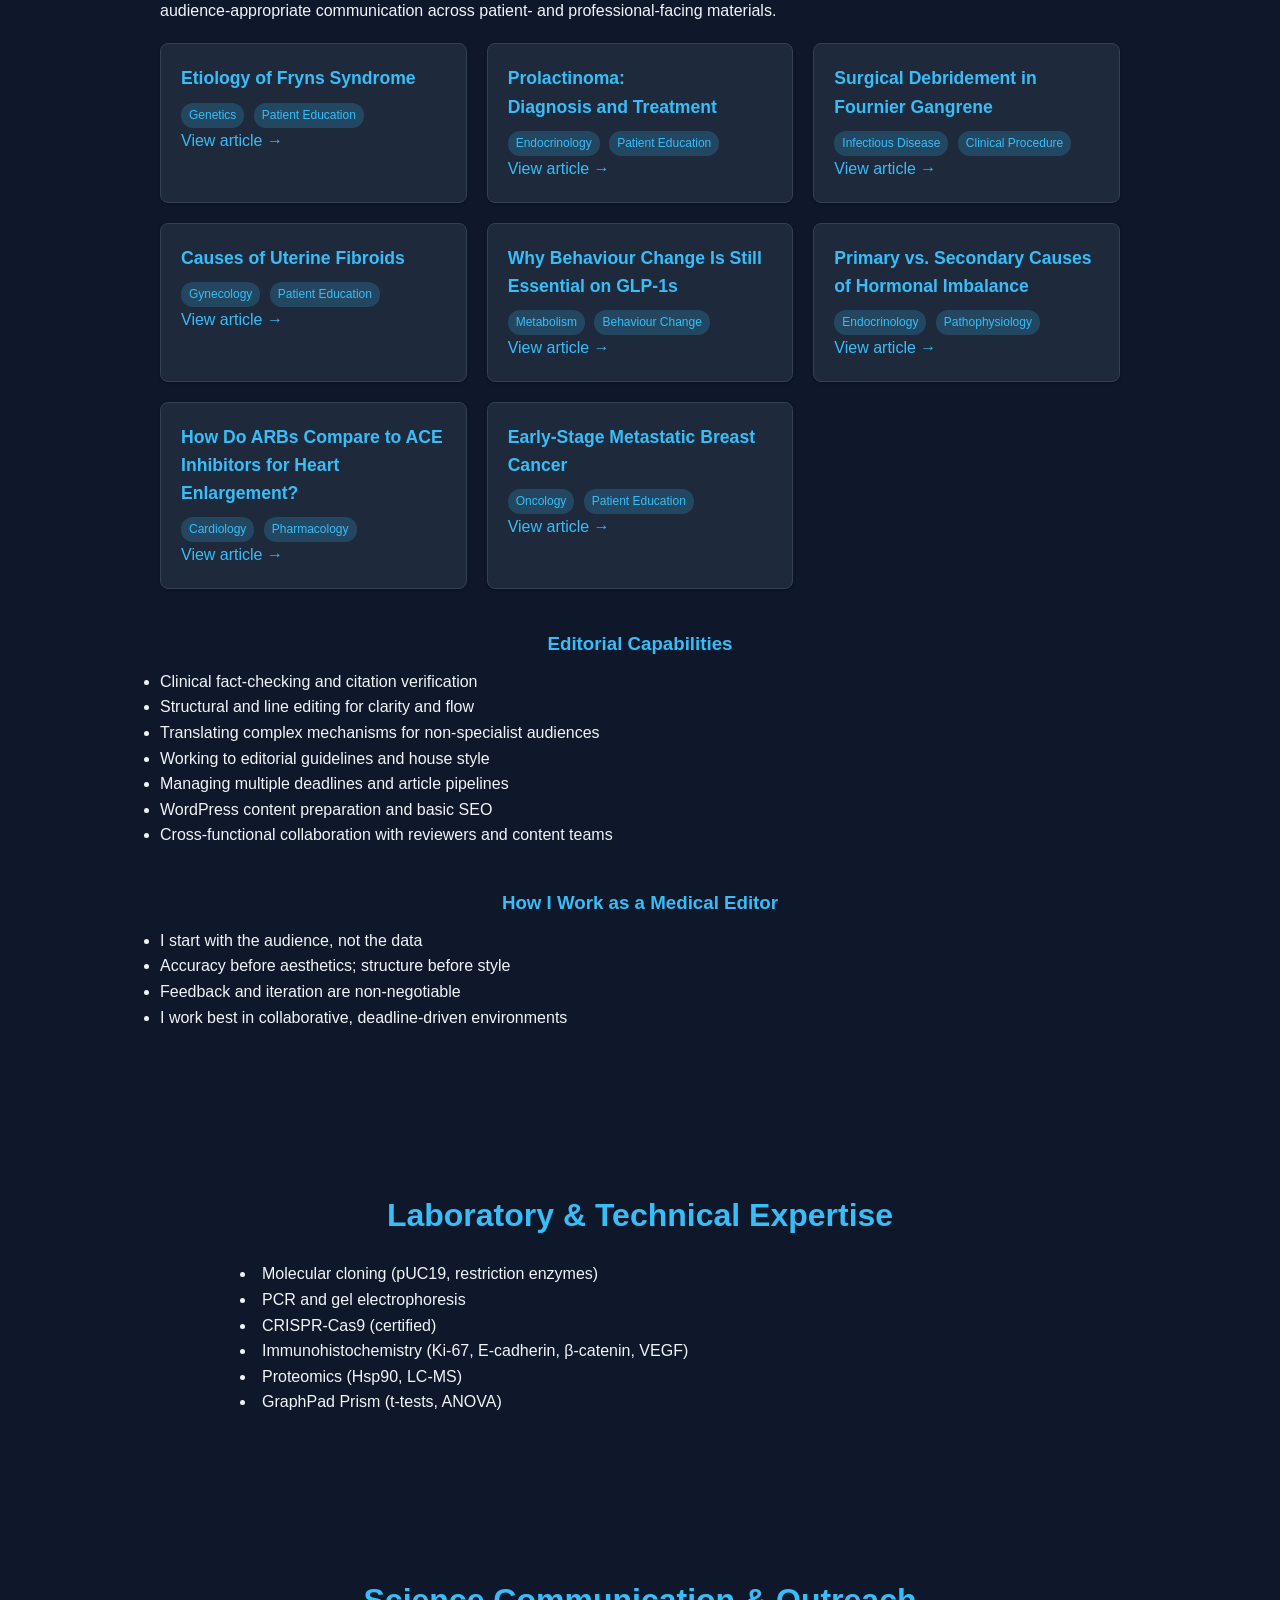
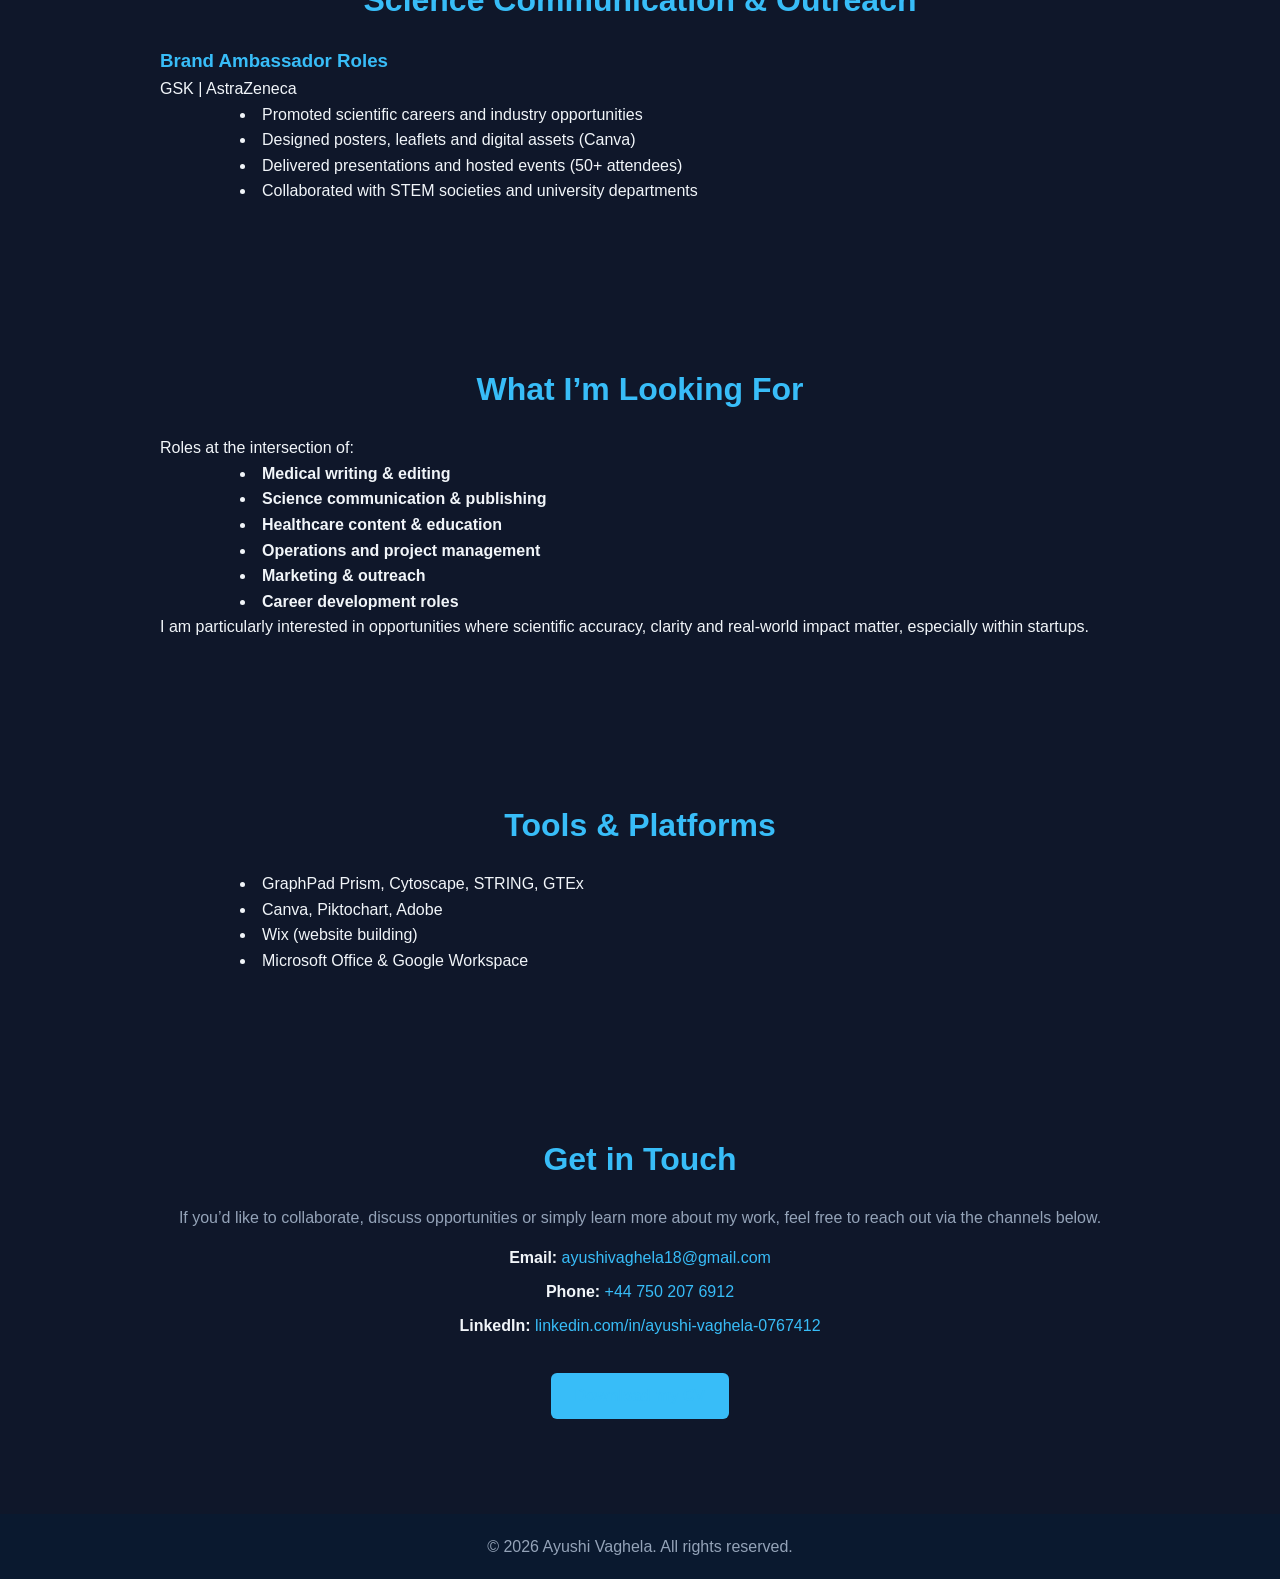
==== commit 31fe7321: "Update index.html with accurate professional experience titles, improved CV button, and updated 'Wha" ====
--- a/index.html
+++ b/index.html
@@ -67,7 +67,7 @@
   <section id="experience" class="section experience">
     <h2>Professional Experience</h2>
     <div class="experience-item">
-      <h3>Compliance&nbsp;Operations&nbsp;Coordinator – WMG (Warwick Manufacturing Group)</h3>
+      <h3>Compliance&nbsp;Operations&nbsp;Coordinator – WMG (Warwick Manufacturing Group) – Warwick,&nbsp;Warwickshire</h3>
       <p class="date">Sep&nbsp;2025&nbsp;–&nbsp;Jan&nbsp;2026</p>
       <ul>
         <li>Managed the Innaxys asset database, verifying manufacturer and supplier certifications, including international vendors.</li>
@@ -79,7 +79,7 @@
     </div>
 
     <div class="experience-item">
-      <h3>Medical&nbsp;Editor (Intern) – Klarity&nbsp;Health</h3>
+      <h3>Medical&nbsp;Editor (Intern) – Klarity&nbsp;Health – Remote</h3>
       <p class="date">Mar&nbsp;2025&nbsp;–&nbsp;Sep&nbsp;2025</p>
       <ul>
         <li>Contributed to the review and editorial refinement of over 3 medical articles weekly.</li>
@@ -90,7 +90,7 @@
     </div>
 
     <div class="experience-item">
-      <h3>Project&nbsp;Operations&nbsp;Technician – University&nbsp;of&nbsp;Warwick</h3>
+      <h3>Project&nbsp;Operations&nbsp;Technician – University&nbsp;of&nbsp;Warwick – Warwick,&nbsp;Warwickshire</h3>
       <p class="date">Oct&nbsp;2024&nbsp;–&nbsp;Sep&nbsp;2025</p>
       <ul>
         <li>Implemented the LabCup system for lab operations, improving chemical inventory efficiency by 45% across 20+ research groups.</li>
@@ -101,7 +101,7 @@
     </div>
 
     <div class="experience-item">
-      <h3>Assessment&nbsp;Operations&nbsp;Assistant – University&nbsp;of&nbsp;Leicester</h3>
+      <h3>Assessment&nbsp;Operations&nbsp;Assistant – University&nbsp;of&nbsp;Leicester – Leicester</h3>
       <p class="date">Jun&nbsp;2024&nbsp;–&nbsp;Jul&nbsp;2024</p>
       <ul>
         <li>Owned end‑to‑end coordination of 120+ patient simulators, including training status, payments, personal data records and compliance documentation.</li>
@@ -112,7 +112,7 @@
     </div>
 
     <div class="experience-item">
-      <h3>Marketing&nbsp;&amp;&nbsp;Events&nbsp;Assistant – AstraZeneca (On‑Campus Promotions)</h3>
+      <h3>Marketing&nbsp;&amp;&nbsp;Events&nbsp;Assistant – AstraZeneca (On‑Campus Promotions) – Leicester</h3>
       <p class="date">Jun&nbsp;2022&nbsp;–&nbsp;Apr&nbsp;2024</p>
       <ul>
         <li>Represented AstraZeneca as a long‑term campus marketing lead across 2 academic years, selected and reappointed based on performance.</li>
@@ -125,7 +125,7 @@
     </div>
 
     <div class="experience-item">
-      <h3>Project&nbsp;Coordinator – University&nbsp;of&nbsp;Leicester (Career Department)</h3>
+      <h3>Project&nbsp;Coordinator – University&nbsp;of&nbsp;Leicester (Career Department) – Leicester</h3>
       <p class="date">Oct&nbsp;2023&nbsp;–&nbsp;Dec&nbsp;2023</p>
       <ul>
         <li>Worked with Leicester Graduate City Project stakeholders to understand how the university partners with local start‑ups to deliver micro‑internships.</li>
@@ -135,7 +135,7 @@
     </div>
 
     <div class="experience-item">
-      <h3>Outreach&nbsp;Marketing&nbsp;Coordinator – University&nbsp;of&nbsp;Leicester (Student’s&nbsp;Union)</h3>
+      <h3>Outreach&nbsp;Marketing&nbsp;Coordinator – University&nbsp;of&nbsp;Leicester (Student’s&nbsp;Union) – Leicester</h3>
       <p class="date">Sep&nbsp;2022&nbsp;–&nbsp;May&nbsp;2023</p>
       <ul>
         <li>Supported delivery of careers fairs and employability events, managing registrations, attendee flow and on‑site coordination.</li>
@@ -145,7 +145,7 @@
     </div>
 
     <div class="experience-item">
-      <h3>Marketing&nbsp;Intern (Career Development Services) – University&nbsp;of&nbsp;Leicester</h3>
+      <h3>Marketing&nbsp;Intern (Career Development Services) – University&nbsp;of&nbsp;Leicester – Leicester</h3>
       <p class="date">Jul&nbsp;2022&nbsp;–&nbsp;Aug&nbsp;2022</p>
       <ul>
         <li>Developed the Experiential&nbsp;Maps project, creating a structured student guide for academic and career progression.</li>
@@ -157,7 +157,7 @@
     </div>
 
     <div class="experience-item">
-      <h3>Campus&nbsp;Marketing&nbsp;Assistant – GlaxoSmithKline (On‑Campus Promotions)</h3>
+      <h3>Campus&nbsp;Marketing&nbsp;Assistant – GlaxoSmithKline (On‑Campus Promotions) – Leicester</h3>
       <p class="date">Sep&nbsp;2021&nbsp;–&nbsp;Dec&nbsp;2021</p>
       <ul>
         <li>Supported delivery of short‑term recruitment marketing campaigns during a single academic semester.</li>
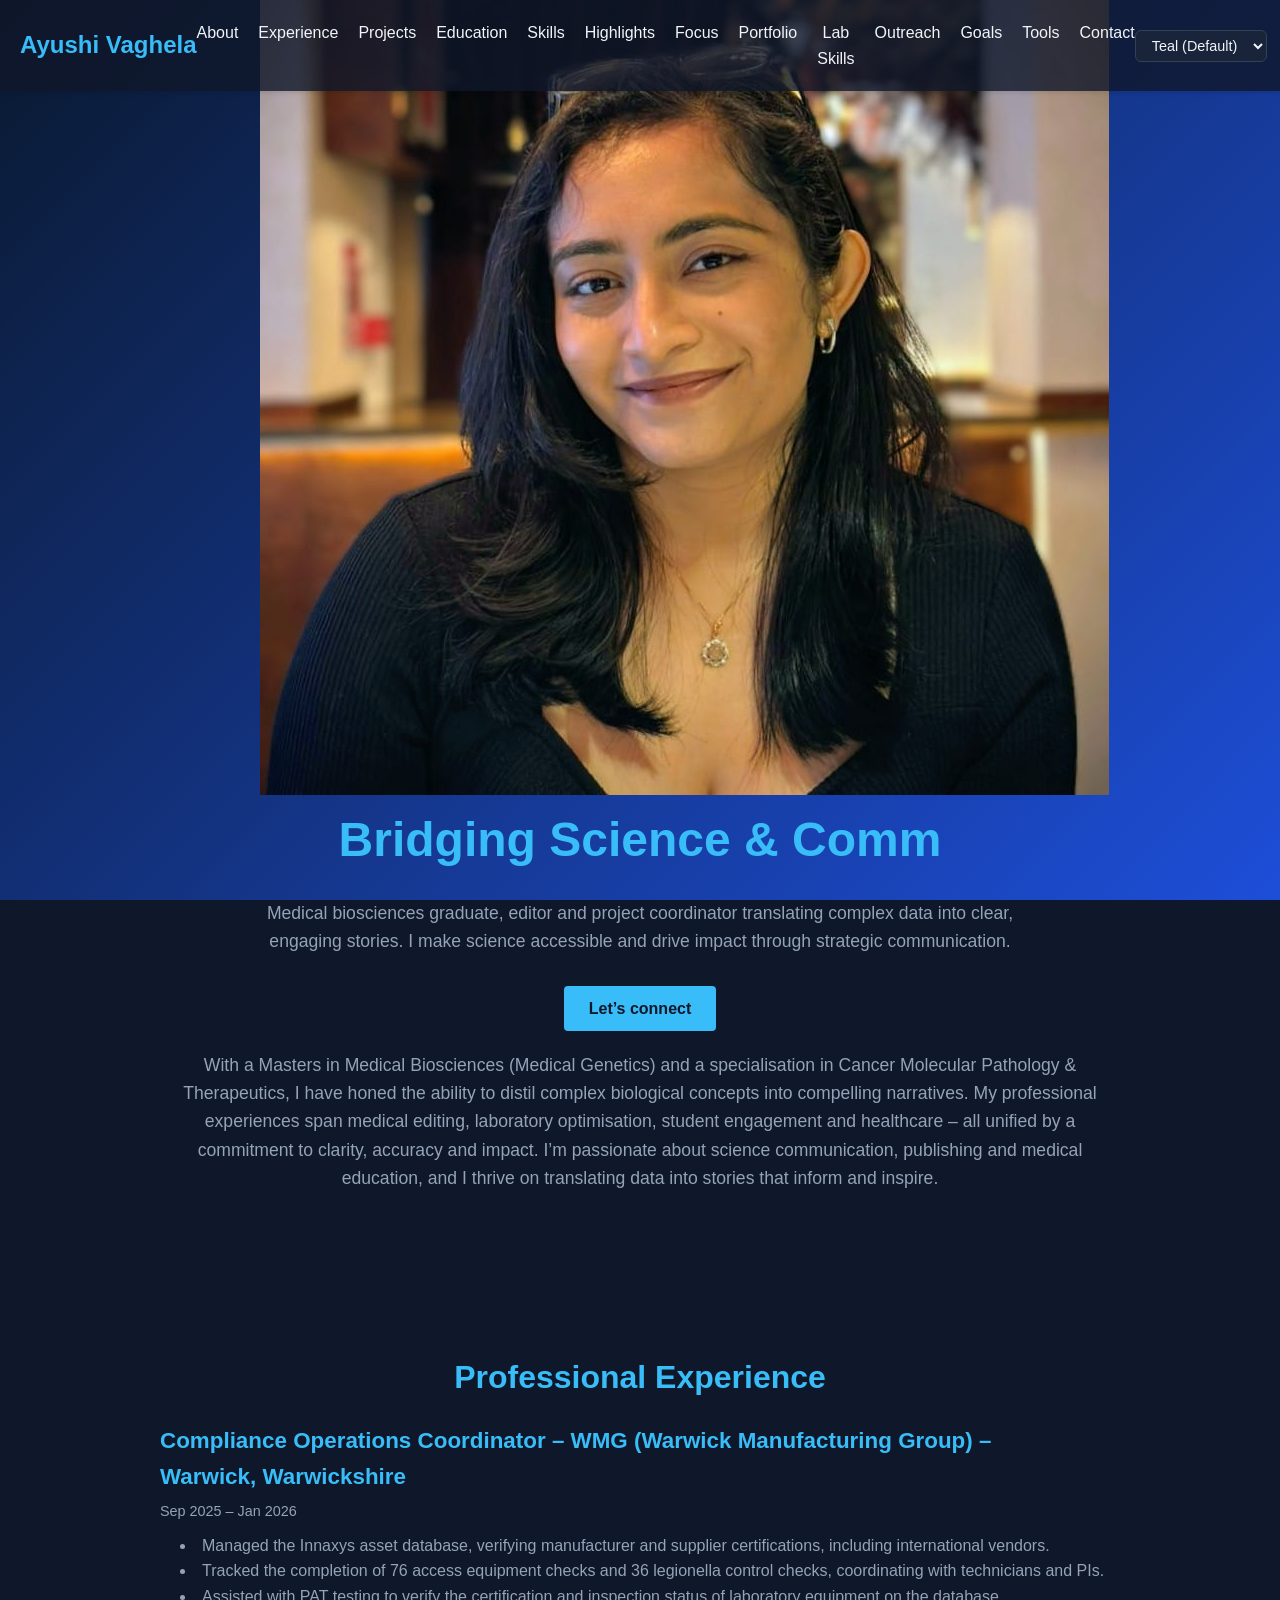
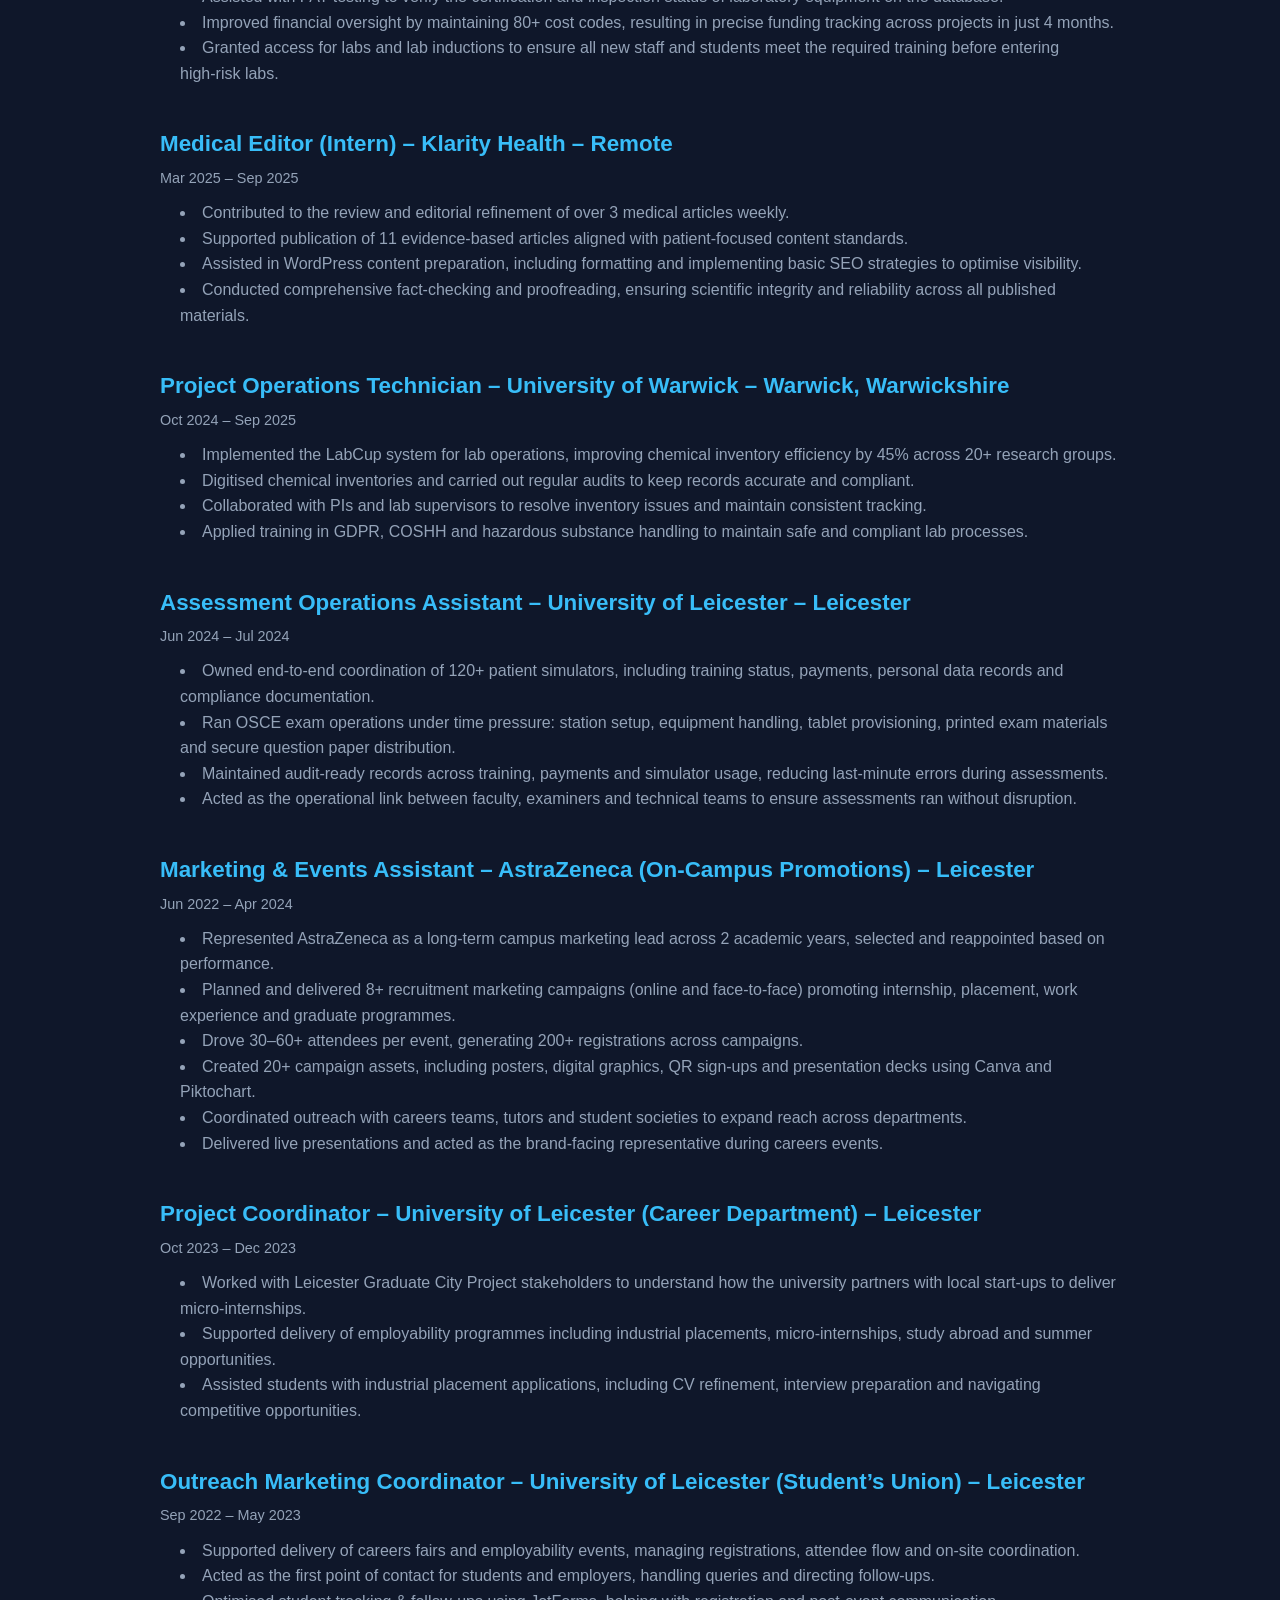
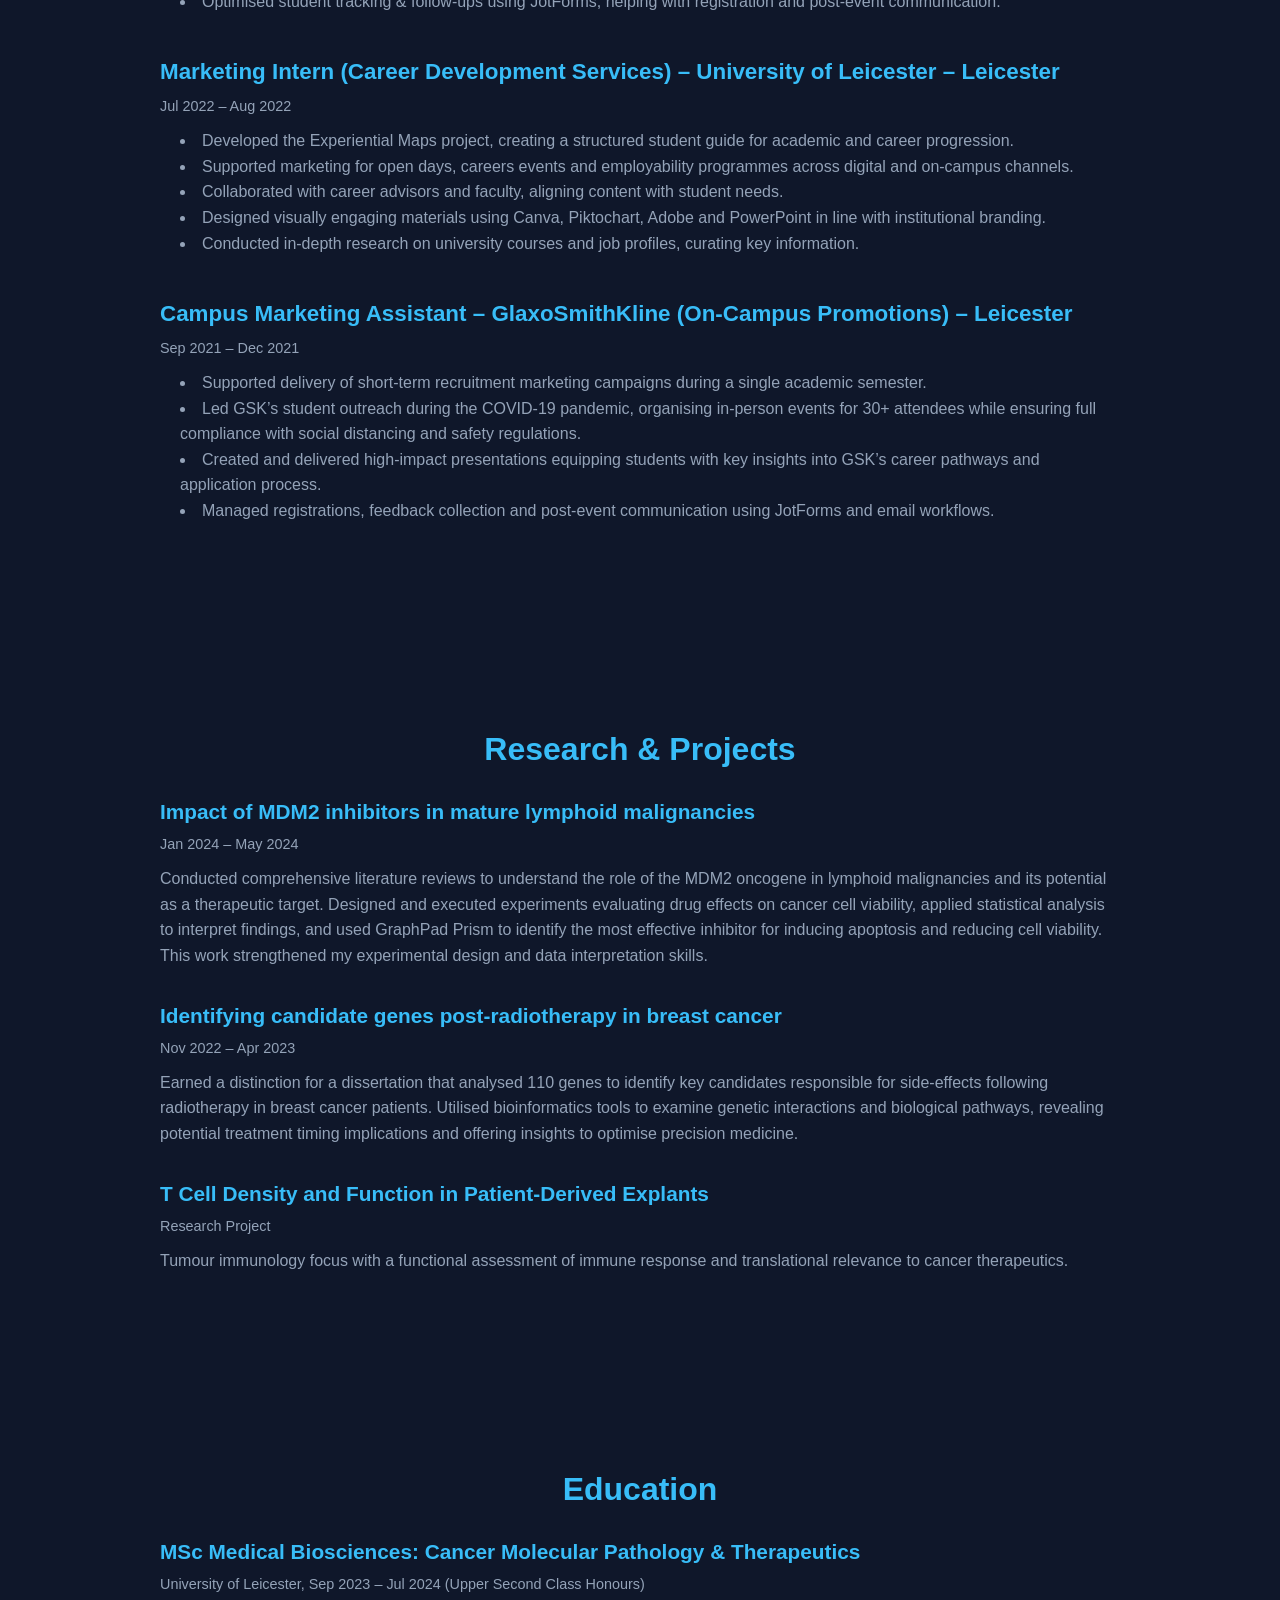
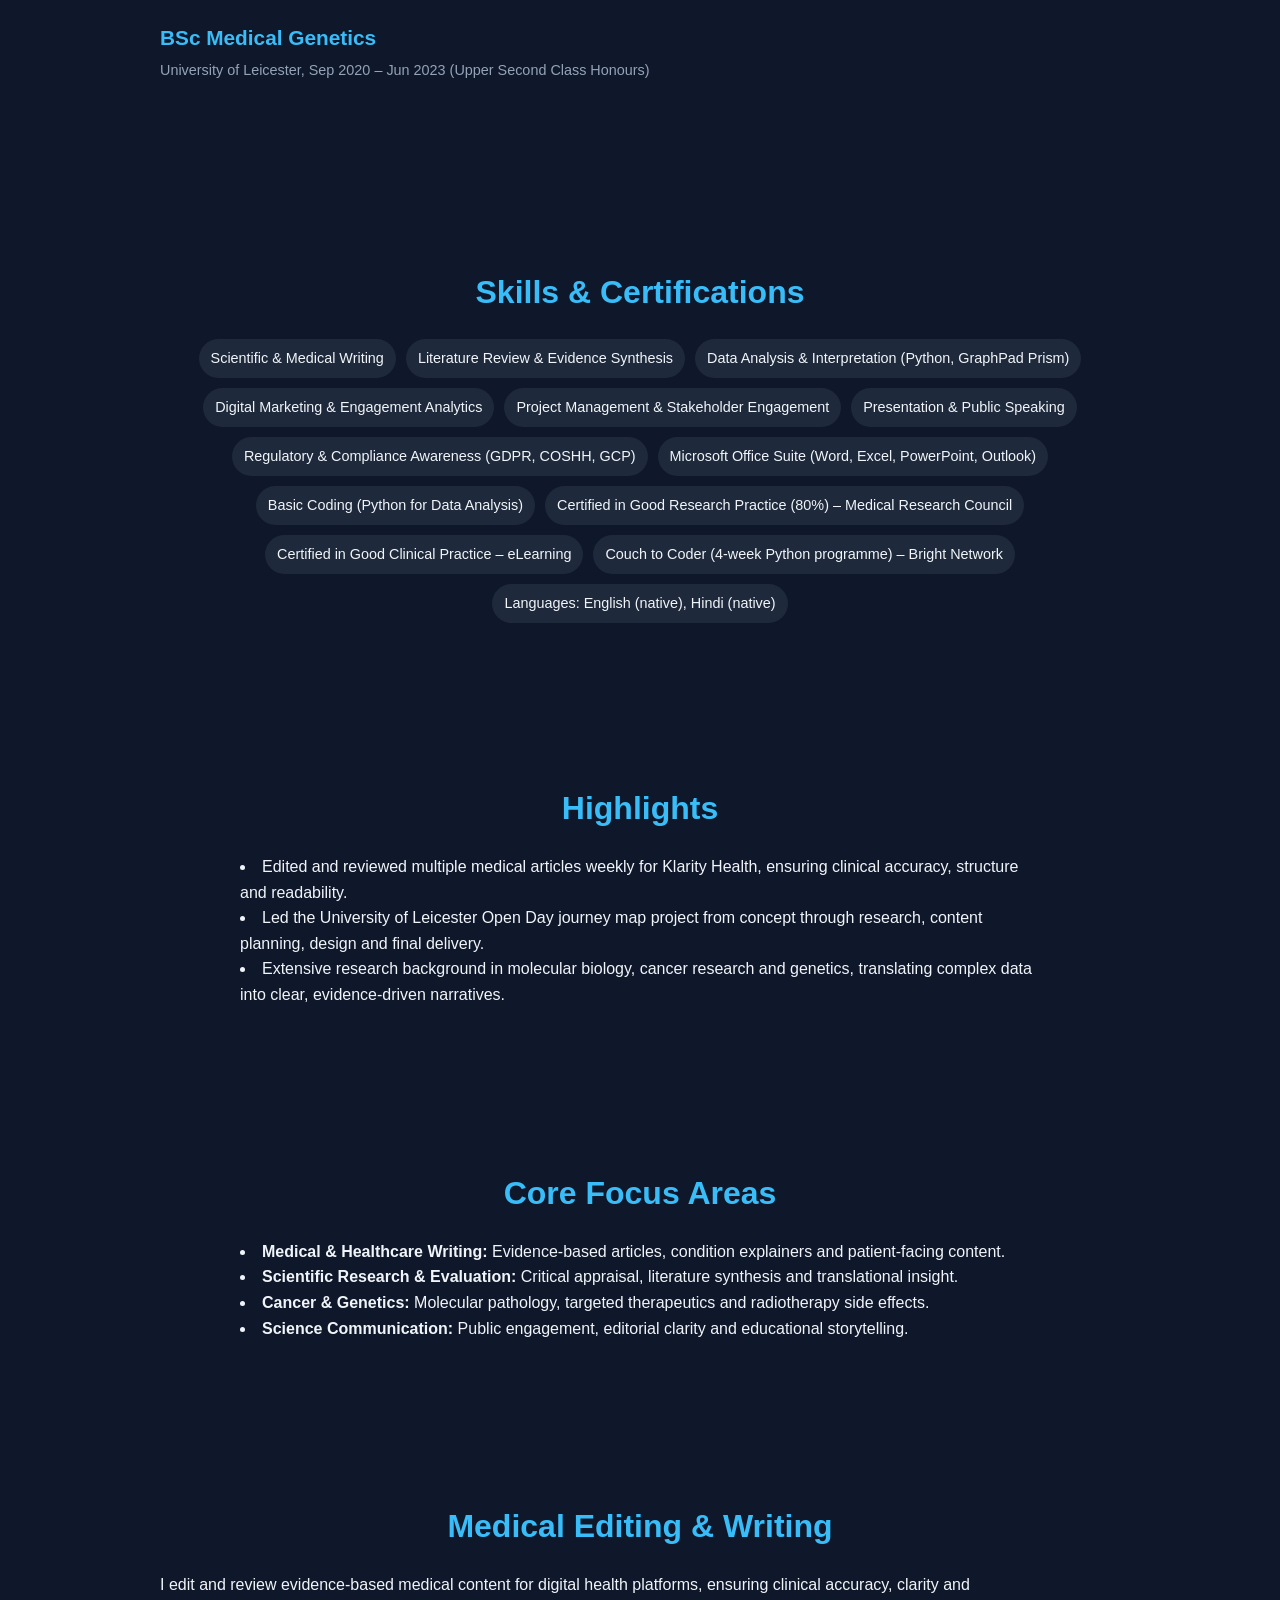
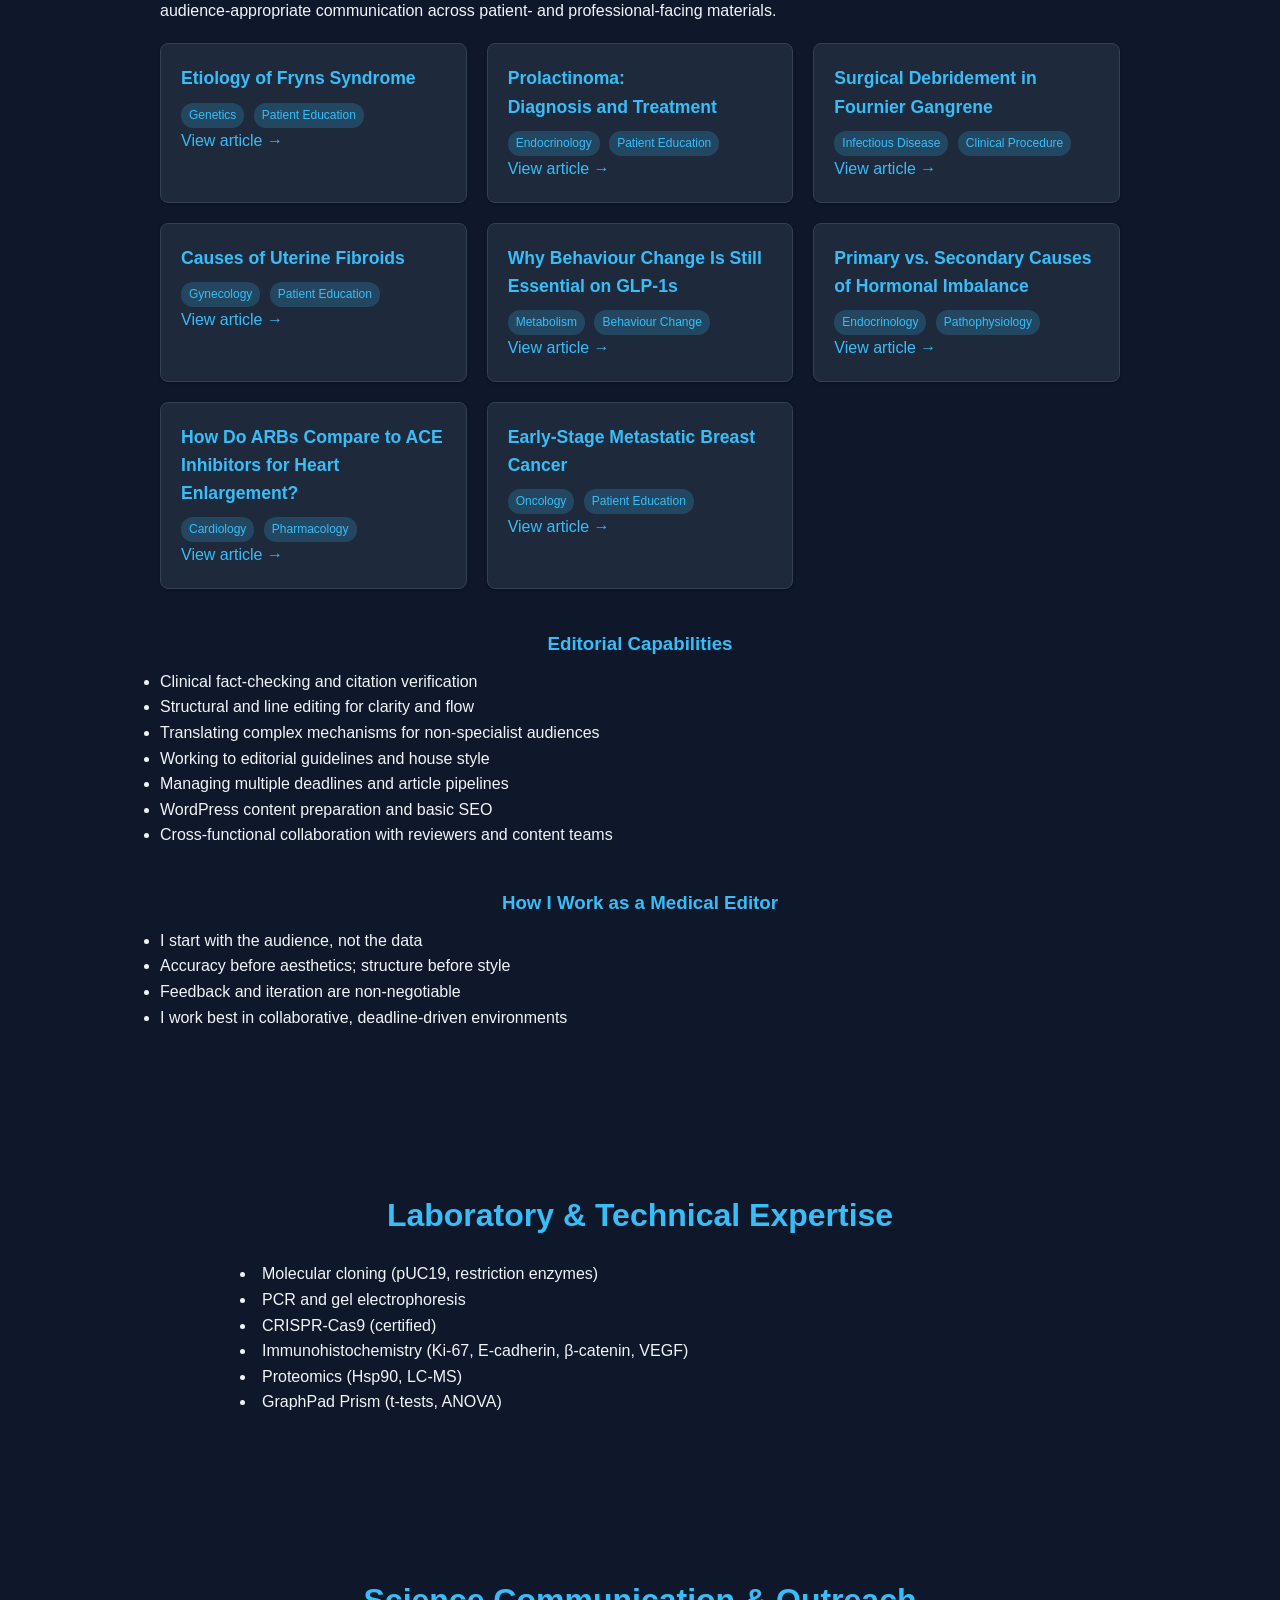
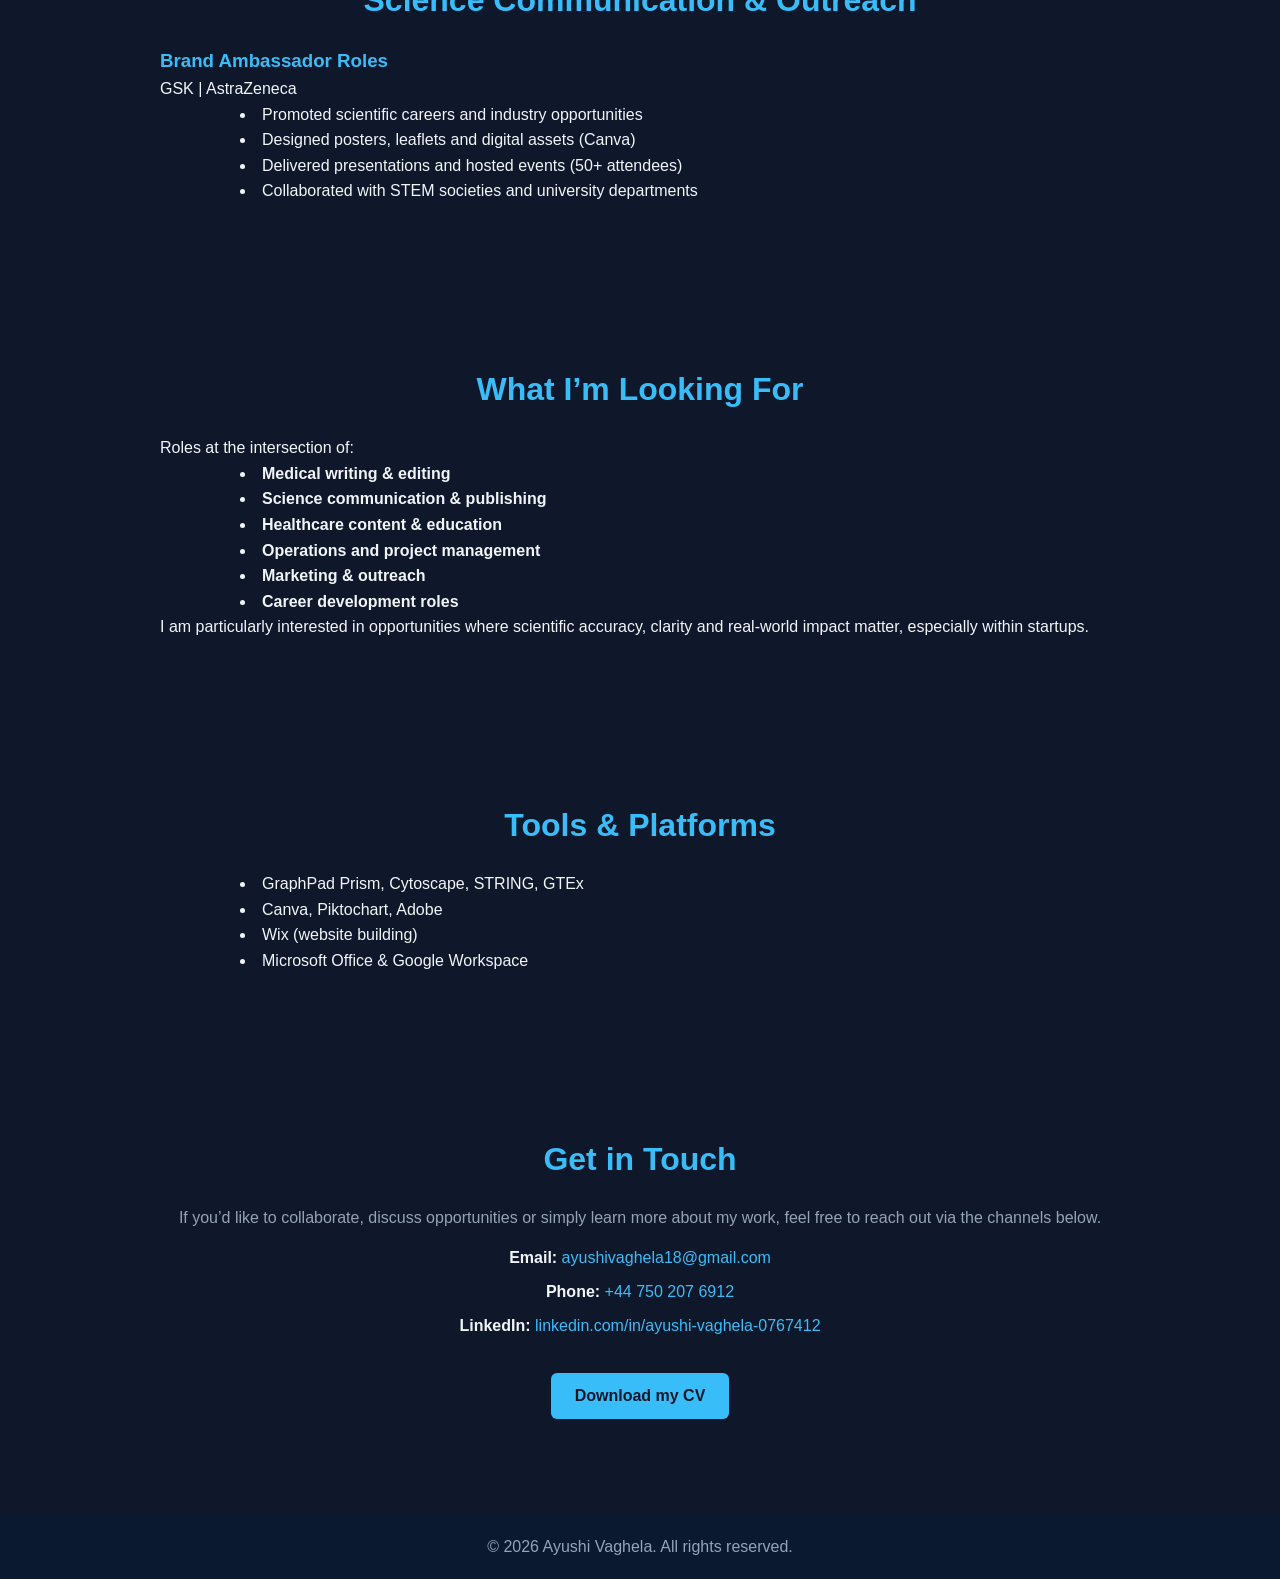
==== commit b98df52f: "Add blue-based theme selector, local storage persistence, and profile image to hero section" ====
--- a/index.html
+++ b/index.html
@@ -1,5 +1,5 @@
 <!DOCTYPE html>
-<html lang="en">
+<html lang="en" data-theme="teal">
 <head>
   <meta charset="UTF-8" />
   <meta name="viewport" content="width=device-width, initial-scale=1.0" />
@@ -34,8 +34,16 @@
         <li><a href="#tools">Tools</a></li>
         <li><a href="#contact">Contact</a></li>
       </ul>
+      <select id="theme-select" aria-label="Select colour theme" class="theme-select">
+        <option value="teal">Teal (Default)</option>
+        <option value="azure">Azure</option>
+        <option value="sapphire">Sapphire</option>
+        <option value="cyan">Cyan</option>
+        <option value="navy">Navy</option>
+      </select>
     </nav>
     <div class="hero-content">
+      <img src="assets/img/profile.jpg" alt="Ayushi Vaghela" class="profile-img" />
       <!-- The headline will be typed character‑by‑character via JavaScript. -->
       <h1><span id="typed-text"></span></h1>
       <p class="hero-subtitle">
--- a/assets/css/style.css
+++ b/assets/css/style.css
@@ -12,7 +12,8 @@
   Adjust these values to fine‑tune the mood of the design.  The
   accent colours are inspired by modern creative portfolios and
   scientific data visualisations. */
-:root {
+/* Default Teal */
+:root, html[data-theme="teal"] {
   --bg-color: #0f172a;
   --text-color: #f1f5f9;
   --subtext-color: #94a3b8;
@@ -20,6 +21,50 @@
   --accent-hover: #0ea5e9;
   --card-bg: #1e293b;
   --card-border: #334155;
+}
+
+/* Azure Theme */
+html[data-theme="azure"] {
+  --bg-color: #0a1128;
+  --text-color: #f8f9fa;
+  --subtext-color: #9eafc8;
+  --accent-color: #0077ff;
+  --accent-hover: #0055cc;
+  --card-bg: #101f42;
+  --card-border: #1d3557;
+}
+
+/* Sapphire Theme */
+html[data-theme="sapphire"] {
+  --bg-color: #0b132b;
+  --text-color: #f1f5f9;
+  --subtext-color: #8da9c4;
+  --accent-color: #48cae4;
+  --accent-hover: #00b4d8;
+  --card-bg: #1c2541;
+  --card-border: #3a506b;
+}
+
+/* Cyan Theme */
+html[data-theme="cyan"] {
+  --bg-color: #0f1c24;
+  --text-color: #e0f2fe;
+  --subtext-color: #7dd3fc;
+  --accent-color: #06b6d4;
+  --accent-hover: #0891b2;
+  --card-bg: #162a36;
+  --card-border: #22495e;
+}
+
+/* Navy Theme */
+html[data-theme="navy"] {
+  --bg-color: #050b14;
+  --text-color: #e2e8f0;
+  --subtext-color: #94a3b8;
+  --accent-color: #3b82f6;
+  --accent-hover: #2563eb;
+  --card-bg: #0f172a;
+  --card-border: #1e293b;
 }
 * {
   margin: 0;
@@ -54,6 +99,29 @@
   top: 0;
   z-index: 1000;
   box-shadow: 0 2px 4px rgba(0,0,0,0.1);
+}
+
+.theme-select {
+  background: rgba(30, 41, 59, 0.7);
+  color: var(--text-color);
+  border: 1px solid var(--card-border);
+  padding: 6px 12px;
+  border-radius: 6px;
+  font-size: 0.9rem;
+  outline: none;
+  cursor: pointer;
+  transition: all 0.3s ease;
+  backdrop-filter: blur(4px);
+}
+
+.theme-select:hover {
+  border-color: var(--accent-color);
+  background: rgba(30, 41, 59, 0.9);
+}
+
+.theme-select option {
+  background: var(--bg-color);
+  color: var(--text-color);
 }
 
 .logo {
@@ -252,7 +320,8 @@
   font-size: 1rem;
 }
 
-.contact a {
+/* Style contact links, excluding the CV download button to avoid overriding its text colour */
+.contact a:not(.download-cv) {
   color: var(--accent-color);
   text-decoration: none;
 }
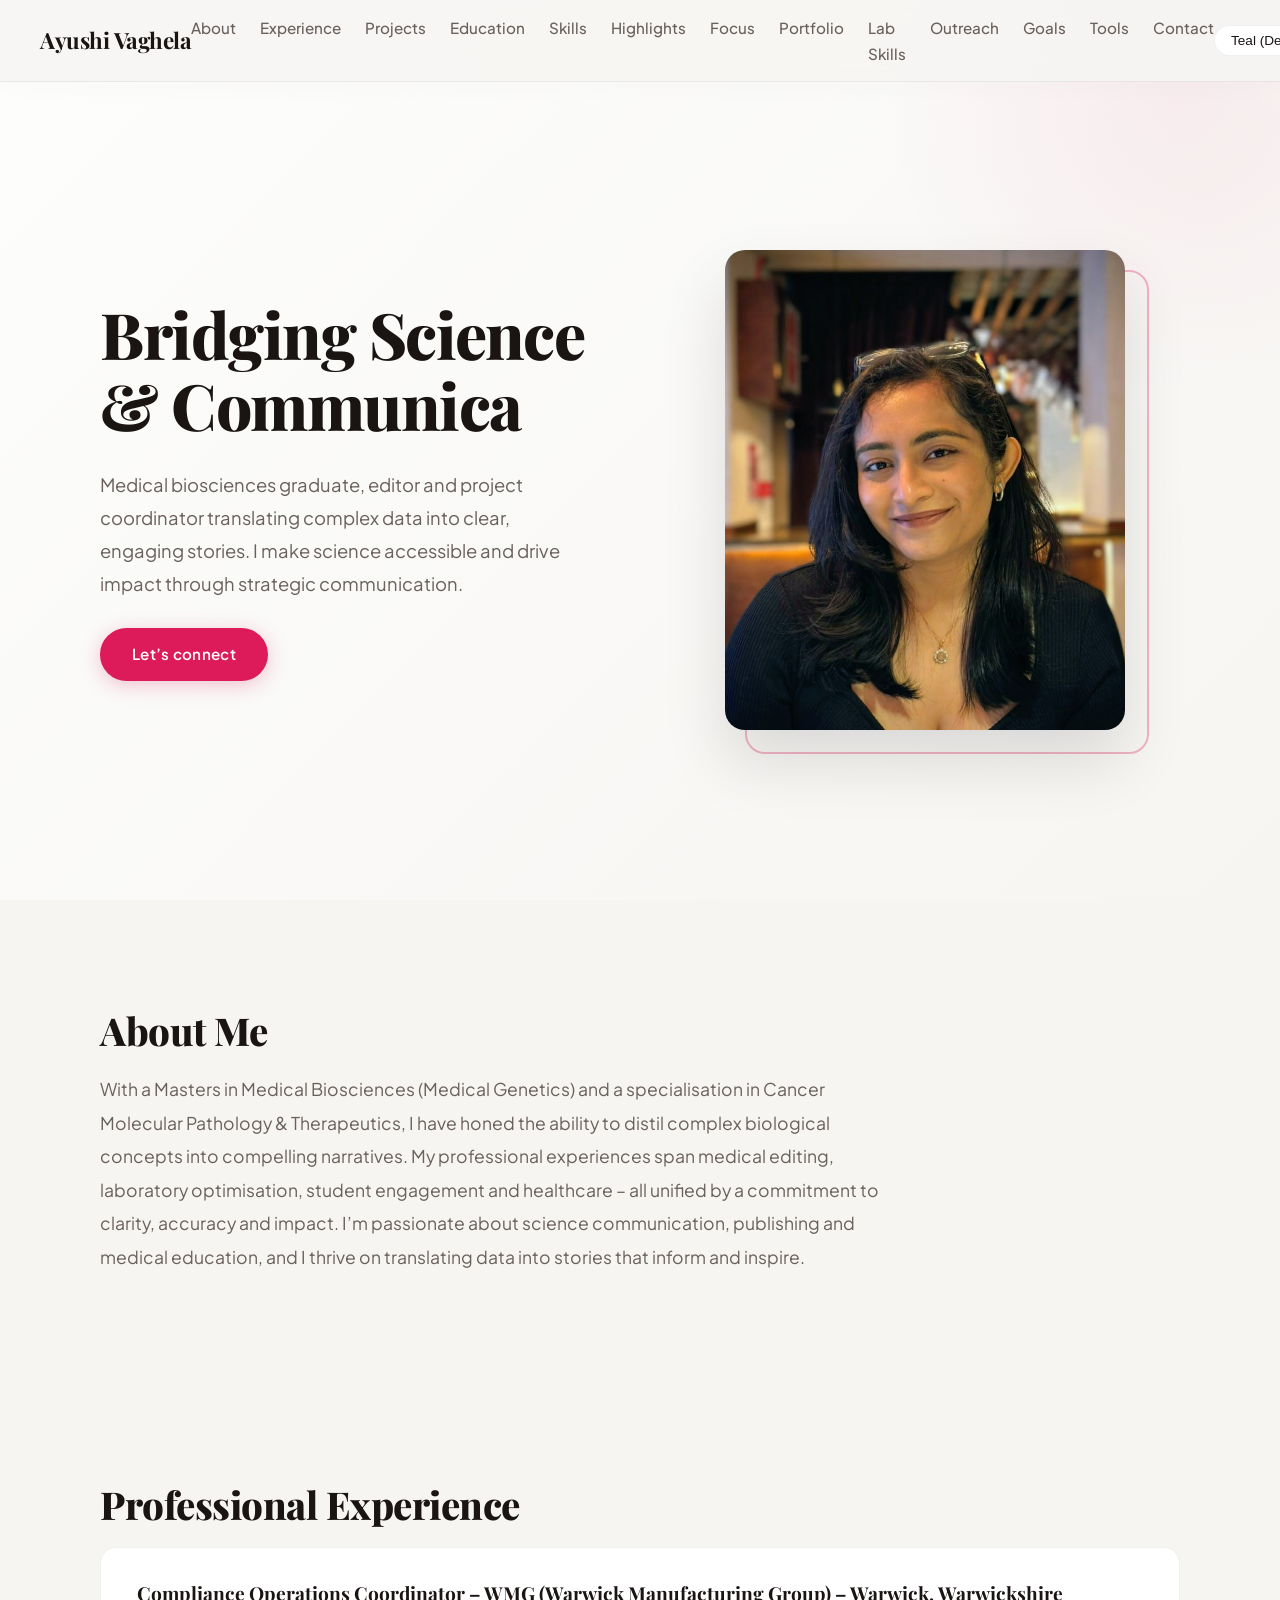
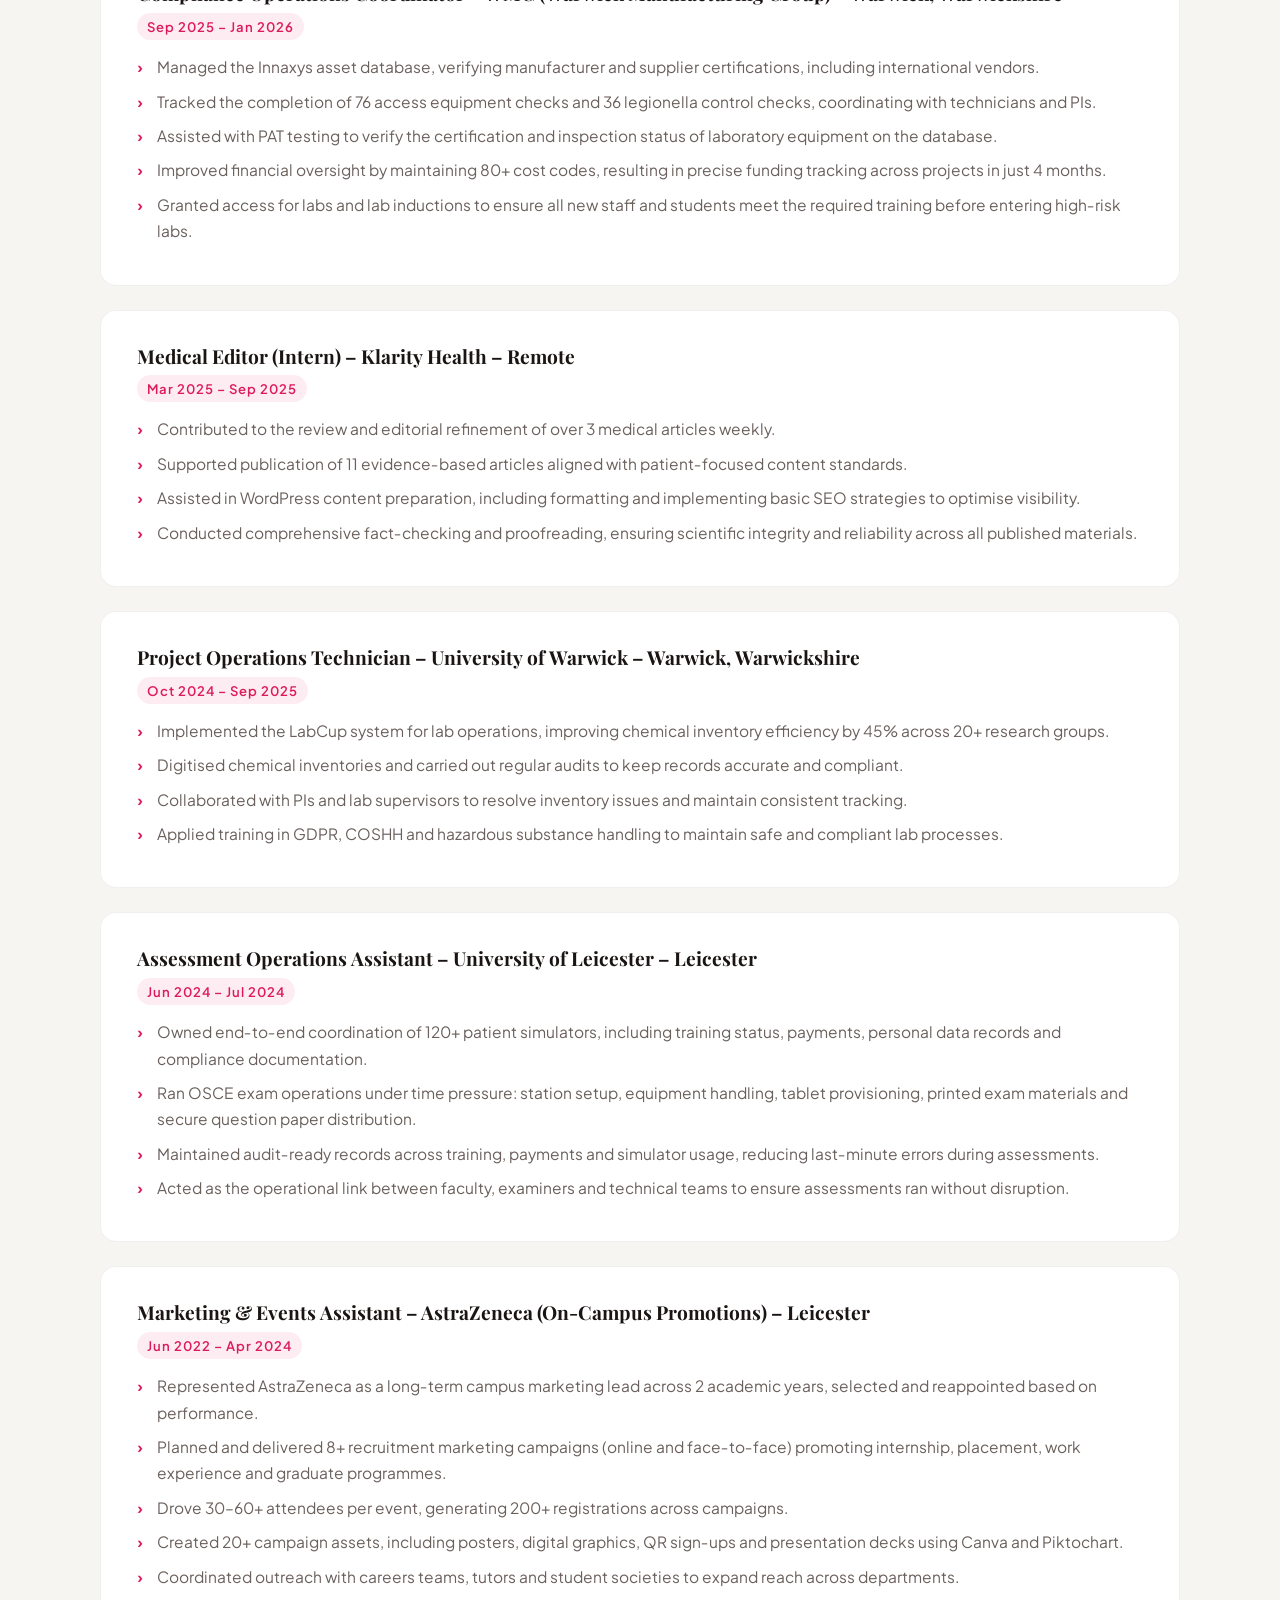
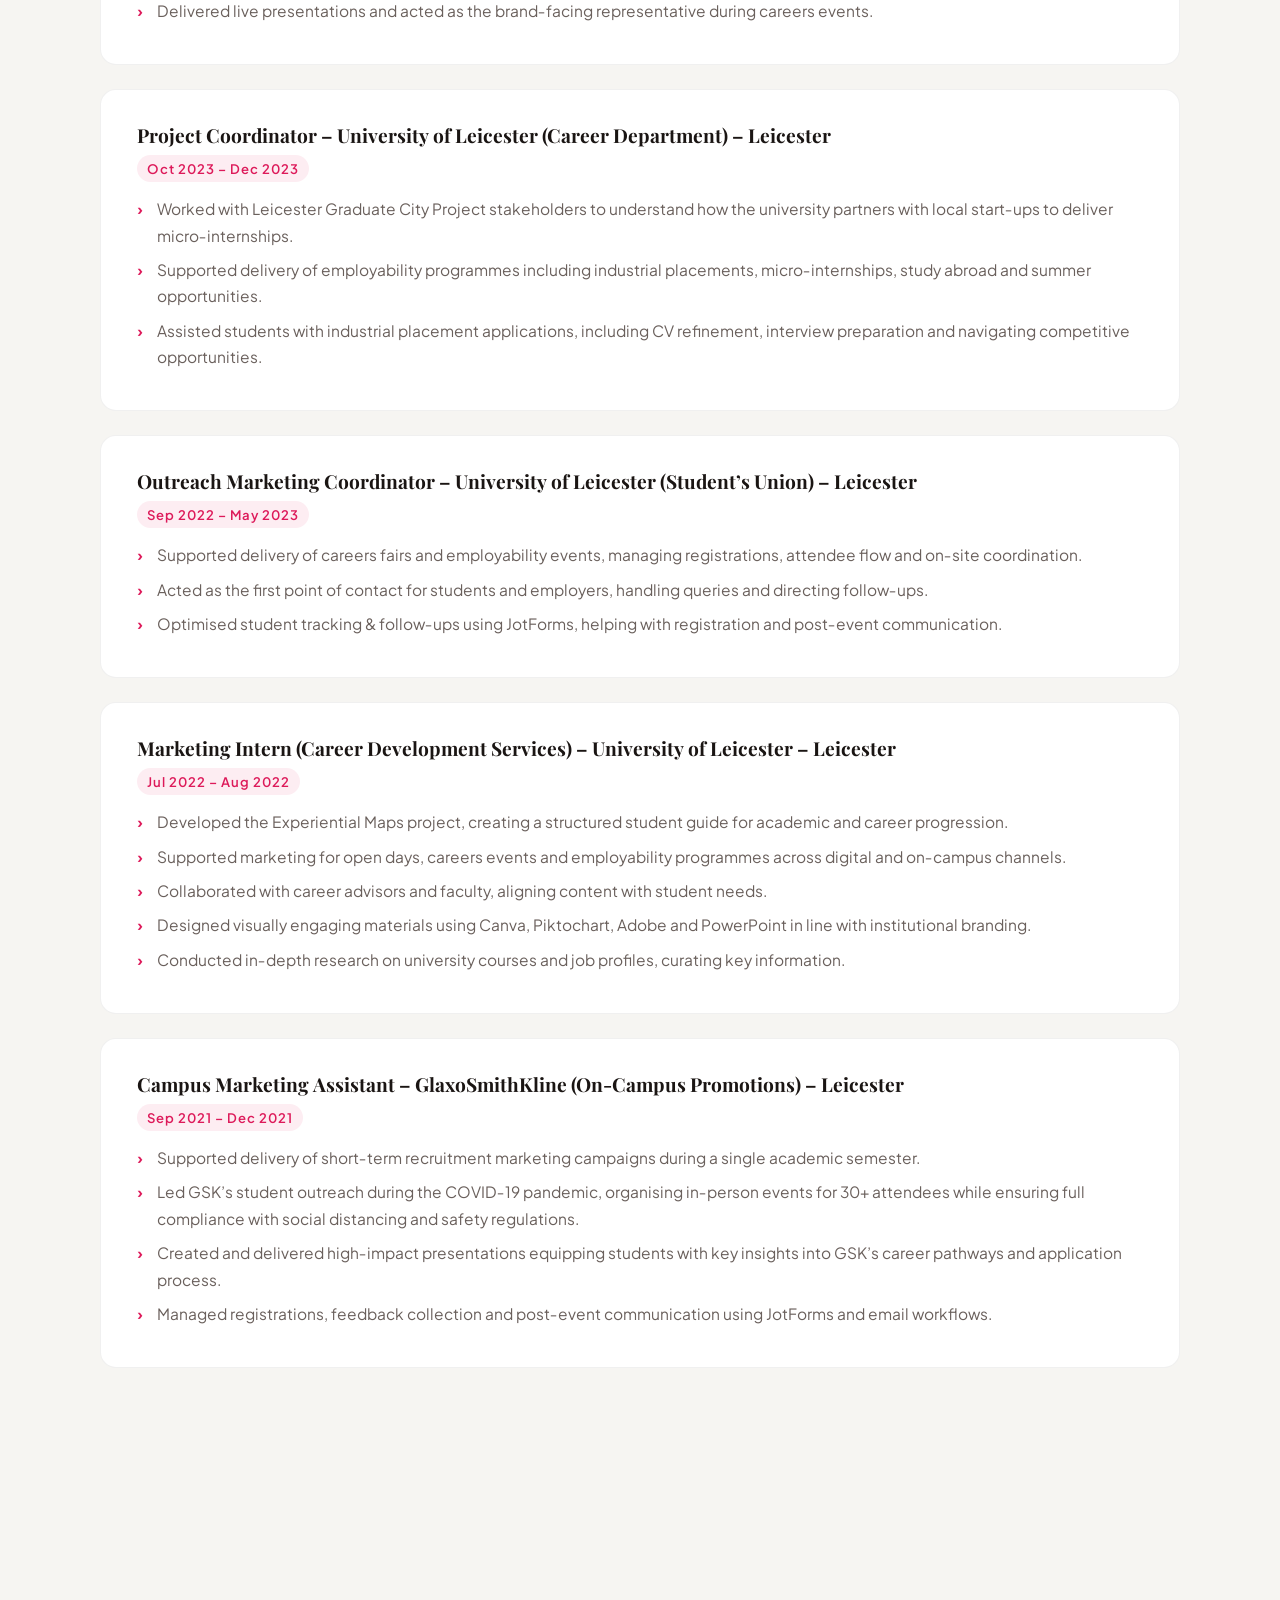
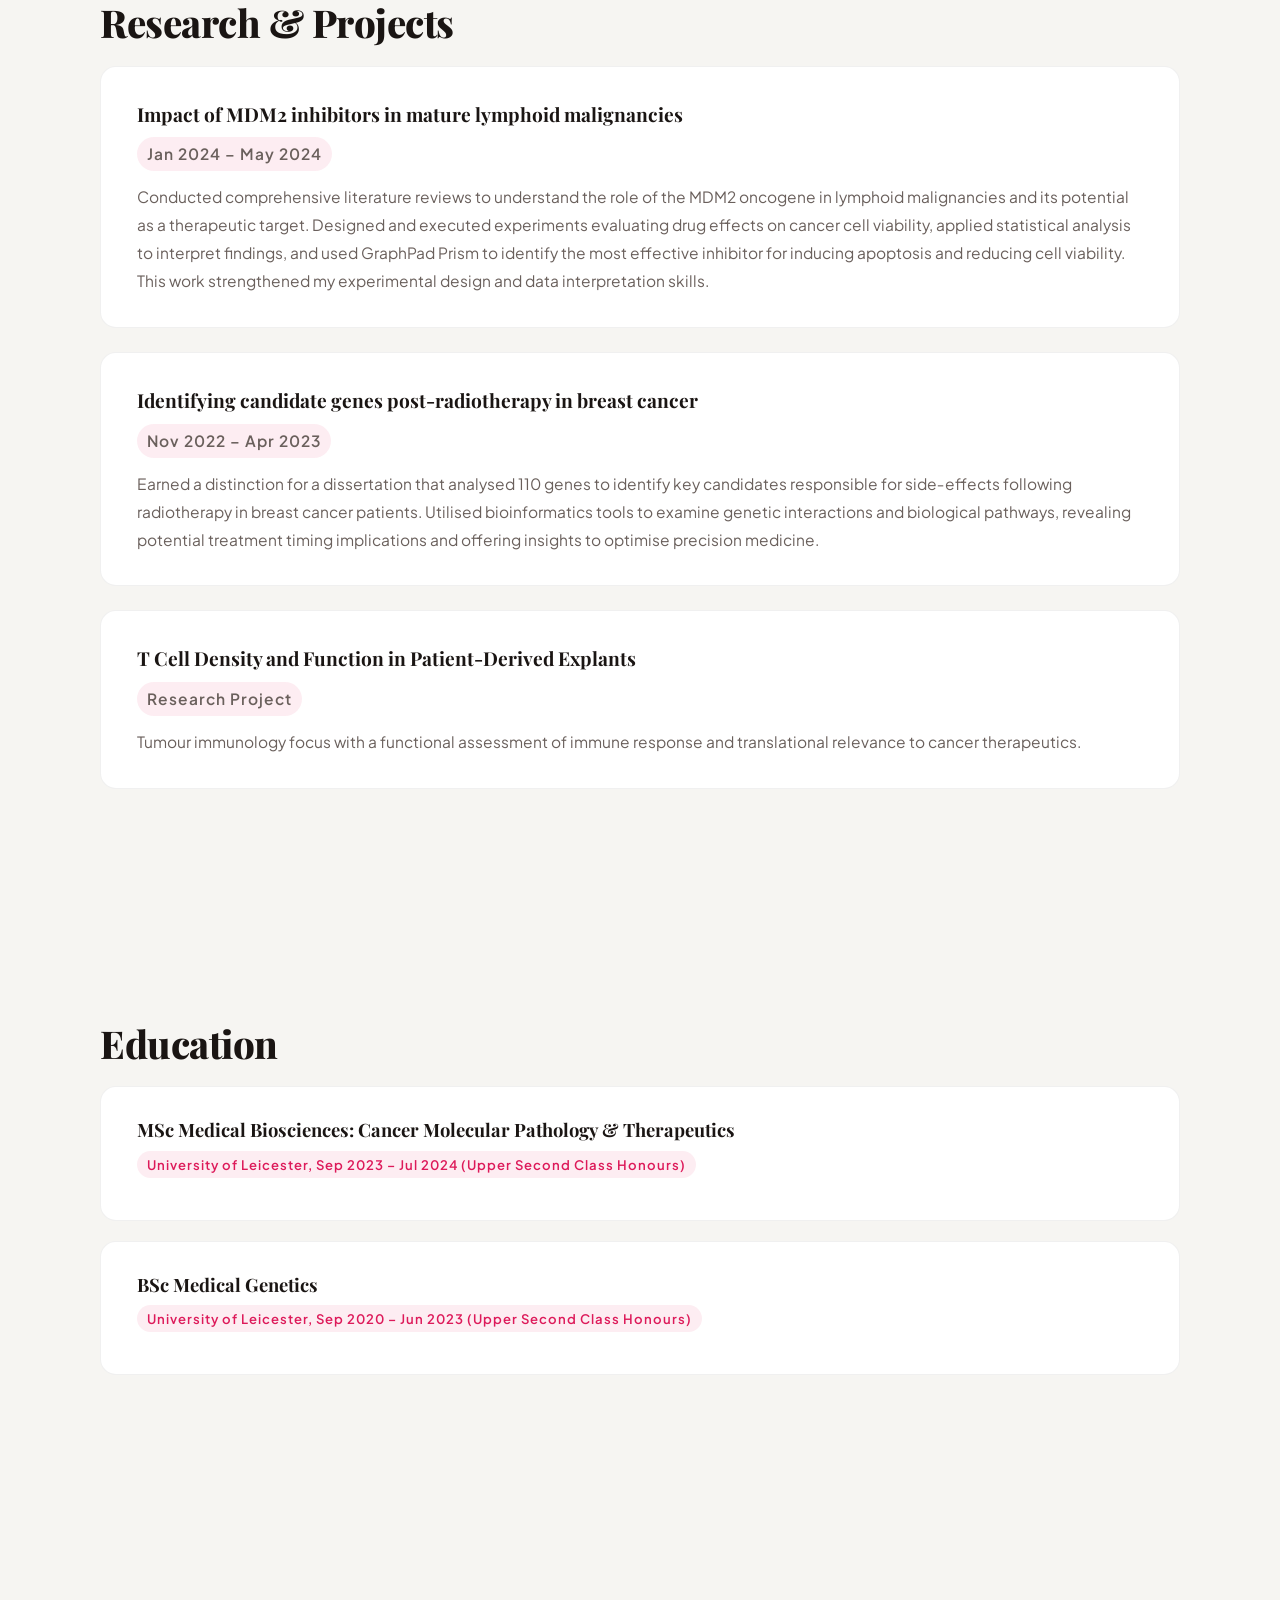
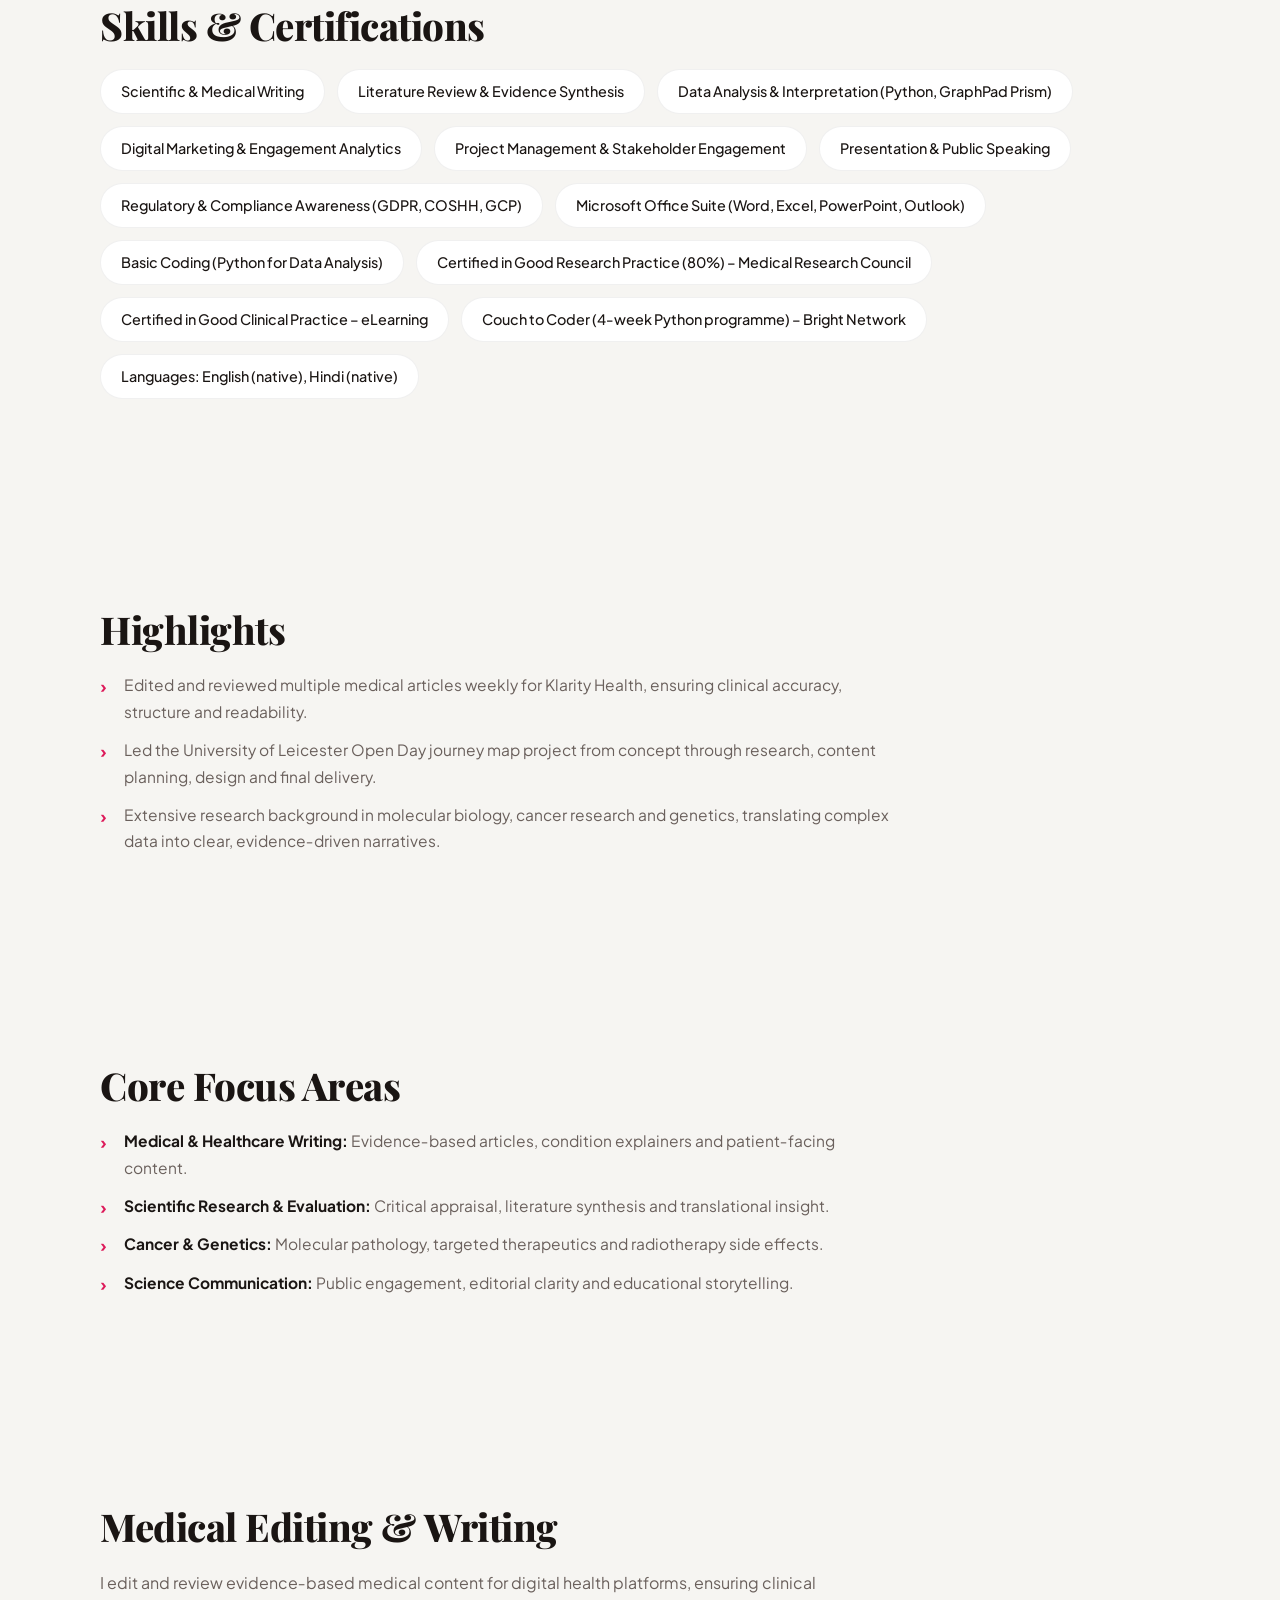
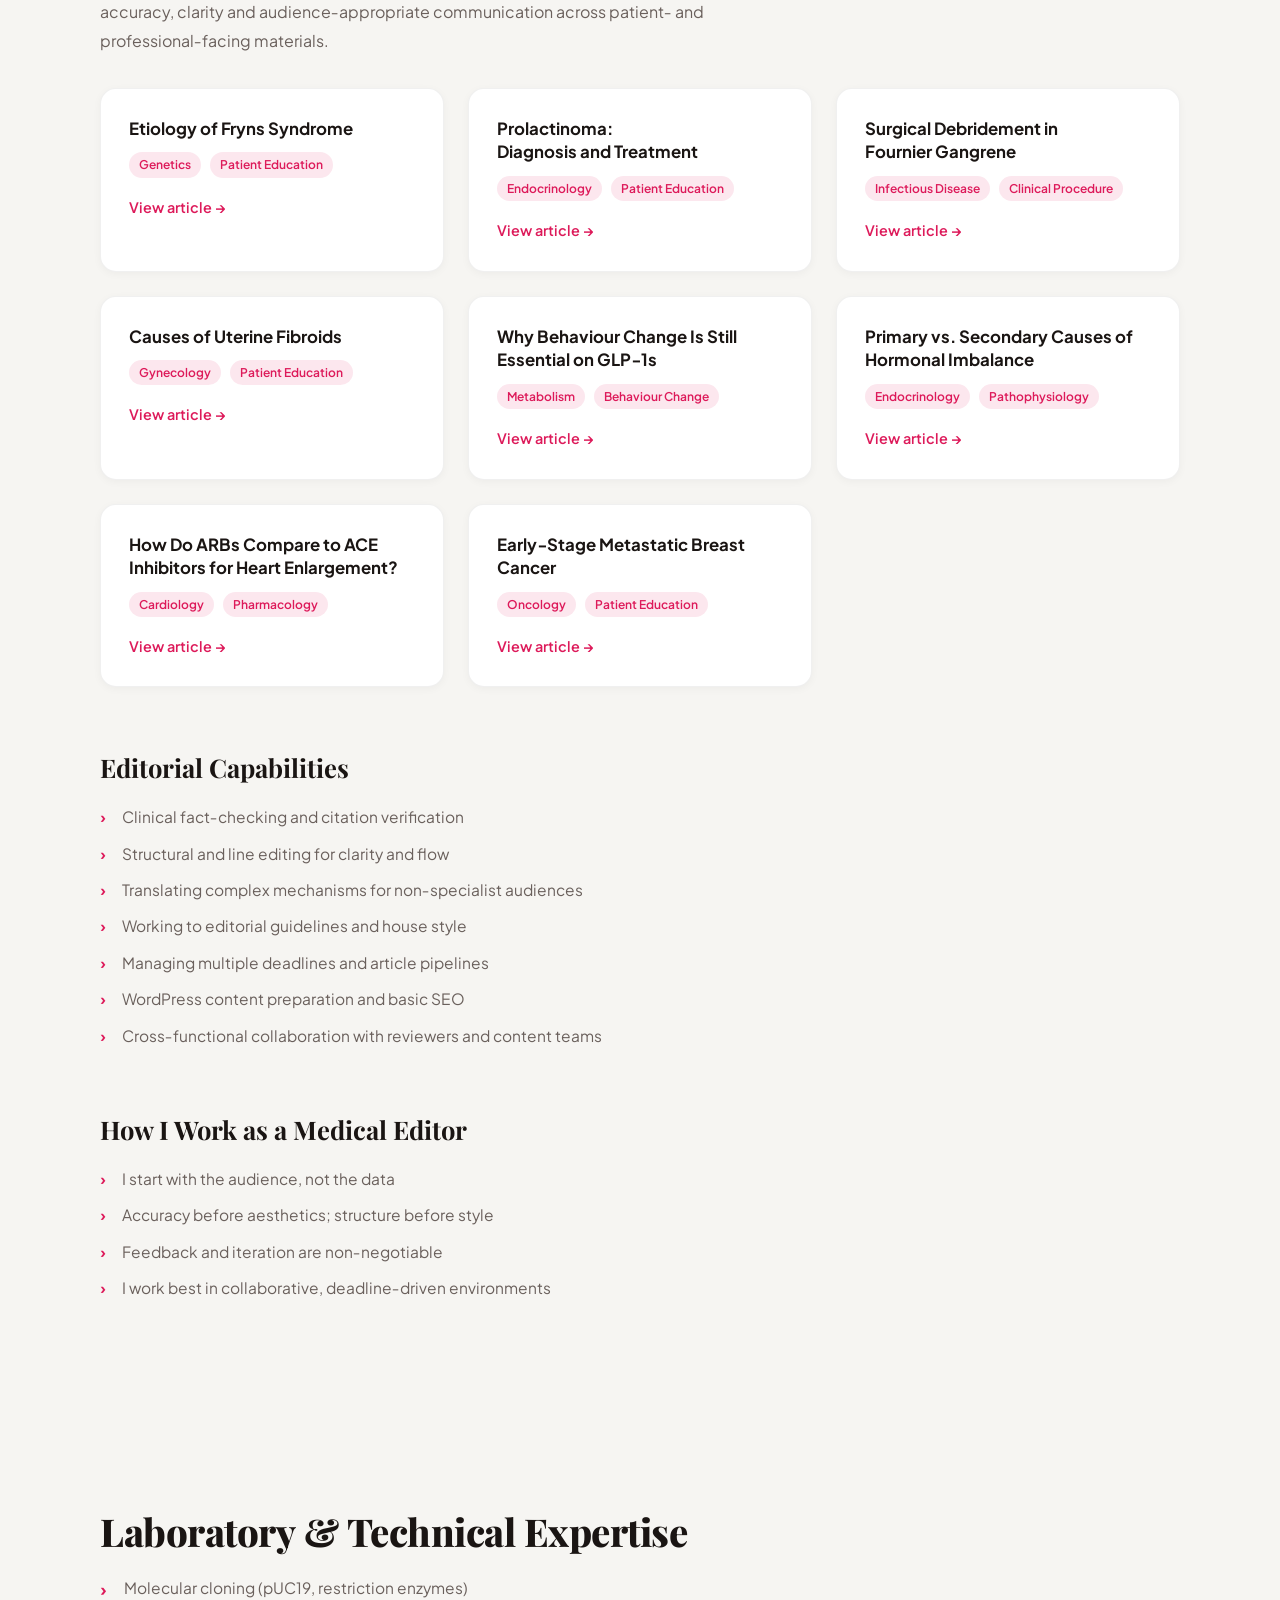
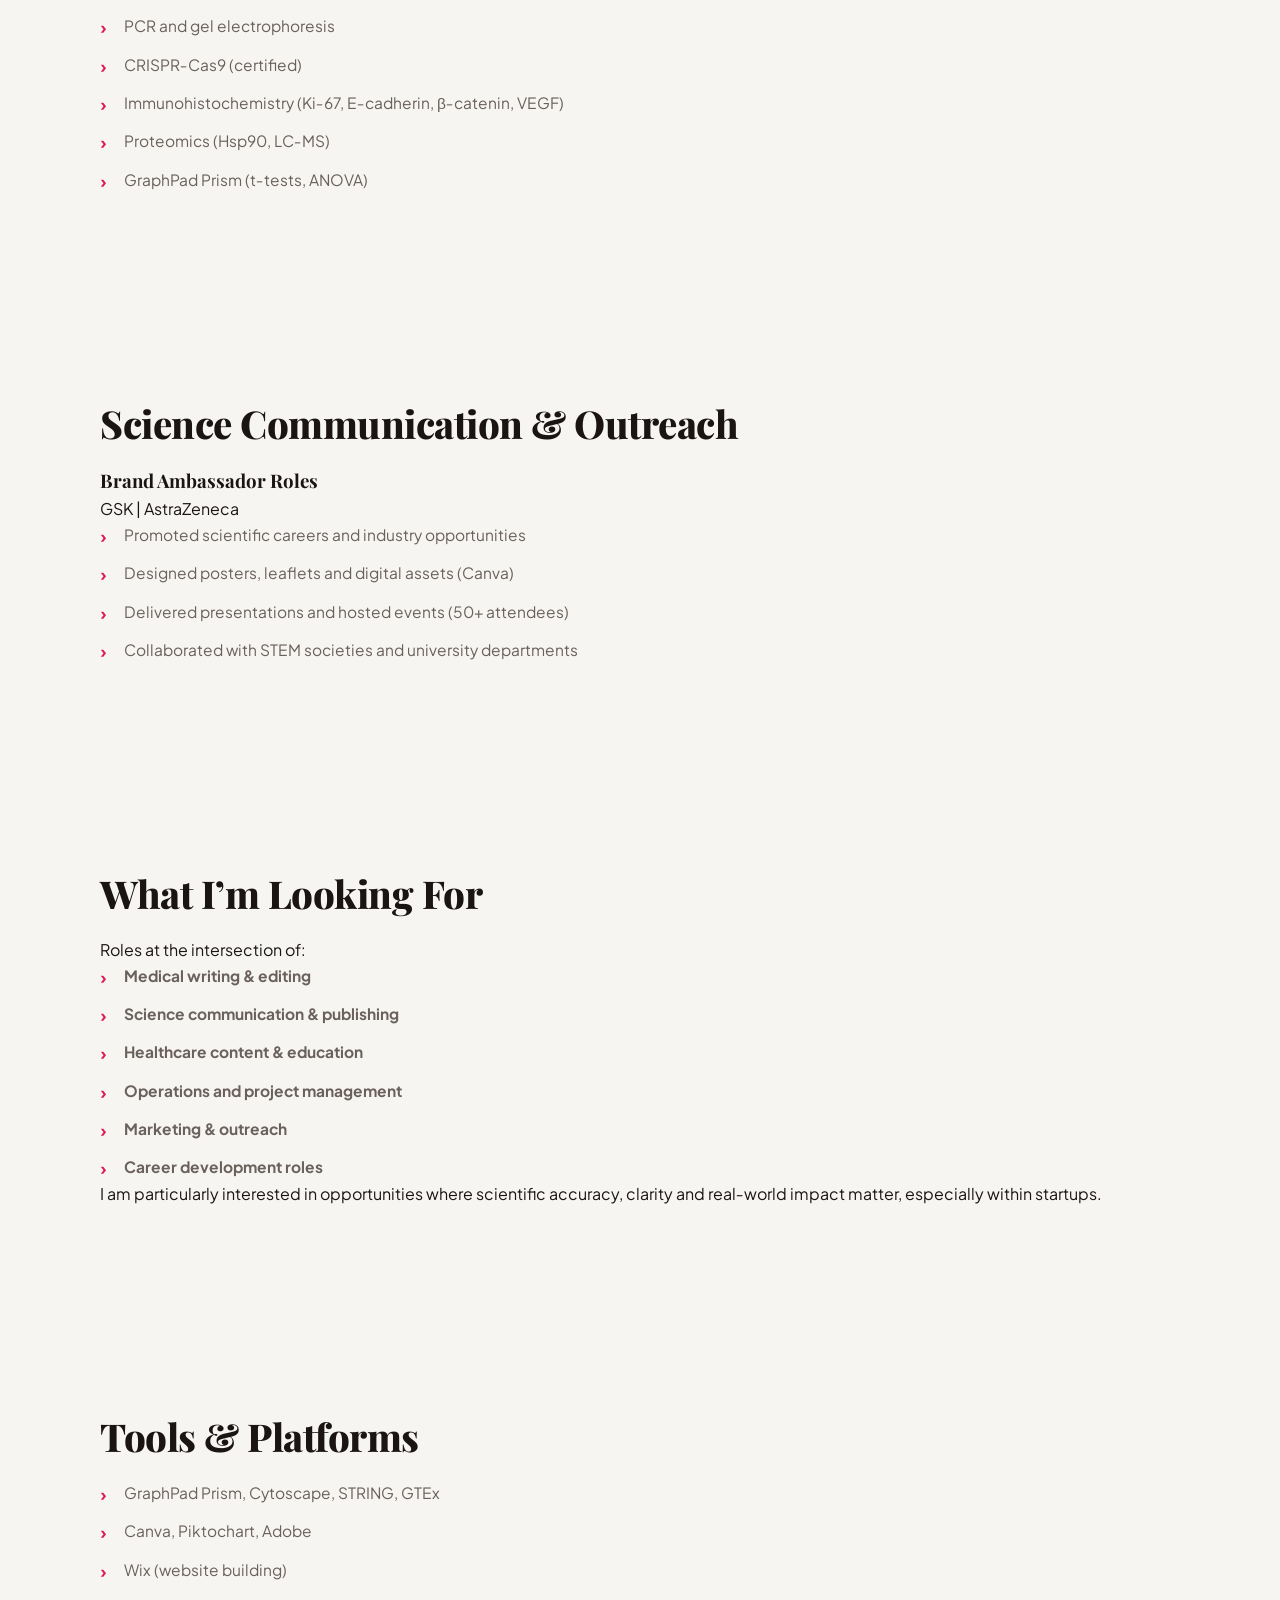
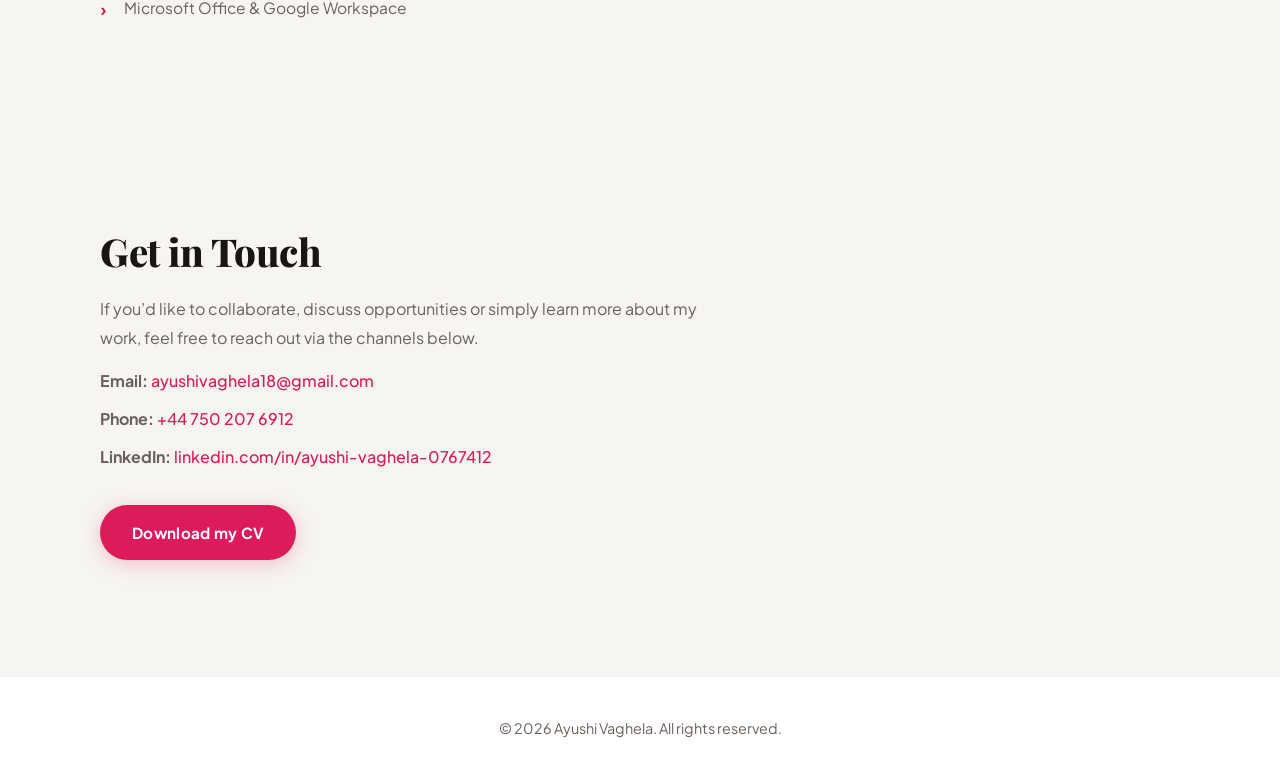
==== commit 72887128: "Premium portfolio redesign: editorial hero grid, Playfair Display typography, modern card layouts, r" ====
--- a/index.html
+++ b/index.html
@@ -12,6 +12,9 @@
     foundation in medical genetics with hands‑on project management,
     scientific writing and stakeholder engagement skills.
   -->
+  <link rel="preconnect" href="https://fonts.googleapis.com">
+  <link rel="preconnect" href="https://fonts.gstatic.com" crossorigin>
+  <link href="https://fonts.googleapis.com/css2?family=Playfair+Display:ital,wght@0,400..900;1,400..900&family=Plus+Jakarta+Sans:ital,wght@0,200..800;1,200..800&display=swap" rel="stylesheet">
   <link rel="stylesheet" href="assets/css/style.css" />
 </head>
 <body>
@@ -42,16 +45,22 @@
         <option value="navy">Navy</option>
       </select>
     </nav>
-    <div class="hero-content">
-      <img src="assets/img/profile.jpg" alt="Ayushi Vaghela" class="profile-img" />
-      <!-- The headline will be typed character‑by‑character via JavaScript. -->
-      <h1><span id="typed-text"></span></h1>
-      <p class="hero-subtitle">
-        Medical biosciences graduate, editor and project coordinator translating
-        complex data into clear, engaging stories. I make science
-        accessible and drive impact through strategic communication.
-      </p>
-      <a href="#contact" class="cta">Let’s connect</a>
+    <div class="hero-grid">
+      <div class="hero-left">
+        <!-- The headline will be typed character‑by‑character via JavaScript. -->
+        <h1><span id="typed-text"></span></h1>
+        <p class="hero-subtitle">
+          Medical biosciences graduate, editor and project coordinator translating
+          complex data into clear, engaging stories. I make science
+          accessible and drive impact through strategic communication.
+        </p>
+        <a href="#contact" class="cta">Let’s connect</a>
+      </div>
+      <div class="hero-right">
+        <div class="profile-image-container">
+          <img src="assets/img/profile.jpg" alt="Ayushi Vaghela" class="profile-img" />
+        </div>
+      </div>
     </div>
   </header>
 
--- a/assets/css/style.css
+++ b/assets/css/style.css
@@ -1,481 +1,848 @@
-/*
-  Custom stylesheet for Ayushi Vaghela’s portfolio website.
-  The design uses a teal–purple colour palette inspired by
-  scientific visuals. Sections are spaced to read like a
-  narrative pitch, guiding visitors from introduction through
-  experience, projects and education to clear contact details.
-*/
-
-/* Basic reset and typography */
-/*
-  Colour variables define the dark palette used throughout the site.
-  Adjust these values to fine‑tune the mood of the design.  The
-  accent colours are inspired by modern creative portfolios and
-  scientific data visualisations. */
-/* Default Teal */
-:root, html[data-theme="teal"] {
-  --bg-color: #0f172a;
-  --text-color: #f1f5f9;
-  --subtext-color: #94a3b8;
-  --accent-color: #38bdf8;
-  --accent-hover: #0ea5e9;
-  --card-bg: #1e293b;
-  --card-border: #334155;
-}
-
-/* Azure Theme */
-html[data-theme="azure"] {
-  --bg-color: #0a1128;
-  --text-color: #f8f9fa;
-  --subtext-color: #9eafc8;
-  --accent-color: #0077ff;
-  --accent-hover: #0055cc;
-  --card-bg: #101f42;
-  --card-border: #1d3557;
-}
-
-/* Sapphire Theme */
-html[data-theme="sapphire"] {
-  --bg-color: #0b132b;
-  --text-color: #f1f5f9;
-  --subtext-color: #8da9c4;
-  --accent-color: #48cae4;
-  --accent-hover: #00b4d8;
-  --card-bg: #1c2541;
-  --card-border: #3a506b;
-}
-
-/* Cyan Theme */
-html[data-theme="cyan"] {
-  --bg-color: #0f1c24;
-  --text-color: #e0f2fe;
-  --subtext-color: #7dd3fc;
-  --accent-color: #06b6d4;
-  --accent-hover: #0891b2;
-  --card-bg: #162a36;
-  --card-border: #22495e;
-}
-
-/* Navy Theme */
-html[data-theme="navy"] {
-  --bg-color: #050b14;
-  --text-color: #e2e8f0;
-  --subtext-color: #94a3b8;
-  --accent-color: #3b82f6;
-  --accent-hover: #2563eb;
-  --card-bg: #0f172a;
-  --card-border: #1e293b;
-}
-* {
-  margin: 0;
-  padding: 0;
-  box-sizing: border-box;
-}
-
-body {
-  font-family: Arial, Helvetica, sans-serif;
-  line-height: 1.6;
-  /* Dark background with contrasting light text */
-  color: var(--text-color);
-  background-color: var(--bg-color);
-}
-
-h1, h2, h3 {
-  font-weight: 600;
-  /* Use the accent colour for headings */
-  color: var(--accent-color);
-}
-
-/* Navigation */
-.nav {
-  display: flex;
-  justify-content: space-between;
-  align-items: center;
-  padding: 20px;
-  /* Semi‑transparent dark backdrop for navigation */
-  background: rgba(15, 23, 42, 0.8);
-  position: fixed;
-  width: 100%;
-  top: 0;
-  z-index: 1000;
-  box-shadow: 0 2px 4px rgba(0,0,0,0.1);
-}
-
-.theme-select {
-  background: rgba(30, 41, 59, 0.7);
-  color: var(--text-color);
-  border: 1px solid var(--card-border);
-  padding: 6px 12px;
-  border-radius: 6px;
-  font-size: 0.9rem;
-  outline: none;
-  cursor: pointer;
-  transition: all 0.3s ease;
-  backdrop-filter: blur(4px);
-}
-
-.theme-select:hover {
-  border-color: var(--accent-color);
-  background: rgba(30, 41, 59, 0.9);
-}
-
-.theme-select option {
-  background: var(--bg-color);
-  color: var(--text-color);
-}
-
-.logo {
-  font-size: 1.5rem;
-  font-weight: bold;
-  color: var(--accent-color);
-}
-
-.nav-links {
-  list-style: none;
-  display: flex;
-  gap: 20px;
-}
-
-.nav-links a {
-  text-decoration: none;
-  color: var(--text-color);
-  font-weight: 500;
-  transition: color 0.3s ease;
-}
-
-.nav-links a:hover {
-  color: var(--accent-color);
-}
-
-/* Hero Section
-   Replace the background image with a gradient so the site
-   remains fully self‑contained (no external images). The gradient
-   blends teal and purple hues to mirror the visual theme used
-   throughout the site. Because we no longer have a background
-   image overlay, the ::after pseudo‑element is removed. */
-.hero {
-  height: 100vh;
-  /* Use a dark diagonal gradient for a modern, dynamic feel */
-  background: linear-gradient(135deg, #0a192f 0%, #1d4ed8 100%);
-  display: flex;
-  flex-direction: column;
-  justify-content: center;
-  align-items: center;
-  text-align: center;
-  color: #fff;
-  position: relative;
-}
-
-/* Remove overlay since gradient background provides sufficient contrast */
-.hero::after {
-  content: none;
-}
-
-.hero-content {
-  position: relative;
-  z-index: 1;
-  max-width: 800px;
-  padding: 0 20px;
-}
-
-.hero h1 {
-  font-size: 3rem;
-  margin-bottom: 20px;
-  color: var(--accent-color);
-}
-
-.hero p {
-  font-size: 1.1rem;
-  margin-bottom: 30px;
-  color: var(--subtext-color);
-}
-
-/* Style specifically for the hero subtitle inserted below the headline.
-   It inherits the dark palette and constrains the width for optimal
-   readability on large screens. */
-.hero-subtitle {
-  font-size: 1.1rem;
-  color: var(--subtext-color);
-  margin-bottom: 30px;
-  max-width: 800px;
-  text-align: center;
-}
-
-.cta {
-  display: inline-block;
-  padding: 10px 25px;
-  background-color: var(--accent-color);
-  color: var(--bg-color);
-  text-decoration: none;
-  border-radius: 4px;
-  font-weight: bold;
-  transition: background-color 0.3s ease;
-}
-
-.cta:hover {
-  background-color: var(--accent-hover);
-}
-
-/* Sections */
-.section {
-  padding: 80px 20px;
-  max-width: 1000px;
-  margin: 0 auto;
-}
-
-.section h2 {
-  font-size: 2rem;
-  margin-bottom: 20px;
-  text-align: center;
-}
-
-.about p {
-  font-size: 1.1rem;
-  color: var(--subtext-color);
-  text-align: center;
-}
-
-/* Experience */
-.experience .experience-item {
-  margin-bottom: 40px;
-}
-
-.experience .experience-item h3 {
-  font-size: 1.4rem;
-  margin-bottom: 5px;
-  color: var(--accent-color);
-}
-
-.date {
-  font-size: 0.9rem;
-  color: var(--subtext-color);
-  margin-bottom: 10px;
-}
-
-.experience-item ul {
-  list-style: disc inside;
-  padding-left: 20px;
-  color: var(--subtext-color);
-}
-
-/* Projects */
-.projects .project-item {
-  margin-bottom: 30px;
-}
-
-.projects .project-item h3 {
-  font-size: 1.3rem;
-  color: var(--accent-color);
-  margin-bottom: 5px;
-}
-
-.projects .project-item p {
-  margin-bottom: 10px;
-  color: var(--subtext-color);
-}
-
-/* Education */
-.education .education-item {
-  margin-bottom: 25px;
-}
-
-.education .education-item h3 {
-  font-size: 1.3rem;
-  color: var(--accent-color);
-  margin-bottom: 5px;
-}
-
-/* Skills */
-.skills-list {
-  list-style: none;
-  display: flex;
-  flex-wrap: wrap;
-  gap: 10px;
-  justify-content: center;
-}
-
-.skills-list li {
-  background-color: var(--card-bg);
-  color: var(--text-color);
-  padding: 8px 12px;
-  border-radius: 20px;
-  font-size: 0.9rem;
-}
-
-/* Contact */
-.contact p {
-  text-align: center;
-  margin-bottom: 15px;
-  color: var(--subtext-color);
-}
-
-.contact-list {
-  list-style: none;
-  text-align: center;
-  margin-bottom: 20px;
-}
-
-.contact-list li {
-  margin-bottom: 8px;
-  font-size: 1rem;
-}
-
-/* Style contact links, excluding the CV download button to avoid overriding its text colour */
-.contact a:not(.download-cv) {
-  color: var(--accent-color);
-  text-decoration: none;
-}
-
-.contact a:hover {
-  text-decoration: underline;
-}
-
-.download-cv {
-  /* Button styling for the CV download link */
-  display: inline-block;
-  margin-top: 15px;
-  padding: 10px 24px;
-  background-color: var(--accent-color);
-  color: var(--bg-color);
-  border-radius: 6px;
-  text-decoration: none;
-  font-weight: 600;
-  font-size: 1rem;
-  transition: background-color 0.3s ease, color 0.3s ease;
-}
-
-.download-cv:hover {
-  background-color: var(--accent-hover);
-  color: var(--bg-color);
-}
-
-/* Footer */
-.footer {
-  text-align: center;
-  padding: 20px;
-  background-color: #0a192f;
-  color: var(--subtext-color);
-}
-
-/*
-  Enhancements for interactive portfolio
-  --------------------------------------
-  These rules introduce smooth scrolling, scroll-triggered section
-  animations, navigation highlighting and subtle card hover effects.
-*/
-
-/* Enable smooth scrolling for anchor navigation */
-html {
-  scroll-behavior: smooth;
-}
-
-/* Prepare all sections for reveal animations */
-.section {
-  opacity: 0;
-  transform: translateY(30px);
-  transition: opacity 0.6s ease-out, transform 0.6s ease-out;
-}
-
-/* When a section becomes visible, fade it in and slide into place */
-.section.visible {
-  opacity: 1;
-  transform: translateY(0);
-}
-
-/* Highlight the active navigation link as users scroll */
-.nav-links a.active {
-  color: var(--accent-color);
-  font-weight: 600;
-}
-
-/* Add interactive hover effects to portfolio cards */
-.portfolio .card {
-  transition: transform 0.3s ease, box-shadow 0.3s ease;
-}
-
-.portfolio .card:hover {
-  transform: translateY(-5px);
-  box-shadow: 0 4px 8px rgba(0, 0, 0, 0.15);
-}
-
-/* Highlights & Focus and other simple list sections */
-.highlights ul,
-  .focus ul,
-  .lab-skills ul,
-  .communication ul,
-  .looking-for ul,
-  .tools ul {
-  list-style: disc inside;
-  margin: 0 auto;
-  max-width: 800px;
-  color: var(--text-color);
-}
-
-/* Portfolio (Medical Editing & Writing) */
-.portfolio .card-grid {
-  display: grid;
-  grid-template-columns: repeat(auto-fit, minmax(280px, 1fr));
-  gap: 20px;
-  margin-top: 20px;
-}
-
-.portfolio .card {
-  background-color: var(--card-bg);
-  padding: 20px;
-  border-radius: 8px;
-  border: 1px solid var(--card-border);
-  box-shadow: 0 1px 3px rgba(0, 0, 0, 0.3);
-}
-
-.portfolio .card h4 {
-  font-size: 1.1rem;
-  color: var(--accent-color);
-  margin-bottom: 8px;
-}
-
-.portfolio .card .tag {
-  display: inline-block;
-  background-color: rgba(56, 189, 248, 0.2);
-  color: var(--accent-color);
-  padding: 3px 8px;
-  border-radius: 12px;
-  font-size: 0.75rem;
-  margin-right: 5px;
-}
-
-.portfolio .card a {
-  color: var(--accent-color);
-  text-decoration: none;
-  font-weight: 500;
-}
-
-.portfolio .card a:hover {
-  text-decoration: underline;
-}
-
-.portfolio h3 {
-  margin-top: 40px;
-  margin-bottom: 10px;
-  text-align: center;
-  /* Use accent colour to make portfolio subheadings stand out on the dark background */
-  color: var(--accent-color);
-}
-
-/* Responsive design */
-@media (max-width: 768px) {
-  .nav {
-    flex-direction: column;
-    align-items: flex-start;
-  }
-  .nav-links {
-    flex-direction: column;
-    width: 100%;
-    gap: 10px;
-  }
-  .hero h1 {
-    font-size: 2rem;
-  }
-  .hero p {
-    font-size: 1rem;
-  }
-}+/*
+  Custom stylesheet for Ayushi Vaghela’s portfolio website.
+  The design uses a teal–purple colour palette inspired by
+  scientific visuals. Sections are spaced to read like a
+  narrative pitch, guiding visitors from introduction through
+  experience, projects and education to clear contact details.
+*/
+
+/* Basic reset and typography */
+/*
+  Colour variables define the dark palette used throughout the site.
+  Adjust these values to fine‑tune the mood of the design.  The
+  accent colours are inspired by modern creative portfolios and
+  scientific data visualisations. */
+/* Default Teal (Premium Ivory & Rose) */
+:root, html[data-theme="teal"] {
+  --bg-color: #f6f5f2;
+  --text-color: #1a1513;
+  --subtext-color: #6a605c;
+  --accent-color: #dd1a5a;
+  --accent-hover: #b51245;
+  --card-bg: #ffffff;
+  --card-border: rgba(0, 0, 0, 0.06);
+  --hero-bg: linear-gradient(135deg, #fdfdfc 0%, #f6f5f2 100%);
+  --nav-bg: rgba(246, 245, 242, 0.85);
+}
+
+/* Azure Theme (Slate Blue & Royal Blue) */
+html[data-theme="azure"] {
+  --bg-color: #f0f4f8;
+  --text-color: #102a43;
+  --subtext-color: #486581;
+  --accent-color: #0070f3;
+  --accent-hover: #0051b3;
+  --card-bg: #ffffff;
+  --card-border: rgba(16, 42, 67, 0.08);
+  --hero-bg: linear-gradient(135deg, #f8fafc 0%, #f0f4f8 100%);
+  --nav-bg: rgba(240, 244, 248, 0.85);
+}
+
+/* Sapphire Theme (Deep Royal Blue - Dark Theme) */
+html[data-theme="sapphire"] {
+  --bg-color: #0b132b;
+  --text-color: #f1f5f9;
+  --subtext-color: #8da9c4;
+  --accent-color: #48cae4;
+  --accent-hover: #00b4d8;
+  --card-bg: #1c2541;
+  --card-border: rgba(255, 255, 255, 0.08);
+  --hero-bg: linear-gradient(135deg, #0b132b 0%, #1c2541 100%);
+  --nav-bg: rgba(11, 19, 43, 0.85);
+}
+
+/* Cyan Theme (Mint Teal & Emerald) */
+html[data-theme="cyan"] {
+  --bg-color: #f4fbf7;
+  --text-color: #0f2d1e;
+  --subtext-color: #35604b;
+  --accent-color: #0d9488;
+  --accent-hover: #0f766e;
+  --card-bg: #ffffff;
+  --card-border: rgba(15, 45, 30, 0.06);
+  --hero-bg: linear-gradient(135deg, #fafefe 0%, #f4fbf7 100%);
+  --nav-bg: rgba(244, 251, 247, 0.85);
+}
+
+/* Navy Theme (Classic Dark Navy) */
+html[data-theme="navy"] {
+  --bg-color: #0a0f1d;
+  --text-color: #e2e8f0;
+  --subtext-color: #94a3b8;
+  --accent-color: #3b82f6;
+  --accent-hover: #2563eb;
+  --card-bg: #111827;
+  --card-border: rgba(255, 255, 255, 0.08);
+  --hero-bg: linear-gradient(135deg, #0a0f1d 0%, #111827 100%);
+  --nav-bg: rgba(10, 15, 29, 0.85);
+}
+
+* {
+  margin: 0;
+  padding: 0;
+  box-sizing: border-box;
+}
+
+body {
+  font-family: 'Plus Jakarta Sans', Arial, Helvetica, sans-serif;
+  line-height: 1.6;
+  color: var(--text-color);
+  background-color: var(--bg-color);
+  -webkit-font-smoothing: antialiased;
+  transition: background-color 0.3s ease, color 0.3s ease;
+}
+
+h1, h2, h3, h4, h5, h6 {
+  font-family: 'Playfair Display', Georgia, serif;
+  font-weight: 700;
+  color: var(--text-color);
+}
+
+/* Navigation */
+.nav {
+  display: flex;
+  justify-content: space-between;
+  align-items: center;
+  padding: 15px 40px;
+  background: var(--nav-bg);
+  backdrop-filter: blur(12px);
+  -webkit-backdrop-filter: blur(12px);
+  position: fixed;
+  width: 100%;
+  top: 0;
+  z-index: 1000;
+  border-bottom: 1px solid var(--card-border);
+  box-shadow: 0 4px 30px rgba(0, 0, 0, 0.02);
+  transition: all 0.3s ease;
+}
+
+.theme-select {
+  background: var(--card-bg);
+  color: var(--text-color);
+  border: 1px solid var(--card-border);
+  padding: 6px 12px;
+  border-radius: 60px;
+  font-size: 0.85rem;
+  font-weight: 500;
+  outline: none;
+  cursor: pointer;
+  transition: all 0.3s ease;
+}
+
+.theme-select:hover {
+  border-color: var(--accent-color);
+}
+
+.theme-select option {
+  background: var(--bg-color);
+  color: var(--text-color);
+}
+
+.logo {
+  font-family: 'Playfair Display', Georgia, serif;
+  font-size: 1.4rem;
+  font-weight: 700;
+  color: var(--text-color);
+  letter-spacing: -0.5px;
+}
+
+.nav-links {
+  list-style: none;
+  display: flex;
+  gap: 24px;
+}
+
+.nav-links a {
+  text-decoration: none;
+  color: var(--subtext-color);
+  font-weight: 500;
+  font-size: 0.95rem;
+  transition: color 0.3s ease;
+  position: relative;
+}
+
+.nav-links a:hover,
+.nav-links a.active {
+  color: var(--accent-color);
+}
+
+.nav-links a::after {
+  content: '';
+  position: absolute;
+  width: 0;
+  height: 2px;
+  bottom: -4px;
+  left: 0;
+  background-color: var(--accent-color);
+  transition: width 0.3s ease;
+}
+
+.nav-links a:hover::after,
+.nav-links a.active::after {
+  width: 100%;
+}
+
+/* ──────────────────────────────────────────
+   HERO SECTION — Two-column split layout
+   ────────────────────────────────────────── */
+.hero {
+  min-height: 100vh;
+  background: var(--hero-bg);
+  display: flex;
+  flex-direction: column;
+  justify-content: center;
+  padding-top: 80px;
+  position: relative;
+  overflow: hidden;
+}
+
+.hero::before {
+  content: '';
+  position: absolute;
+  top: -200px;
+  right: -200px;
+  width: 600px;
+  height: 600px;
+  border-radius: 50%;
+  background: radial-gradient(circle, rgba(221,26,90,0.06) 0%, transparent 70%);
+  pointer-events: none;
+}
+
+.hero-grid {
+  display: grid;
+  grid-template-columns: 1fr 1fr;
+  align-items: center;
+  gap: 60px;
+  max-width: 1200px;
+  margin: 0 auto;
+  padding: 80px 60px;
+  width: 100%;
+}
+
+.hero-left {
+  display: flex;
+  flex-direction: column;
+  align-items: flex-start;
+  gap: 28px;
+}
+
+.hero-left h1 {
+  font-family: 'Playfair Display', Georgia, serif;
+  font-size: clamp(2.8rem, 5vw, 4.5rem);
+  font-weight: 800;
+  line-height: 1.1;
+  letter-spacing: -1.5px;
+  color: var(--text-color);
+}
+
+.hero-subtitle {
+  font-size: 1.15rem;
+  line-height: 1.8;
+  color: var(--subtext-color);
+  max-width: 480px;
+}
+
+.hero-right {
+  display: flex;
+  align-items: center;
+  justify-content: center;
+}
+
+.profile-image-container {
+  position: relative;
+  width: 400px;
+  height: 480px;
+}
+
+.profile-image-container::before {
+  content: '';
+  position: absolute;
+  top: 20px;
+  left: 20px;
+  width: 100%;
+  height: 100%;
+  border: 2px solid var(--accent-color);
+  border-radius: 20px;
+  opacity: 0.3;
+  z-index: 0;
+}
+
+.profile-img {
+  width: 100%;
+  height: 100%;
+  object-fit: cover;
+  object-position: center top;
+  border-radius: 20px;
+  display: block;
+  position: relative;
+  z-index: 1;
+  box-shadow: 0 32px 64px rgba(0, 0, 0, 0.12);
+}
+
+/* CTA Button */
+.cta {
+  display: inline-flex;
+  align-items: center;
+  gap: 8px;
+  padding: 14px 32px;
+  background-color: var(--accent-color);
+  color: #ffffff;
+  text-decoration: none;
+  border-radius: 60px;
+  font-weight: 600;
+  font-size: 0.95rem;
+  letter-spacing: 0.3px;
+  transition: all 0.3s ease;
+  box-shadow: 0 4px 20px rgba(221, 26, 90, 0.25);
+}
+
+.cta:hover {
+  background-color: var(--accent-hover);
+  transform: translateY(-2px);
+  box-shadow: 0 8px 30px rgba(221, 26, 90, 0.35);
+}
+
+/* ──────────────────────────────────────────
+   SECTION BASE STYLES
+   ────────────────────────────────────────── */
+html {
+  scroll-behavior: smooth;
+}
+
+.section {
+  padding: 100px 60px;
+  max-width: 1200px;
+  margin: 0 auto;
+  opacity: 0;
+  transform: translateY(30px);
+  transition: opacity 0.7s ease-out, transform 0.7s ease-out;
+}
+
+.section.visible {
+  opacity: 1;
+  transform: translateY(0);
+}
+
+.section h2 {
+  font-family: 'Playfair Display', Georgia, serif;
+  font-size: 2.4rem;
+  font-weight: 800;
+  margin-bottom: 12px;
+  color: var(--text-color);
+  letter-spacing: -0.5px;
+}
+
+.section-label {
+  display: inline-block;
+  font-size: 0.78rem;
+  font-weight: 700;
+  letter-spacing: 3px;
+  text-transform: uppercase;
+  color: var(--accent-color);
+  margin-bottom: 12px;
+}
+
+.section-divider {
+  width: 48px;
+  height: 3px;
+  background: var(--accent-color);
+  border-radius: 2px;
+  margin: 16px 0 48px 0;
+}
+
+/* ──────────────────────────────────────────
+   ABOUT
+   ────────────────────────────────────────── */
+.about p {
+  font-size: 1.1rem;
+  line-height: 1.9;
+  color: var(--subtext-color);
+  max-width: 780px;
+}
+
+/* ──────────────────────────────────────────
+   EXPERIENCE — Premium card timeline
+   ────────────────────────────────────────── */
+.experience .experience-item {
+  background: var(--card-bg);
+  border: 1px solid var(--card-border);
+  border-radius: 16px;
+  padding: 32px 36px;
+  margin-bottom: 24px;
+  transition: transform 0.3s ease, box-shadow 0.3s ease;
+  position: relative;
+  overflow: hidden;
+}
+
+.experience .experience-item::before {
+  content: '';
+  position: absolute;
+  left: 0;
+  top: 0;
+  bottom: 0;
+  width: 4px;
+  background: var(--accent-color);
+  border-radius: 4px 0 0 4px;
+  opacity: 0;
+  transition: opacity 0.3s ease;
+}
+
+.experience .experience-item:hover {
+  transform: translateY(-4px);
+  box-shadow: 0 20px 40px rgba(0, 0, 0, 0.08);
+}
+
+.experience .experience-item:hover::before {
+  opacity: 1;
+}
+
+.experience .experience-item h3 {
+  font-size: 1.2rem;
+  font-weight: 700;
+  color: var(--text-color);
+  margin-bottom: 6px;
+  line-height: 1.4;
+}
+
+.date {
+  display: inline-block;
+  font-size: 0.82rem;
+  font-weight: 600;
+  letter-spacing: 1px;
+  color: var(--accent-color);
+  background: rgba(221, 26, 90, 0.08);
+  padding: 3px 10px;
+  border-radius: 20px;
+  margin-bottom: 14px;
+}
+
+.experience-item ul {
+  list-style: none;
+  padding-left: 0;
+  color: var(--subtext-color);
+}
+
+.experience-item ul li {
+  position: relative;
+  padding-left: 20px;
+  margin-bottom: 8px;
+  line-height: 1.7;
+  font-size: 0.97rem;
+}
+
+.experience-item ul li::before {
+  content: '›';
+  position: absolute;
+  left: 0;
+  color: var(--accent-color);
+  font-weight: 700;
+}
+
+/* ──────────────────────────────────────────
+   PROJECTS
+   ────────────────────────────────────────── */
+.projects .project-item {
+  background: var(--card-bg);
+  border: 1px solid var(--card-border);
+  border-radius: 16px;
+  padding: 32px 36px;
+  margin-bottom: 24px;
+  transition: transform 0.3s ease, box-shadow 0.3s ease;
+}
+
+.projects .project-item:hover {
+  transform: translateY(-4px);
+  box-shadow: 0 20px 40px rgba(0, 0, 0, 0.08);
+}
+
+.projects .project-item h3 {
+  font-size: 1.2rem;
+  font-weight: 700;
+  color: var(--text-color);
+  margin-bottom: 8px;
+}
+
+.projects .project-item .date {
+  margin-bottom: 12px;
+}
+
+.projects .project-item p {
+  color: var(--subtext-color);
+  line-height: 1.8;
+  font-size: 0.97rem;
+}
+
+/* ──────────────────────────────────────────
+   EDUCATION
+   ────────────────────────────────────────── */
+.education .education-item {
+  background: var(--card-bg);
+  border: 1px solid var(--card-border);
+  border-radius: 16px;
+  padding: 28px 36px;
+  margin-bottom: 20px;
+  transition: transform 0.3s ease, box-shadow 0.3s ease;
+}
+
+.education .education-item:hover {
+  transform: translateY(-3px);
+  box-shadow: 0 16px 32px rgba(0, 0, 0, 0.07);
+}
+
+.education .education-item h3 {
+  font-size: 1.15rem;
+  font-weight: 700;
+  color: var(--text-color);
+  margin-bottom: 6px;
+}
+
+/* ──────────────────────────────────────────
+   SKILLS
+   ────────────────────────────────────────── */
+.skills-list {
+  list-style: none;
+  display: flex;
+  flex-wrap: wrap;
+  gap: 12px;
+  padding-left: 0;
+}
+
+.skills-list li {
+  background: var(--card-bg);
+  color: var(--text-color);
+  padding: 10px 20px;
+  border-radius: 60px;
+  font-size: 0.9rem;
+  font-weight: 500;
+  border: 1px solid var(--card-border);
+  transition: all 0.3s ease;
+}
+
+.skills-list li:hover {
+  border-color: var(--accent-color);
+  color: var(--accent-color);
+  transform: translateY(-2px);
+}
+
+/* ──────────────────────────────────────────
+   HIGHLIGHTS / FOCUS / LAB / OUTREACH / GOALS / TOOLS
+   ────────────────────────────────────────── */
+.highlights ul,
+.focus ul,
+.lab-skills ul,
+.communication ul,
+.looking-for ul,
+.tools ul {
+  list-style: none;
+  padding-left: 0;
+  max-width: 800px;
+  display: flex;
+  flex-direction: column;
+  gap: 12px;
+}
+
+.highlights ul li,
+.focus ul li,
+.lab-skills ul li,
+.communication ul li,
+.looking-for ul li,
+.tools ul li {
+  position: relative;
+  padding-left: 24px;
+  color: var(--subtext-color);
+  line-height: 1.7;
+  font-size: 0.97rem;
+}
+
+.highlights ul li::before,
+.focus ul li::before,
+.lab-skills ul li::before,
+.communication ul li::before,
+.looking-for ul li::before,
+.tools ul li::before {
+  content: '›';
+  position: absolute;
+  left: 0;
+  color: var(--accent-color);
+  font-weight: 700;
+  font-size: 1.1rem;
+}
+
+/* ──────────────────────────────────────────
+   PORTFOLIO CARDS
+   ────────────────────────────────────────── */
+.portfolio .card-grid {
+  display: grid;
+  grid-template-columns: repeat(auto-fit, minmax(280px, 1fr));
+  gap: 24px;
+  margin-top: 32px;
+}
+
+.portfolio .card {
+  background: var(--card-bg);
+  padding: 28px;
+  border-radius: 16px;
+  border: 1px solid var(--card-border);
+  box-shadow: 0 2px 8px rgba(0, 0, 0, 0.04);
+  transition: transform 0.3s ease, box-shadow 0.3s ease;
+}
+
+.portfolio .card:hover {
+  transform: translateY(-6px);
+  box-shadow: 0 24px 48px rgba(0, 0, 0, 0.1);
+}
+
+.portfolio .card h4 {
+  font-family: 'Plus Jakarta Sans', Arial, sans-serif;
+  font-size: 1.05rem;
+  font-weight: 700;
+  color: var(--text-color);
+  margin-bottom: 10px;
+  line-height: 1.4;
+}
+
+.portfolio .card .tag {
+  display: inline-block;
+  background: rgba(221, 26, 90, 0.1);
+  color: var(--accent-color);
+  padding: 3px 10px;
+  border-radius: 20px;
+  font-size: 0.75rem;
+  font-weight: 600;
+  margin-right: 6px;
+  margin-bottom: 4px;
+}
+
+.portfolio .card a {
+  display: inline-block;
+  margin-top: 14px;
+  color: var(--accent-color);
+  text-decoration: none;
+  font-weight: 600;
+  font-size: 0.9rem;
+  transition: gap 0.2s ease;
+}
+
+.portfolio .card a:hover {
+  text-decoration: underline;
+}
+
+.portfolio h3 {
+  font-family: 'Playfair Display', Georgia, serif;
+  margin-top: 60px;
+  margin-bottom: 16px;
+  font-size: 1.6rem;
+  font-weight: 700;
+  color: var(--text-color);
+}
+
+.portfolio > p {
+  color: var(--subtext-color);
+  line-height: 1.8;
+  max-width: 720px;
+  margin-bottom: 8px;
+}
+
+/* Editorial capabilities / How I work lists inside portfolio */
+.portfolio ul {
+  list-style: none;
+  padding-left: 0;
+  display: flex;
+  flex-direction: column;
+  gap: 10px;
+  margin-top: 16px;
+}
+
+.portfolio ul li {
+  position: relative;
+  padding-left: 22px;
+  color: var(--subtext-color);
+  line-height: 1.7;
+  font-size: 0.97rem;
+}
+
+.portfolio ul li::before {
+  content: '›';
+  position: absolute;
+  left: 0;
+  color: var(--accent-color);
+  font-weight: 700;
+}
+
+/* ──────────────────────────────────────────
+   CONTACT
+   ────────────────────────────────────────── */
+.contact p {
+  color: var(--subtext-color);
+  line-height: 1.8;
+  margin-bottom: 16px;
+  max-width: 600px;
+}
+
+.contact-list {
+  list-style: none;
+  padding-left: 0;
+  margin-bottom: 28px;
+  display: flex;
+  flex-direction: column;
+  gap: 12px;
+}
+
+.contact-list li {
+  font-size: 1rem;
+  color: var(--subtext-color);
+}
+
+.contact a:not(.download-cv) {
+  color: var(--accent-color);
+  text-decoration: none;
+  font-weight: 500;
+  transition: opacity 0.2s ease;
+}
+
+.contact a:not(.download-cv):hover {
+  opacity: 0.75;
+  text-decoration: underline;
+}
+
+.download-cv {
+  display: inline-flex;
+  align-items: center;
+  gap: 8px;
+  margin-top: 8px;
+  padding: 14px 32px;
+  background: var(--accent-color);
+  color: #ffffff;
+  border-radius: 60px;
+  text-decoration: none;
+  font-weight: 700;
+  font-size: 0.95rem;
+  letter-spacing: 0.3px;
+  transition: all 0.3s ease;
+  box-shadow: 0 4px 20px rgba(221, 26, 90, 0.25);
+}
+
+.download-cv:hover {
+  background: var(--accent-hover);
+  transform: translateY(-2px);
+  box-shadow: 0 8px 30px rgba(221, 26, 90, 0.35);
+  color: #ffffff;
+}
+
+/* ──────────────────────────────────────────
+   FOOTER
+   ────────────────────────────────────────── */
+.footer {
+  text-align: center;
+  padding: 40px 20px;
+  background: var(--card-bg);
+  border-top: 1px solid var(--card-border);
+  color: var(--subtext-color);
+  font-size: 0.9rem;
+}
+
+/* ──────────────────────────────────────────
+   SECTION h2 ACCENT UNDERLINE
+   ────────────────────────────────────────── */
+.section h2 {
+  position: relative;
+  display: inline-block;
+}
+
+/* Active nav link */
+.nav-links a.active {
+  color: var(--accent-color);
+}
+
+/* communication brand ambassador subheading */
+.communication h3,
+.looking-for p,
+.focus li strong,
+.highlights li strong {
+  color: var(--text-color);
+}
+
+/* ──────────────────────────────────────────
+   RESPONSIVE DESIGN
+   ────────────────────────────────────────── */
+@media (max-width: 1024px) {
+  .hero-grid {
+    padding: 80px 40px;
+    gap: 40px;
+  }
+
+  .profile-image-container {
+    width: 320px;
+    height: 380px;
+  }
+}
+
+@media (max-width: 768px) {
+  .nav {
+    flex-wrap: wrap;
+    padding: 14px 20px;
+    gap: 12px;
+  }
+
+  .nav-links {
+    display: none;
+  }
+
+  .hero-grid {
+    grid-template-columns: 1fr;
+    padding: 80px 24px 60px;
+    text-align: center;
+    gap: 40px;
+  }
+
+  .hero-left {
+    align-items: center;
+    order: 2;
+  }
+
+  .hero-right {
+    order: 1;
+  }
+
+  .hero-subtitle {
+    text-align: center;
+  }
+
+  .profile-image-container {
+    width: 260px;
+    height: 300px;
+  }
+
+  .section {
+    padding: 70px 24px;
+  }
+
+  .experience .experience-item,
+  .projects .project-item,
+  .education .education-item {
+    padding: 24px 20px;
+  }
+
+  .portfolio .card-grid {
+    grid-template-columns: 1fr;
+  }
+
+  .hero-left h1 {
+    font-size: 2.6rem;
+  }
+}
+
+@media (max-width: 480px) {
+  .hero-left h1 {
+    font-size: 2.2rem;
+  }
+
+  .profile-image-container {
+    width: 220px;
+    height: 260px;
+  }
+
+  .section h2 {
+    font-size: 2rem;
+  }
+}
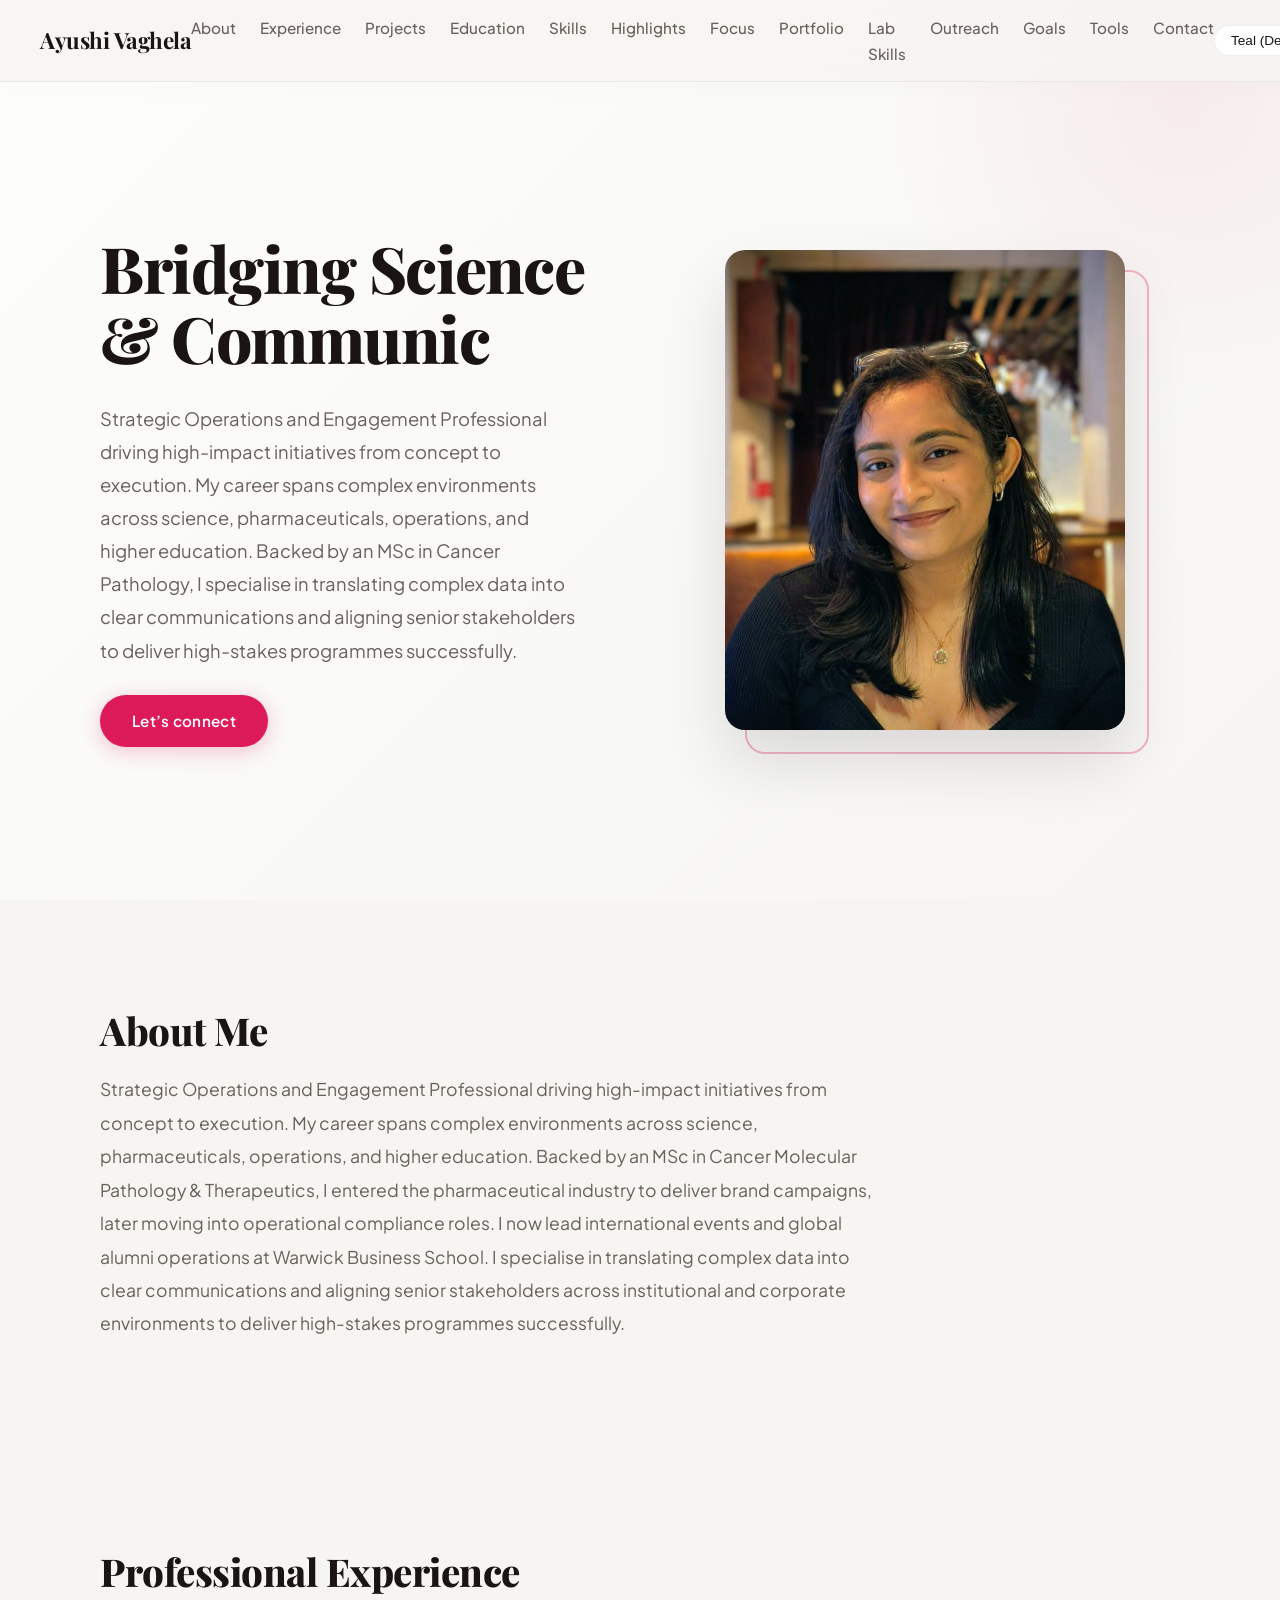
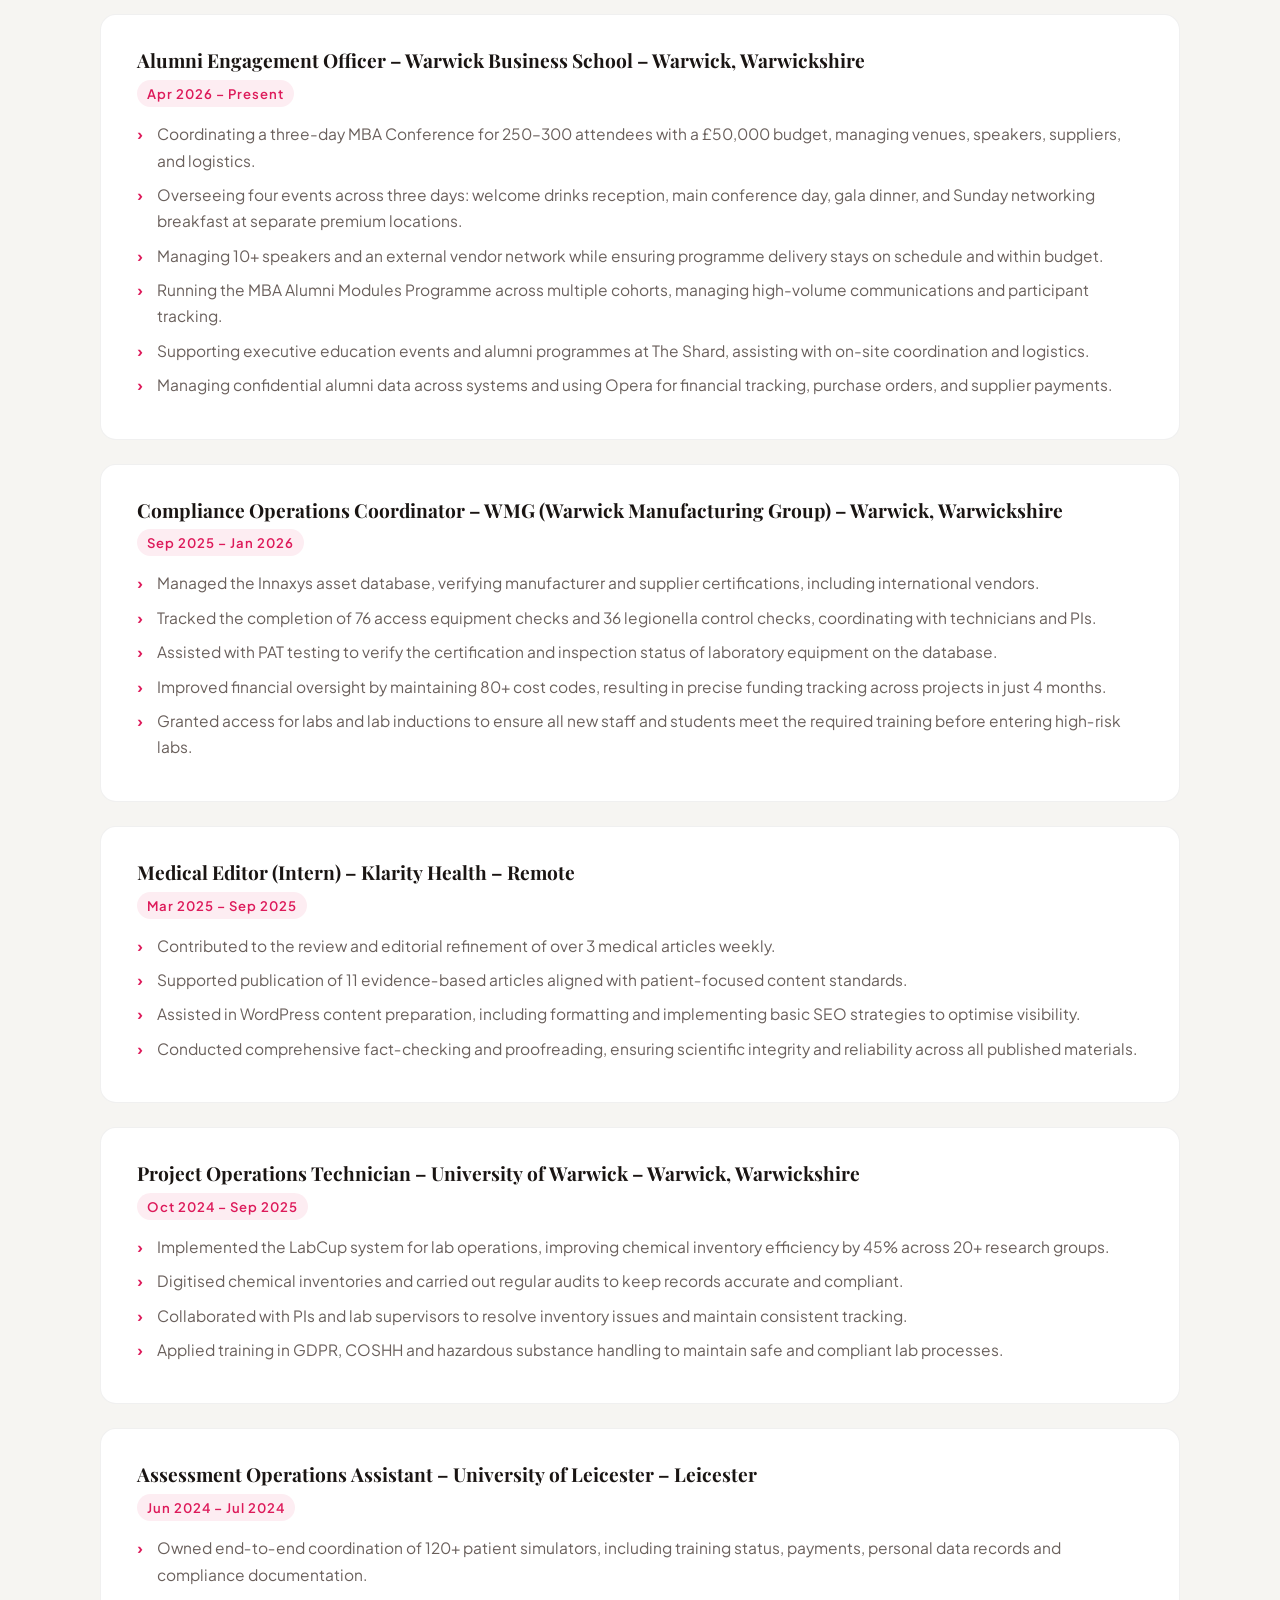
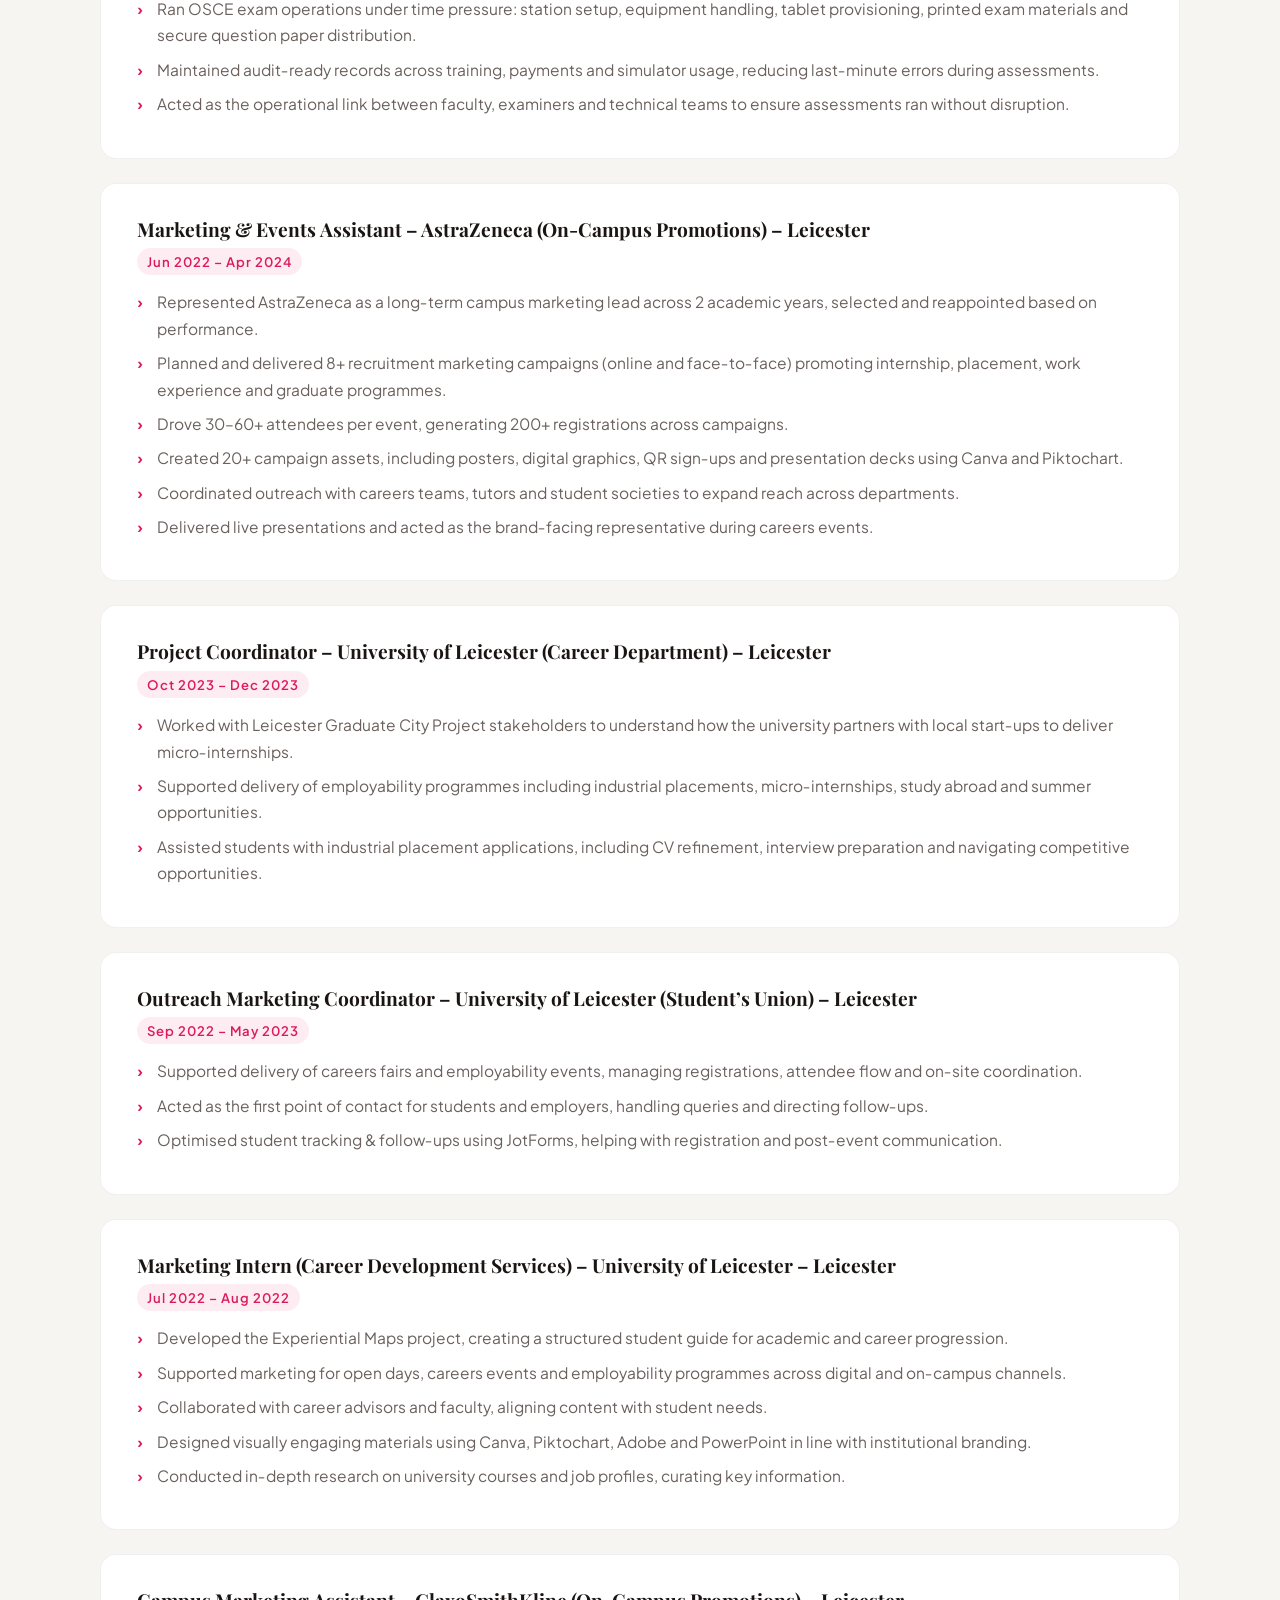
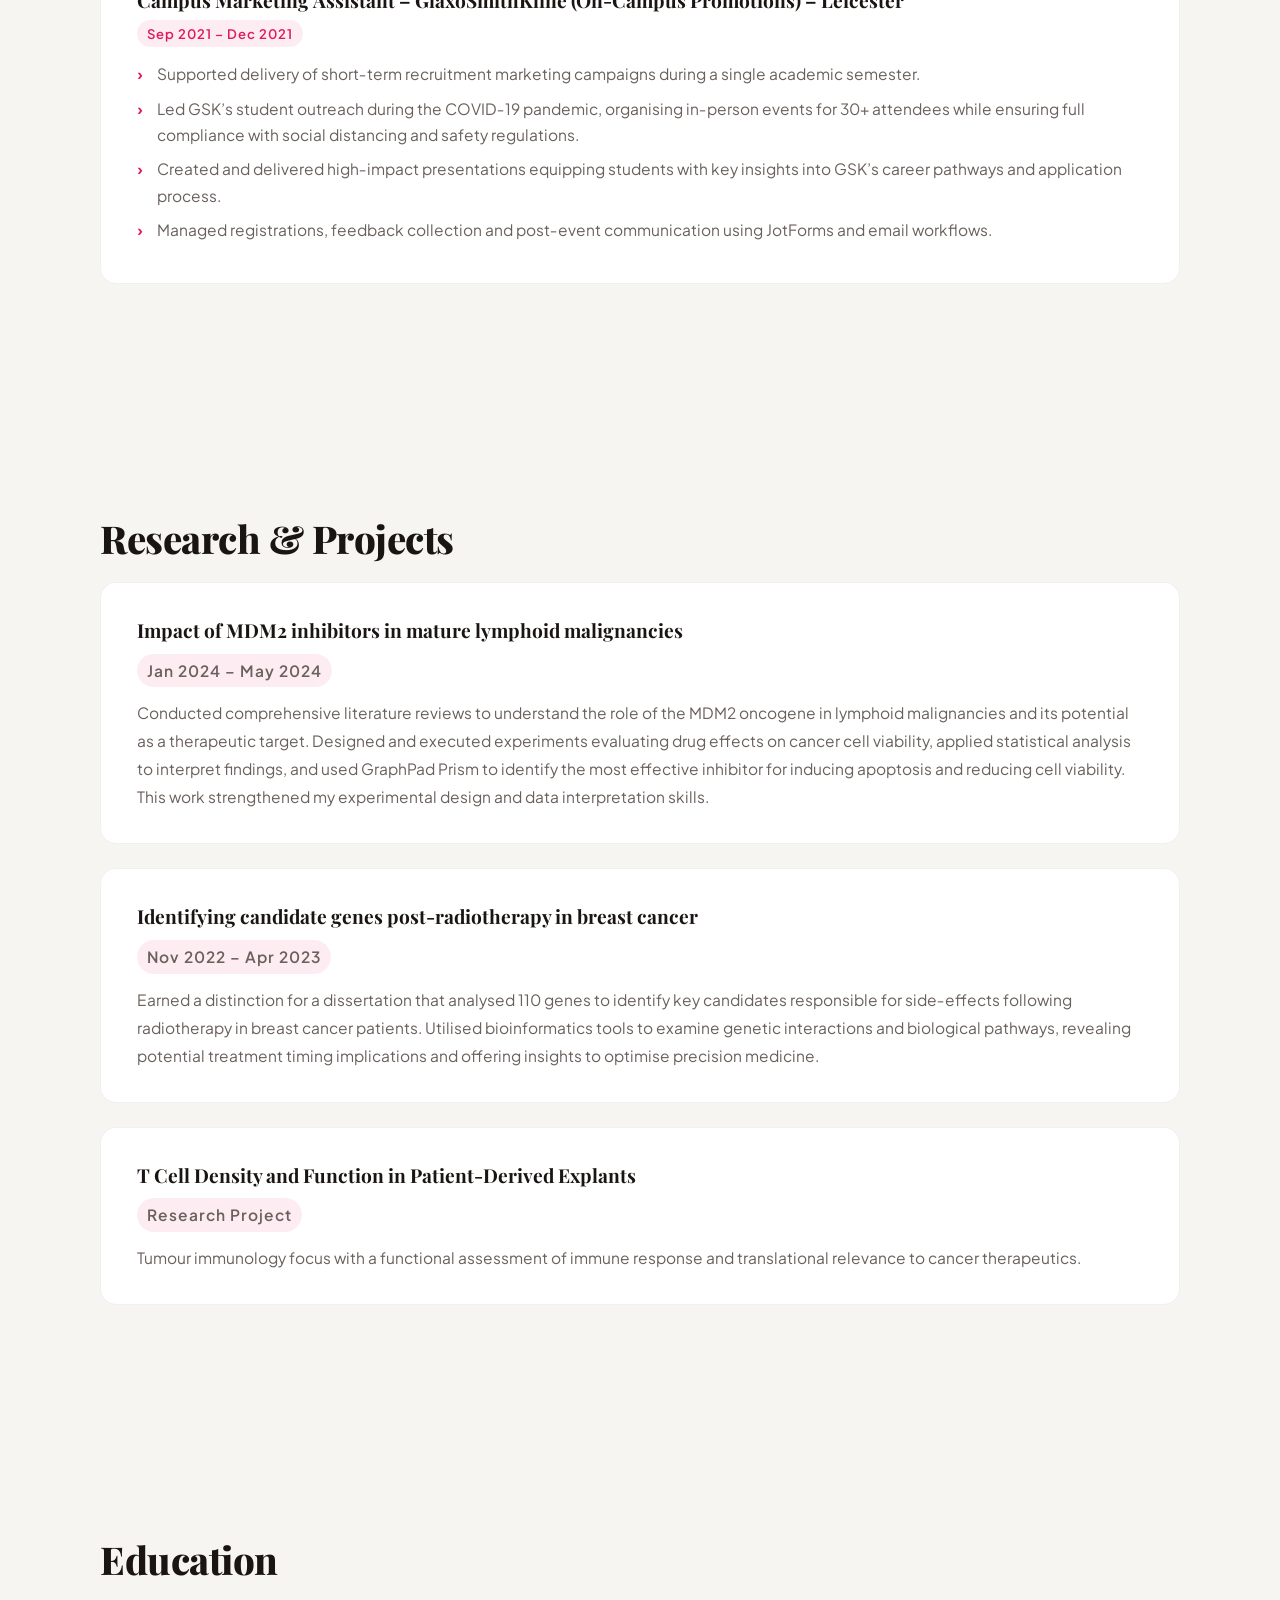
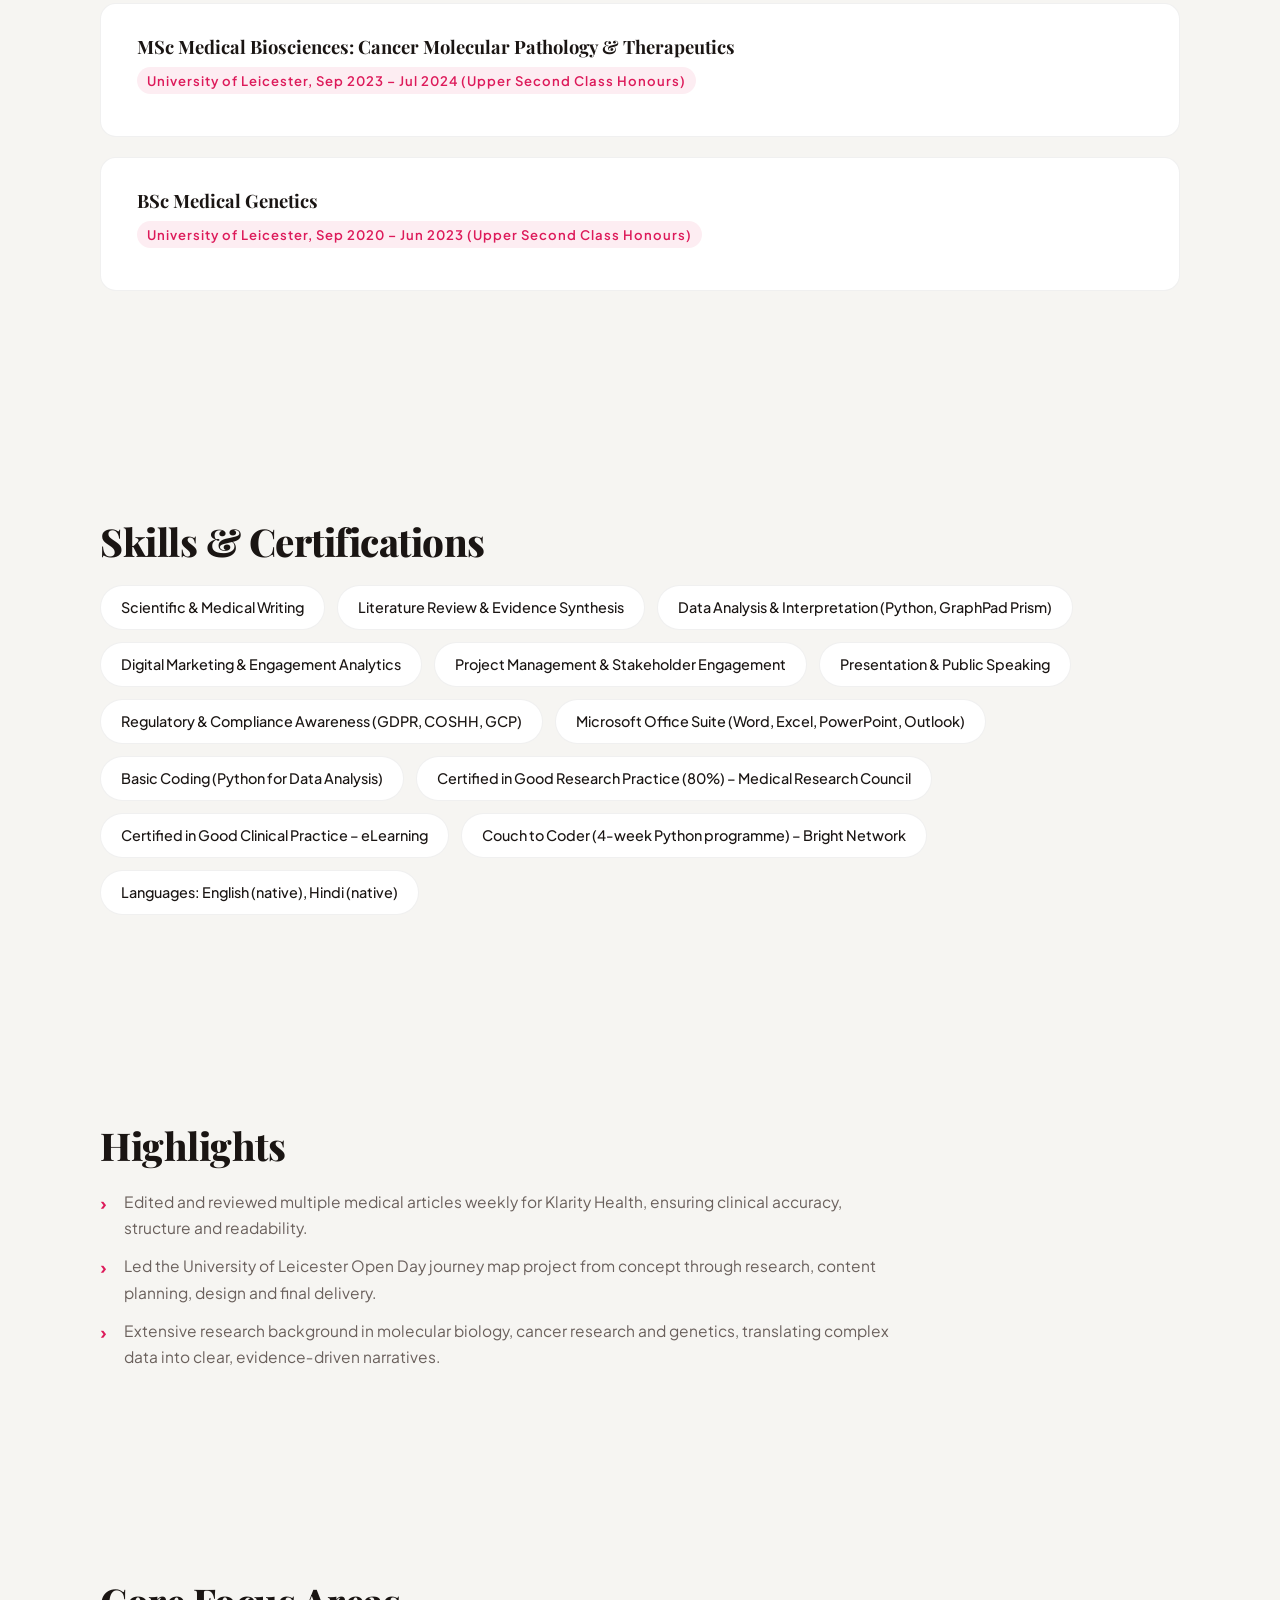
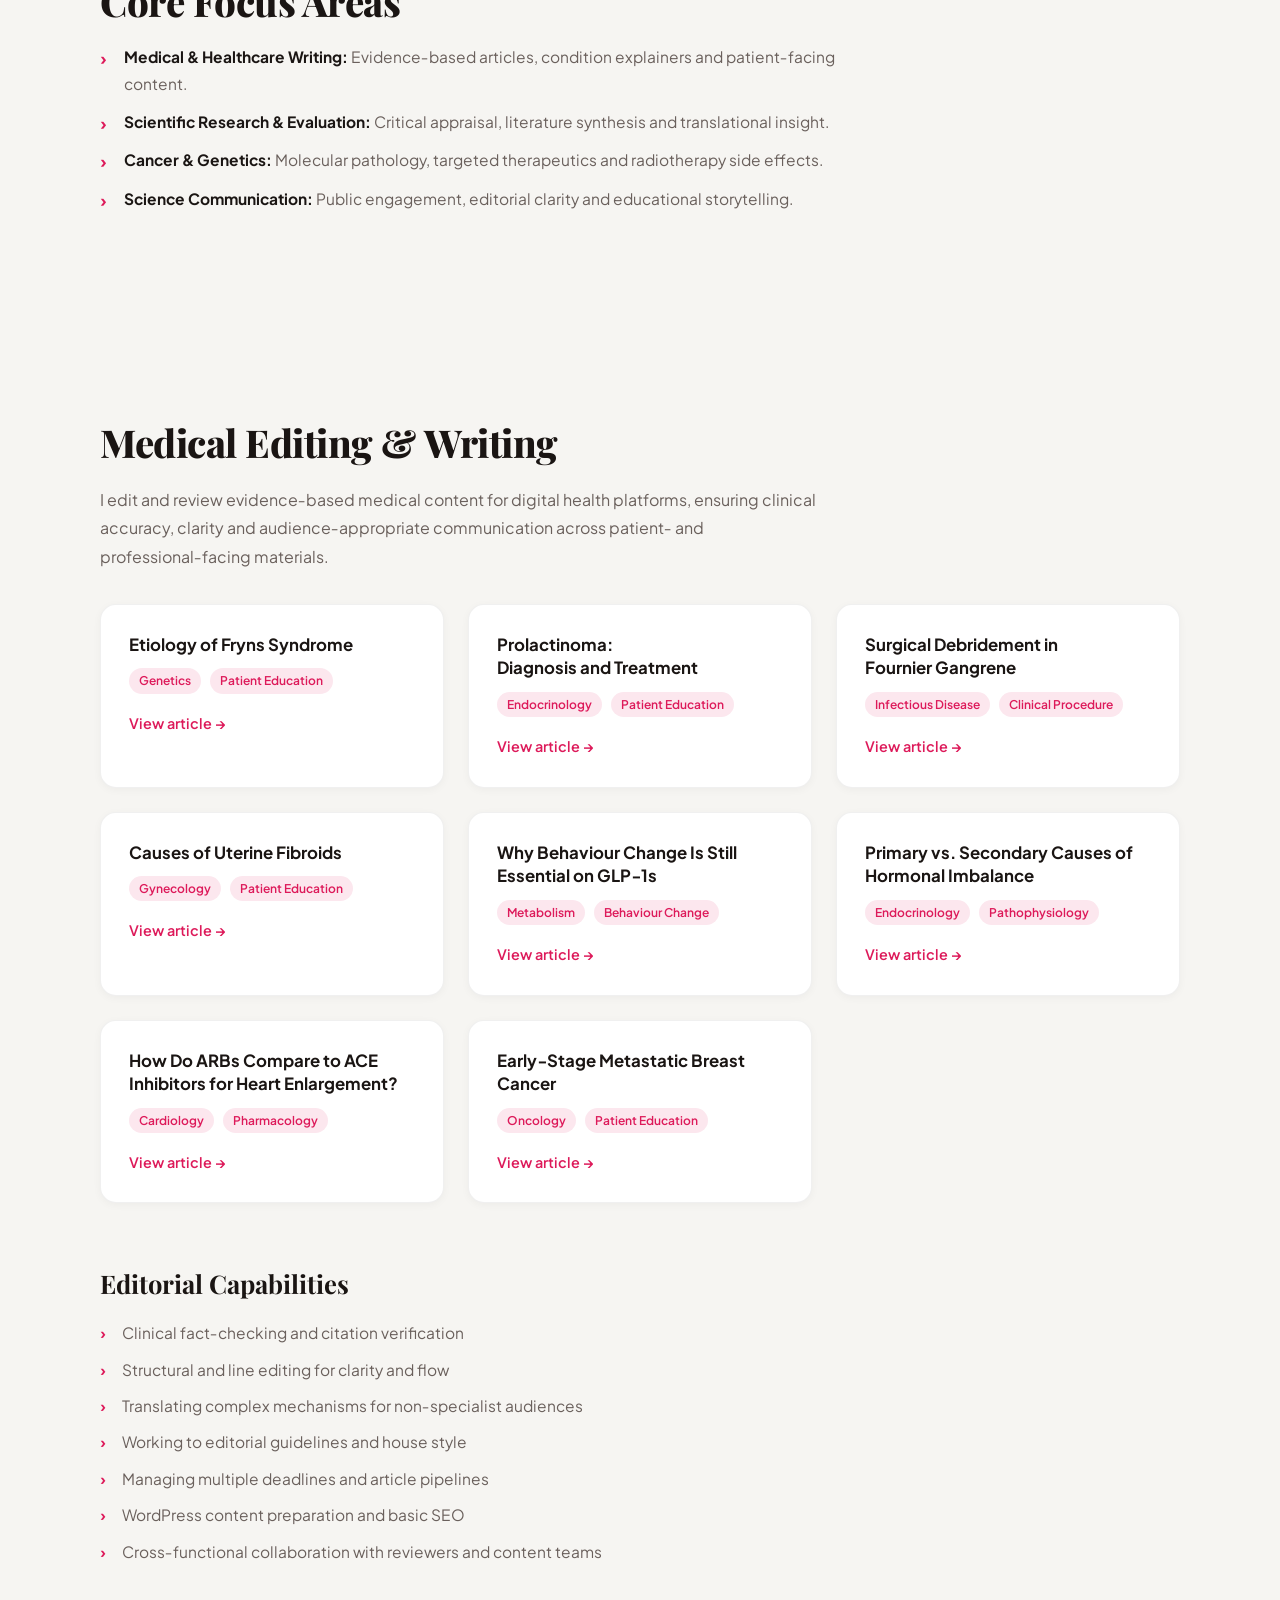
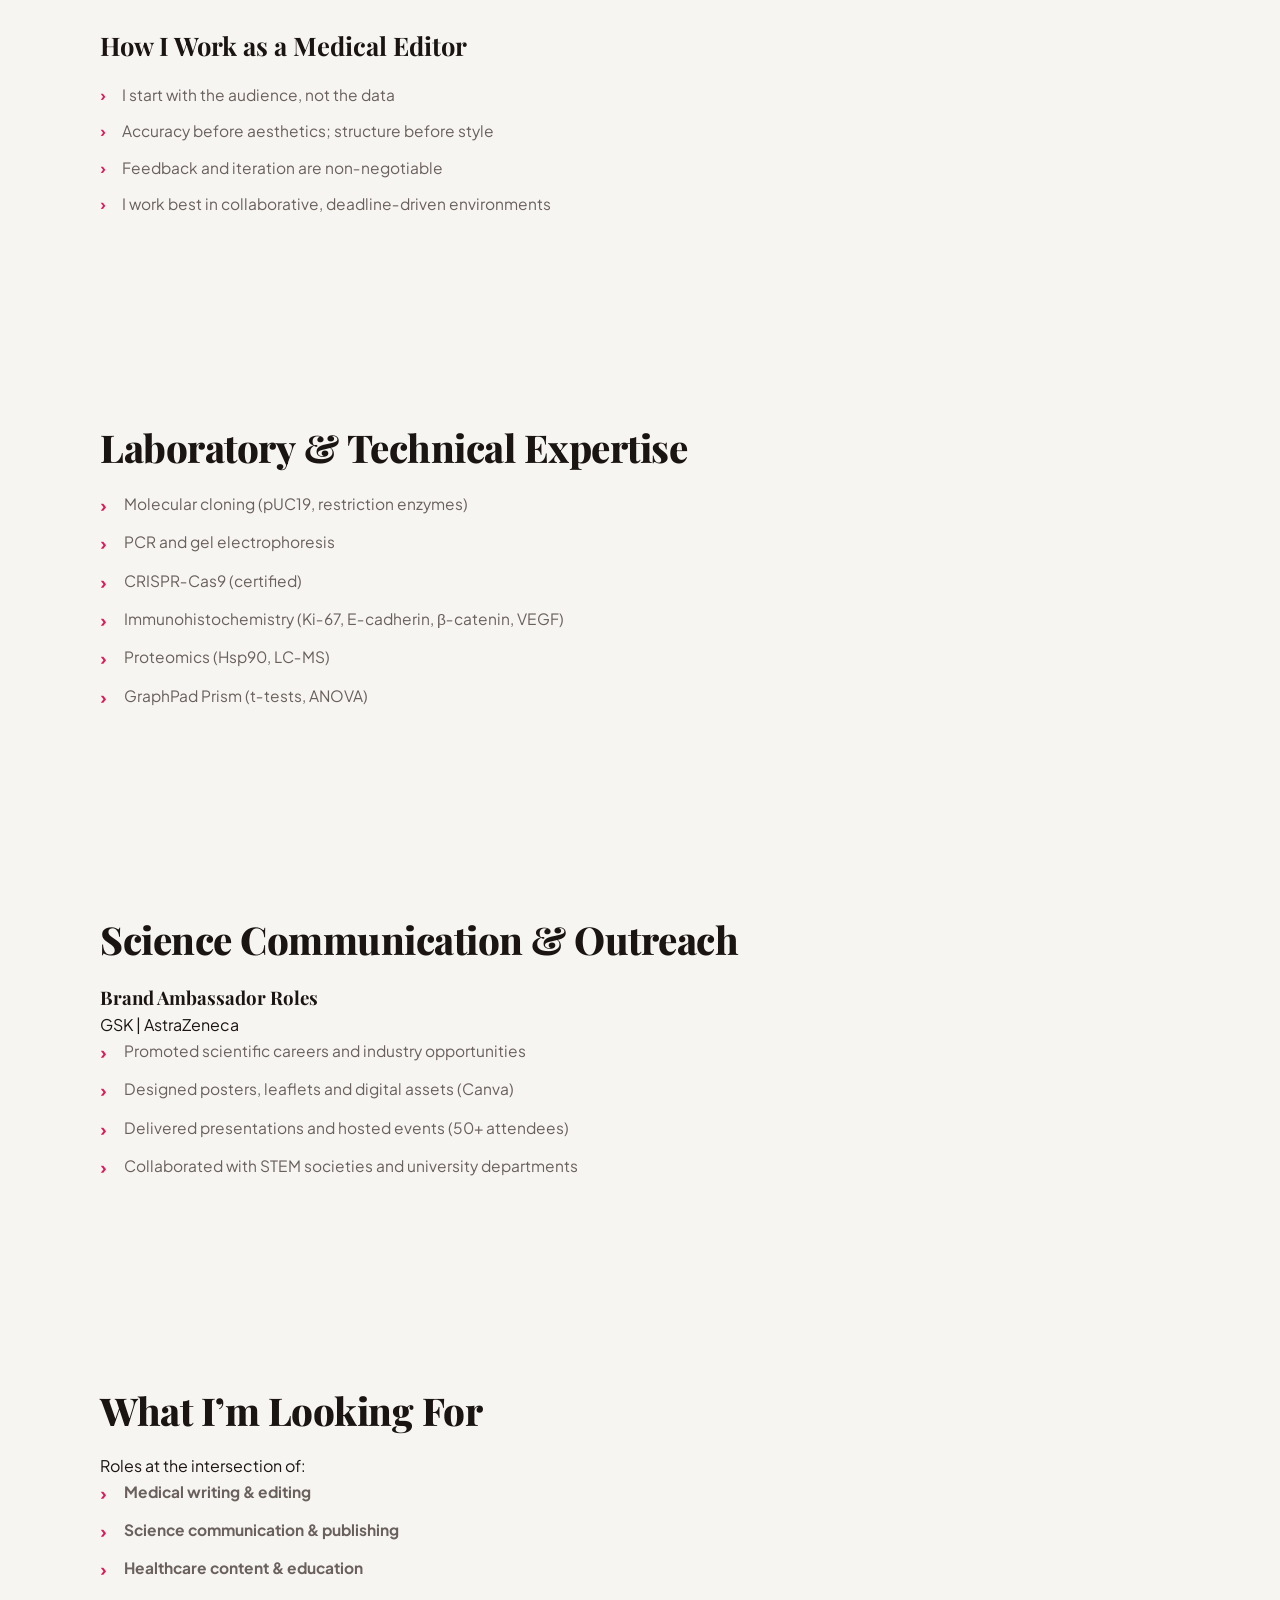
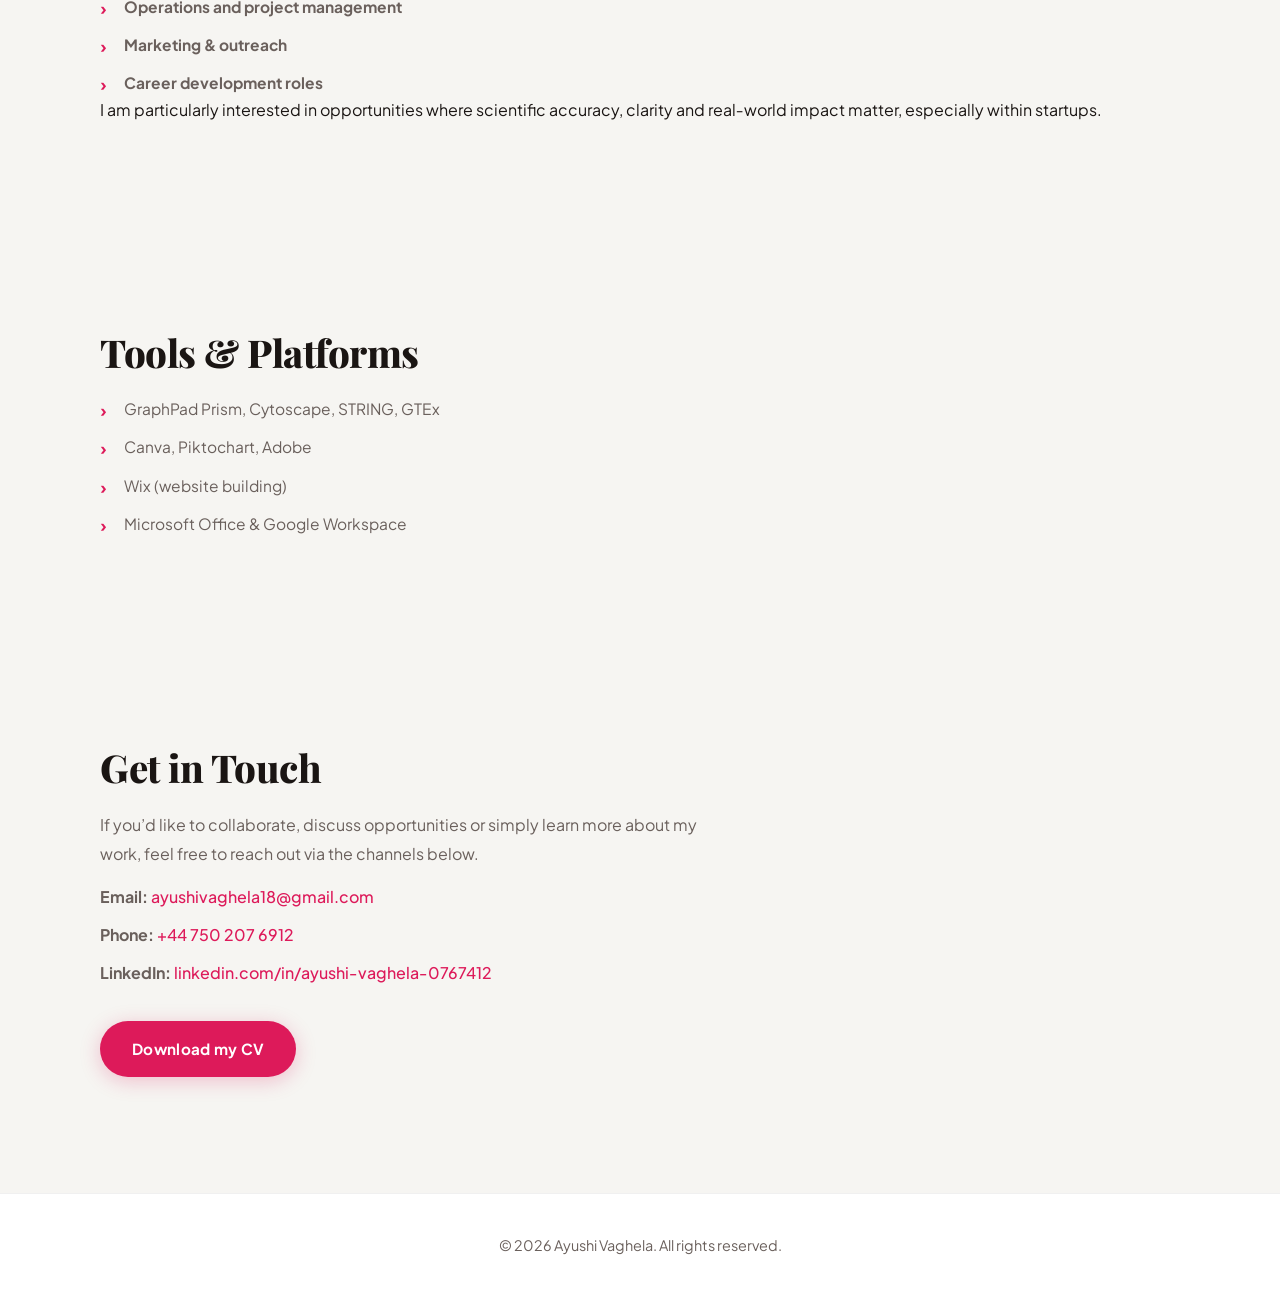
==== commit a8f1e5d9: "Add Alumni Engagement Officer role at WBS and update professional summary" ====
--- a/index.html
+++ b/index.html
@@ -3,6 +3,7 @@
 <head>
   <meta charset="UTF-8" />
   <meta name="viewport" content="width=device-width, initial-scale=1.0" />
+  <meta name="description" content="Ayushi Vaghela – Medical Biosciences graduate, medical editor and project coordinator. Explore my portfolio in science communication, medical writing, research and operations." />
   <title>Ayushi Vaghela | Medical Biosciences Portfolio</title>
   <!--
     This simple single‑page site highlights the breadth of
@@ -37,22 +38,25 @@
         <li><a href="#tools">Tools</a></li>
         <li><a href="#contact">Contact</a></li>
       </ul>
-      <select id="theme-select" aria-label="Select colour theme" class="theme-select">
-        <option value="teal">Teal (Default)</option>
-        <option value="azure">Azure</option>
-        <option value="sapphire">Sapphire</option>
-        <option value="cyan">Cyan</option>
-        <option value="navy">Navy</option>
-      </select>
+      <div class="nav-controls">
+        <select id="theme-select" aria-label="Select colour theme" class="theme-select">
+          <option value="teal">Teal (Default)</option>
+          <option value="azure">Azure</option>
+          <option value="sapphire">Sapphire</option>
+          <option value="cyan">Cyan</option>
+          <option value="navy">Navy</option>
+        </select>
+        <button id="hamburger" class="hamburger" aria-label="Toggle navigation menu" aria-expanded="false">
+          <span></span><span></span><span></span>
+        </button>
+      </div>
     </nav>
     <div class="hero-grid">
       <div class="hero-left">
         <!-- The headline will be typed character‑by‑character via JavaScript. -->
         <h1><span id="typed-text"></span></h1>
         <p class="hero-subtitle">
-          Medical biosciences graduate, editor and project coordinator translating
-          complex data into clear, engaging stories. I make science
-          accessible and drive impact through strategic communication.
+          Strategic Operations and Engagement Professional driving high-impact initiatives from concept to execution. My career spans complex environments across science, pharmaceuticals, operations, and higher education. Backed by an MSc in Cancer Pathology, I specialise in translating complex data into clear communications and aligning senior stakeholders to deliver high-stakes programmes successfully.
         </p>
         <a href="#contact" class="cta">Let’s connect</a>
       </div>
@@ -68,21 +72,32 @@
   <section id="about" class="section about">
     <h2>About Me</h2>
     <p>
-      With a Masters in Medical Biosciences (Medical Genetics) and a
-      specialisation in Cancer Molecular Pathology &amp; Therapeutics, I
-      have honed the ability to distil complex biological concepts
-      into compelling narratives. My professional experiences span
-      medical editing, laboratory optimisation, student engagement and
-      healthcare – all unified by a commitment to clarity, accuracy
-      and impact. I’m passionate about science communication,
-      publishing and medical education, and I thrive on translating
-      data into stories that inform and inspire.
+      Strategic Operations and Engagement Professional driving high-impact initiatives from concept to execution.
+      My career spans complex environments across science, pharmaceuticals, operations, and higher education.
+      Backed by an MSc in Cancer Molecular Pathology &amp; Therapeutics, I entered the pharmaceutical industry to
+      deliver brand campaigns, later moving into operational compliance roles. I now lead international events and
+      global alumni operations at Warwick Business School. I specialise in translating complex data into clear
+      communications and aligning senior stakeholders across institutional and corporate environments to deliver
+      high-stakes programmes successfully.
     </p>
   </section>
 
   <!-- Experience Section -->
   <section id="experience" class="section experience">
     <h2>Professional Experience</h2>
+    <div class="experience-item">
+      <h3>Alumni&nbsp;Engagement&nbsp;Officer – Warwick&nbsp;Business&nbsp;School – Warwick,&nbsp;Warwickshire</h3>
+      <p class="date">Apr&nbsp;2026&nbsp;–&nbsp;Present</p>
+      <ul>
+        <li>Coordinating a three-day MBA Conference for 250–300 attendees with a £50,000 budget, managing venues, speakers, suppliers, and logistics.</li>
+        <li>Overseeing four events across three days: welcome drinks reception, main conference day, gala dinner, and Sunday networking breakfast at separate premium locations.</li>
+        <li>Managing 10+ speakers and an external vendor network while ensuring programme delivery stays on schedule and within budget.</li>
+        <li>Running the MBA Alumni Modules Programme across multiple cohorts, managing high-volume communications and participant tracking.</li>
+        <li>Supporting executive education events and alumni programmes at The Shard, assisting with on-site coordination and logistics.</li>
+        <li>Managing confidential alumni data across systems and using Opera for financial tracking, purchase orders, and supplier payments.</li>
+      </ul>
+    </div>
+
     <div class="experience-item">
       <h3>Compliance&nbsp;Operations&nbsp;Coordinator – WMG (Warwick Manufacturing Group) – Warwick,&nbsp;Warwickshire</h3>
       <p class="date">Sep&nbsp;2025&nbsp;–&nbsp;Jan&nbsp;2026</p>
@@ -409,9 +424,12 @@
     </ul>
     <p>
       <!-- Updated CV link to point to the latest resume file -->
-      <a class="download-cv" href="Ayushi_Vaghela_CV_OP&M.pdf" target="_blank">Download my CV</a>
+      <a class="download-cv" href="Ayushi_Vaghela_CV_aeo.pdf" target="_blank">Download my CV</a>
     </p>
   </section>
+
+  <!-- Back to Top Button -->
+  <button id="back-to-top" class="back-to-top" aria-label="Back to top">&#8679;</button>
 
   <footer class="footer">
     <p>&copy; 2026 Ayushi Vaghela. All rights reserved.</p>
--- a/assets/css/style.css
+++ b/assets/css/style.css
@@ -763,6 +763,98 @@
 }
 
 /* ──────────────────────────────────────────
+   NAV CONTROLS (Theme selector + Hamburger)
+   ────────────────────────────────────────── */
+.nav-controls {
+  display: flex;
+  align-items: center;
+  gap: 12px;
+}
+
+/* ──────────────────────────────────────────
+   HAMBURGER BUTTON
+   ────────────────────────────────────────── */
+.hamburger {
+  display: none;
+  flex-direction: column;
+  justify-content: center;
+  align-items: center;
+  gap: 5px;
+  width: 38px;
+  height: 38px;
+  background: var(--card-bg);
+  border: 1px solid var(--card-border);
+  border-radius: 10px;
+  cursor: pointer;
+  padding: 6px;
+  transition: all 0.3s ease;
+}
+
+.hamburger span {
+  display: block;
+  width: 20px;
+  height: 2px;
+  background: var(--text-color);
+  border-radius: 2px;
+  transition: all 0.3s ease;
+}
+
+.hamburger.open span:nth-child(1) {
+  transform: translateY(7px) rotate(45deg);
+}
+
+.hamburger.open span:nth-child(2) {
+  opacity: 0;
+  transform: scaleX(0);
+}
+
+.hamburger.open span:nth-child(3) {
+  transform: translateY(-7px) rotate(-45deg);
+}
+
+.hamburger:hover {
+  border-color: var(--accent-color);
+}
+
+/* ──────────────────────────────────────────
+   BACK TO TOP BUTTON
+   ────────────────────────────────────────── */
+.back-to-top {
+  position: fixed;
+  bottom: 32px;
+  right: 32px;
+  width: 48px;
+  height: 48px;
+  background: var(--accent-color);
+  color: #ffffff;
+  border: none;
+  border-radius: 50%;
+  font-size: 1.5rem;
+  line-height: 1;
+  cursor: pointer;
+  display: flex;
+  align-items: center;
+  justify-content: center;
+  opacity: 0;
+  pointer-events: none;
+  transform: translateY(12px);
+  transition: opacity 0.3s ease, transform 0.3s ease, background-color 0.3s ease;
+  box-shadow: 0 4px 20px rgba(0, 0, 0, 0.2);
+  z-index: 900;
+}
+
+.back-to-top.visible {
+  opacity: 1;
+  pointer-events: auto;
+  transform: translateY(0);
+}
+
+.back-to-top:hover {
+  background: var(--accent-hover);
+  transform: translateY(-3px);
+}
+
+/* ──────────────────────────────────────────
    RESPONSIVE DESIGN
    ────────────────────────────────────────── */
 @media (max-width: 1024px) {
@@ -784,8 +876,45 @@
     gap: 12px;
   }
 
+  .hamburger {
+    display: flex;
+  }
+
+  /* Mobile nav-links: hidden by default, slide-down when .open */
   .nav-links {
     display: none;
+    flex-direction: column;
+    position: absolute;
+    top: 100%;
+    left: 0;
+    width: 100%;
+    background: var(--nav-bg);
+    backdrop-filter: blur(16px);
+    -webkit-backdrop-filter: blur(16px);
+    border-top: 1px solid var(--card-border);
+    padding: 16px 24px 24px;
+    gap: 0;
+    animation: slideDown 0.25s ease;
+    z-index: 999;
+  }
+
+  @keyframes slideDown {
+    from { opacity: 0; transform: translateY(-8px); }
+    to   { opacity: 1; transform: translateY(0); }
+  }
+
+  .nav-links.open {
+    display: flex;
+  }
+
+  .nav-links li {
+    border-bottom: 1px solid var(--card-border);
+  }
+
+  .nav-links a {
+    display: block;
+    padding: 12px 4px;
+    font-size: 1rem;
   }
 
   .hero-grid {
